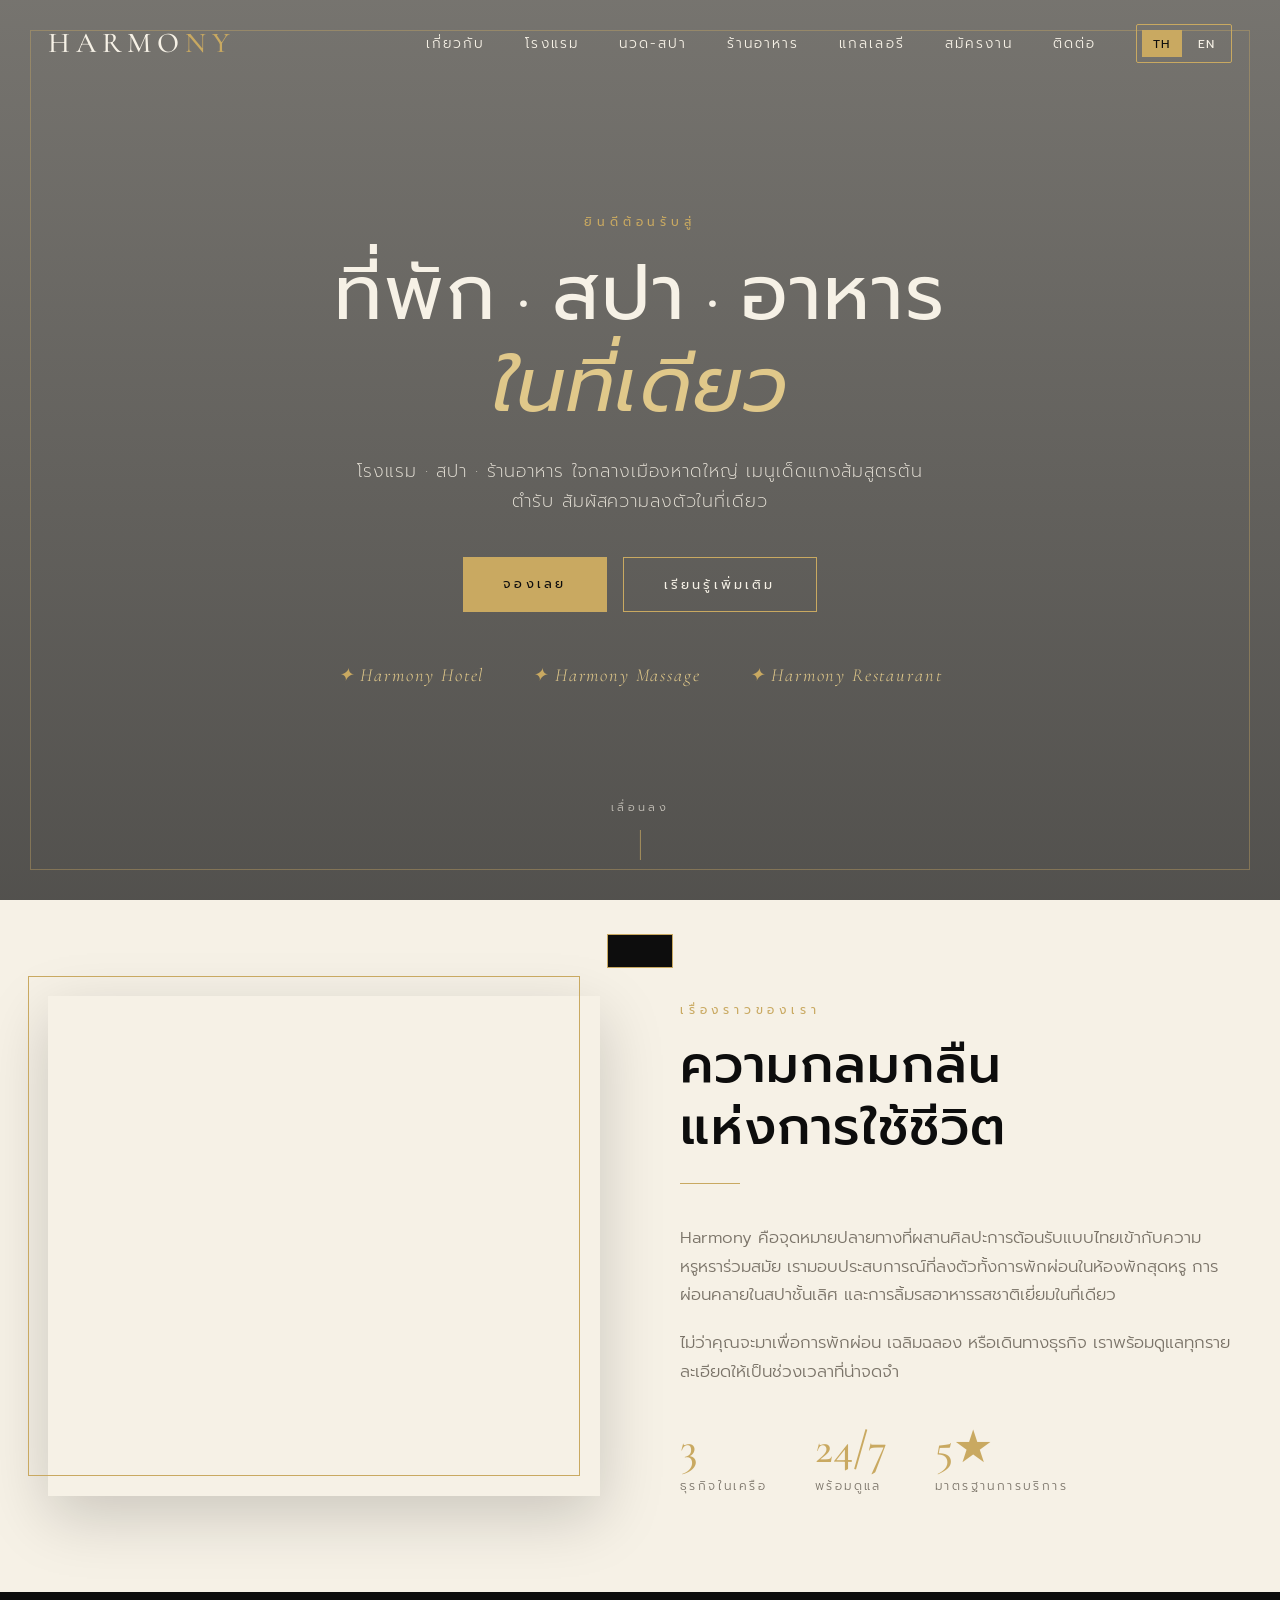
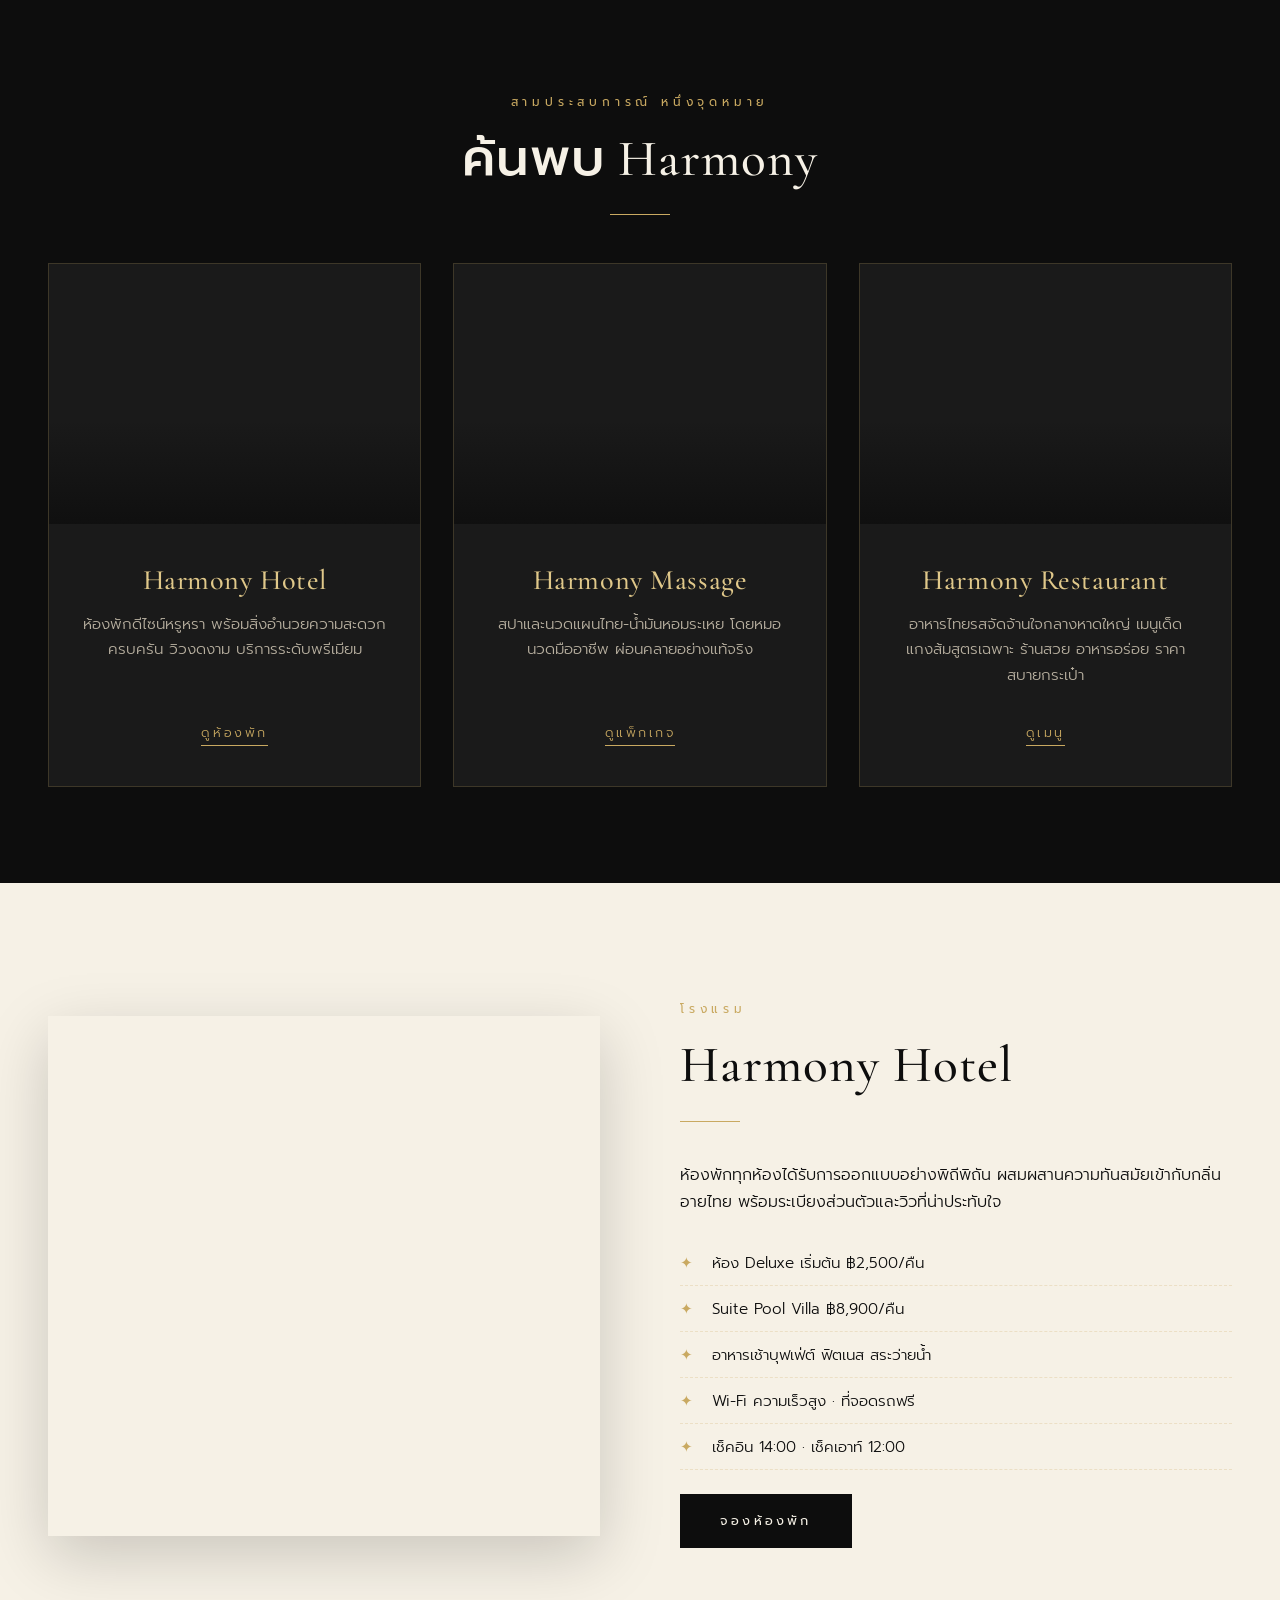
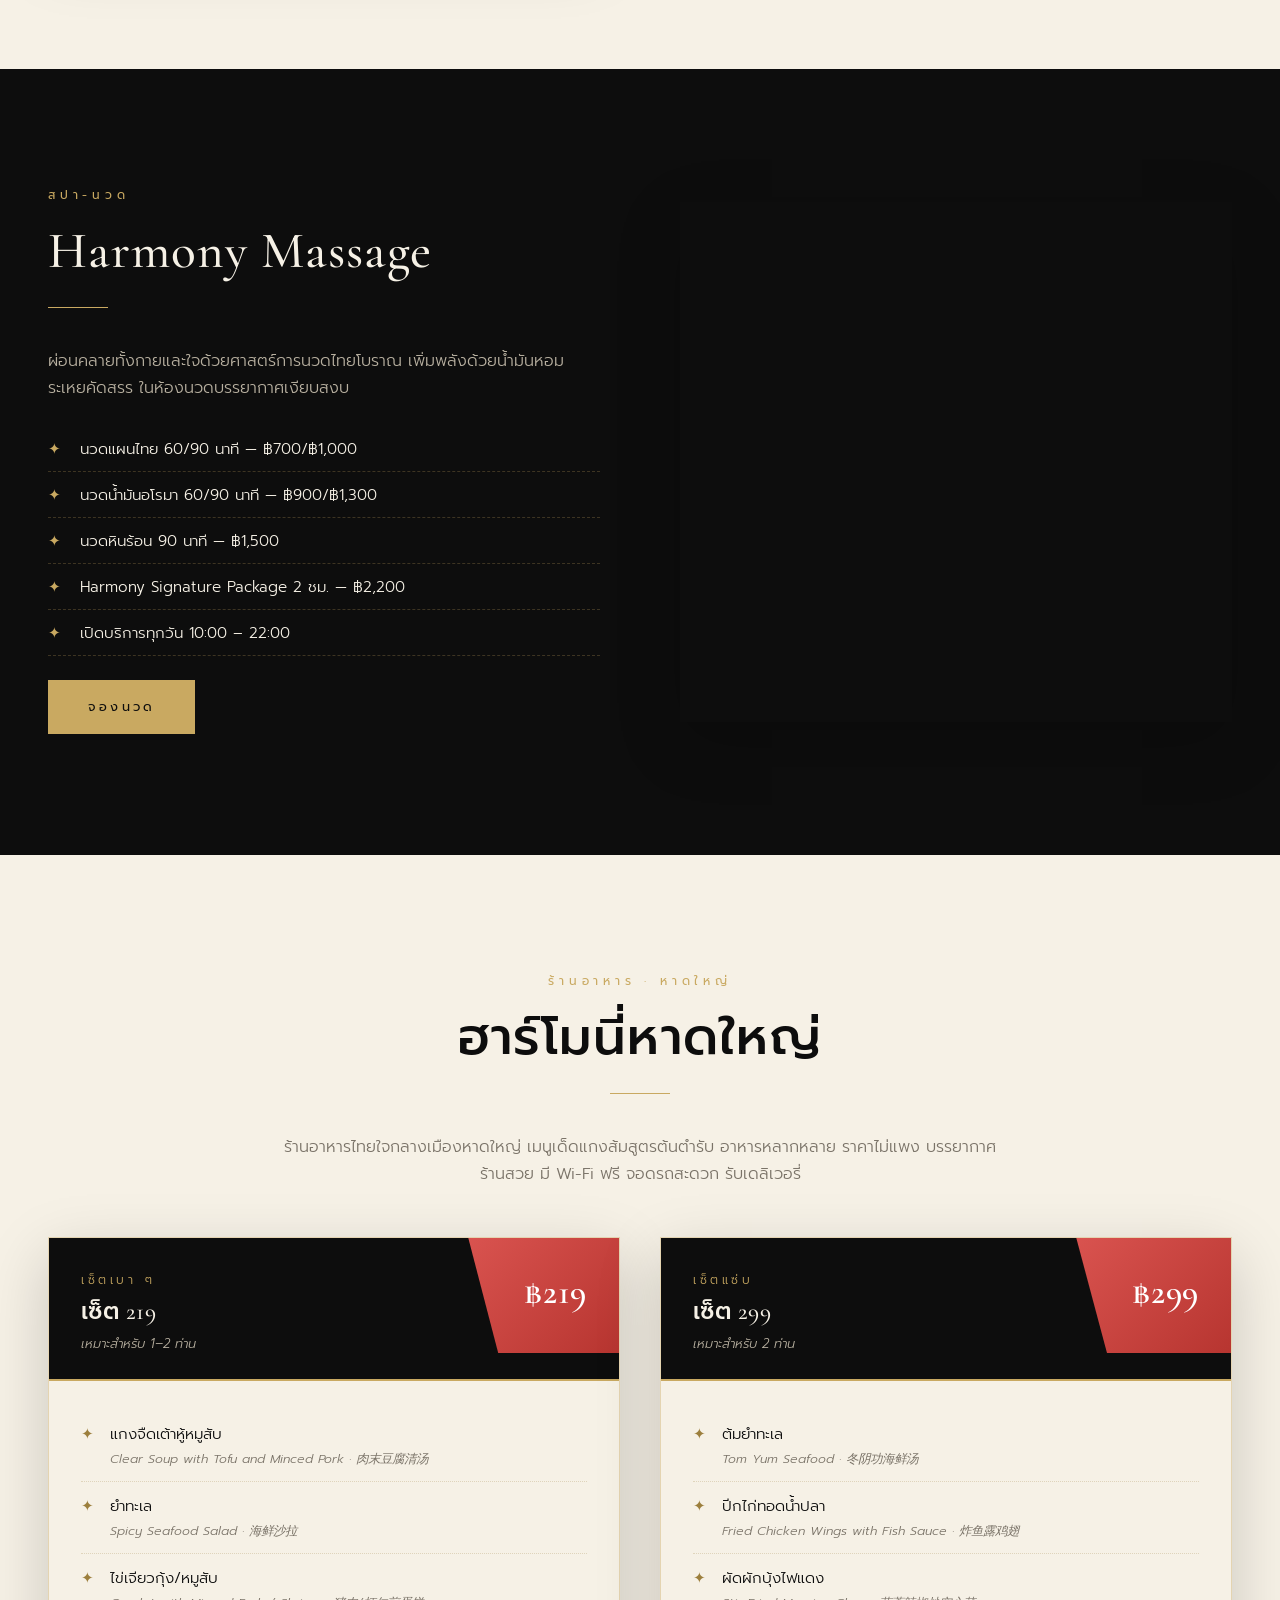
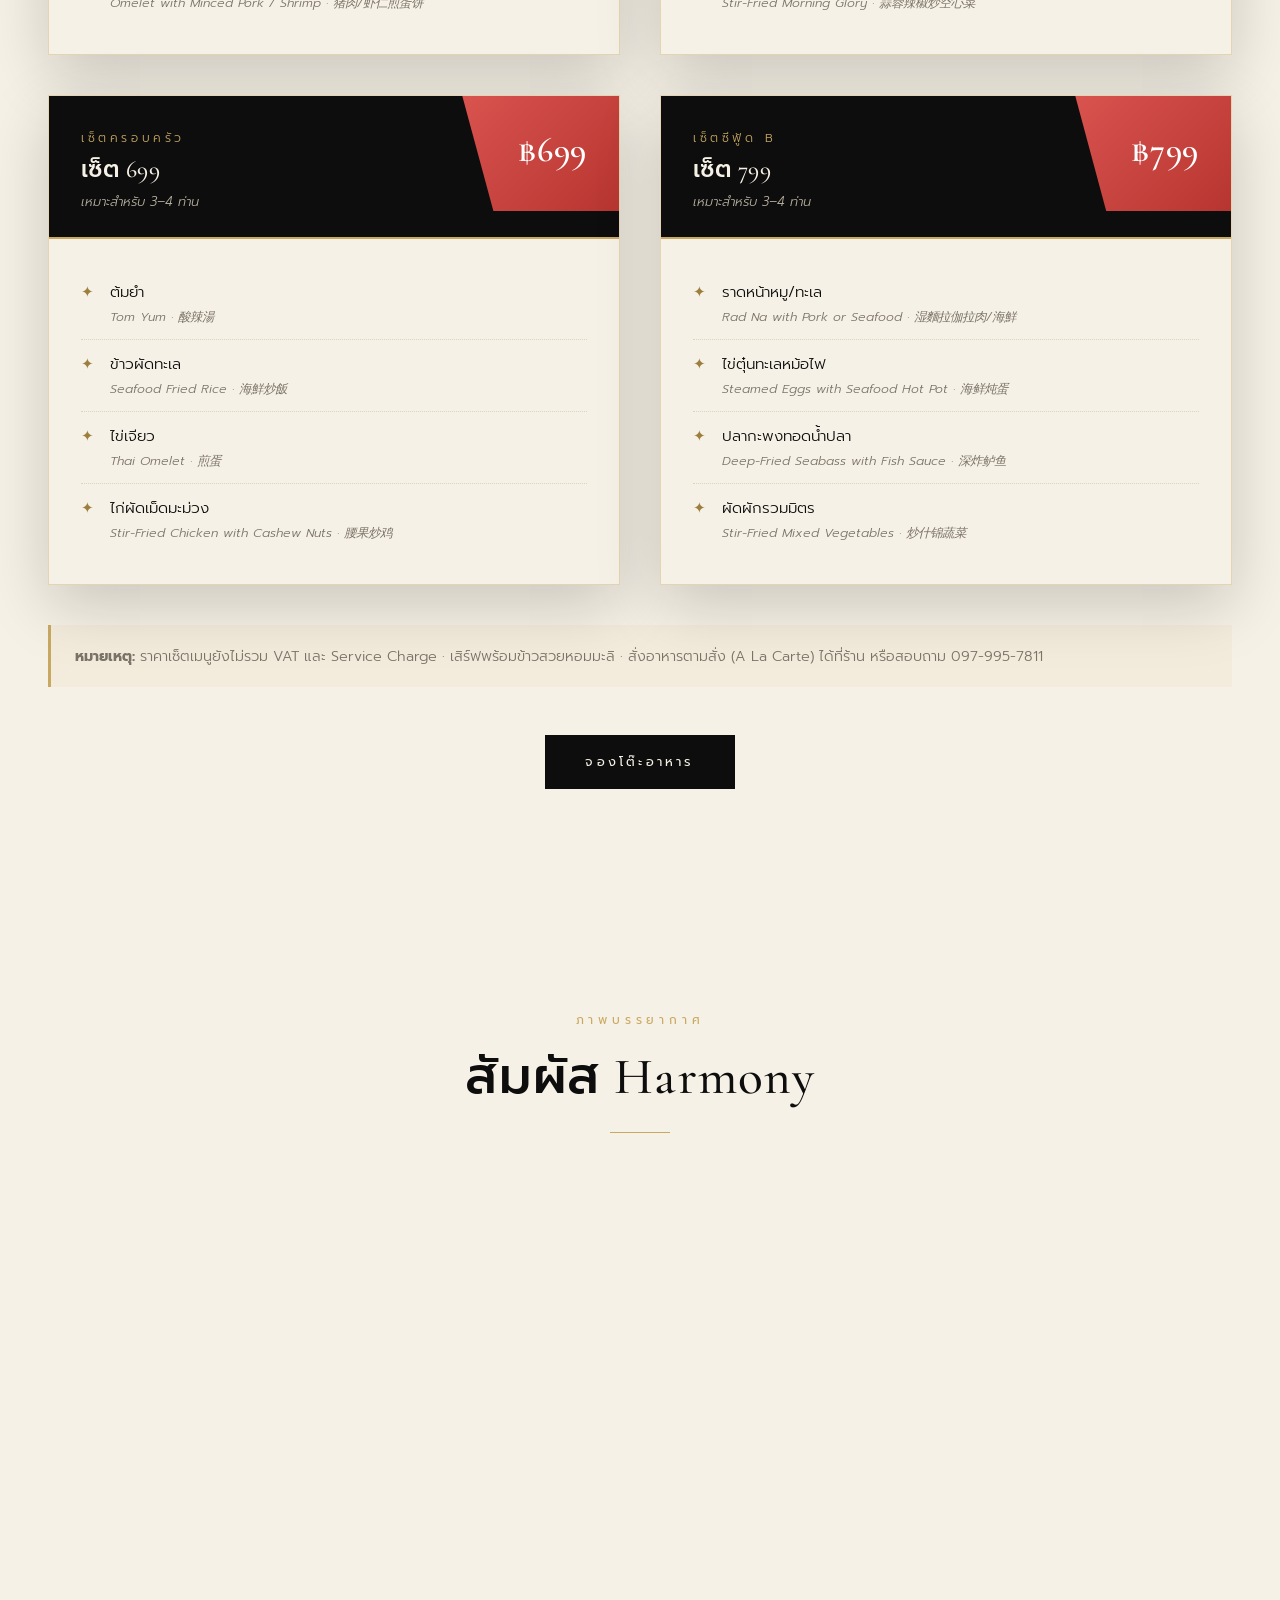
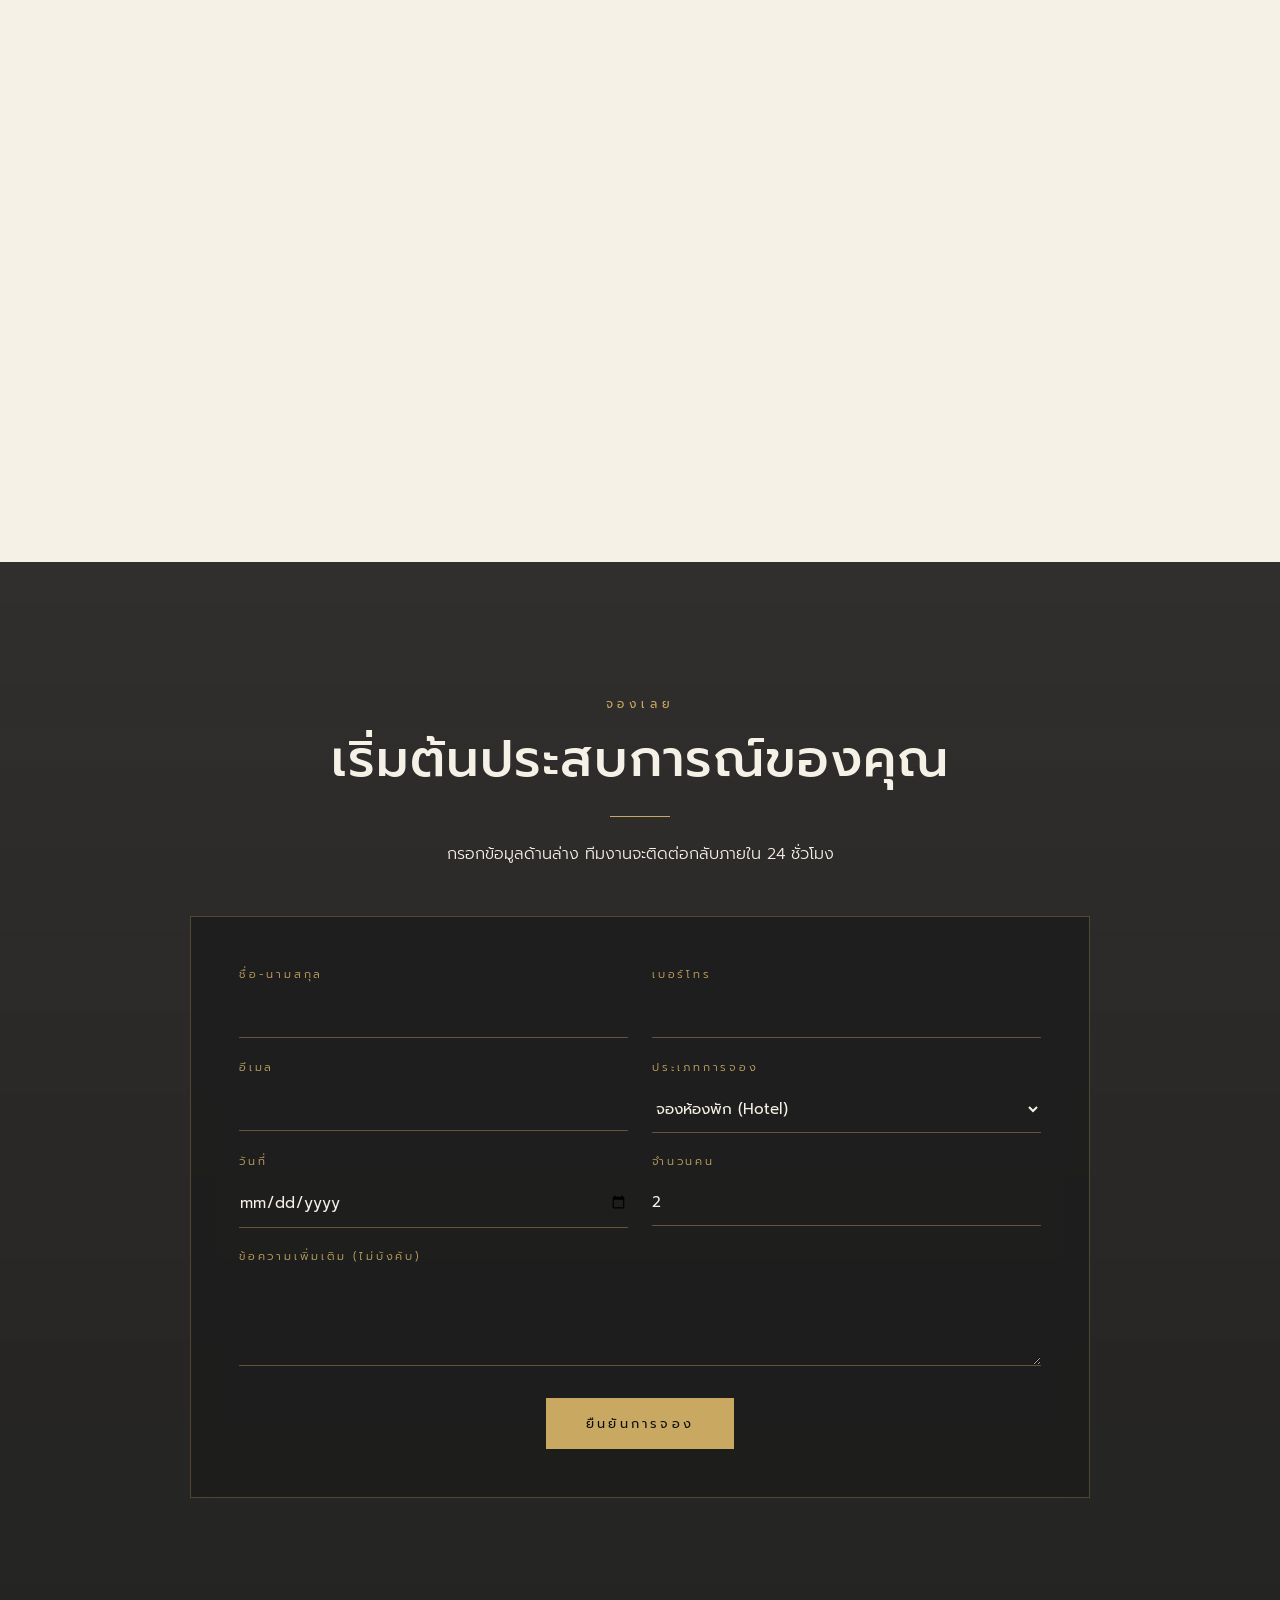
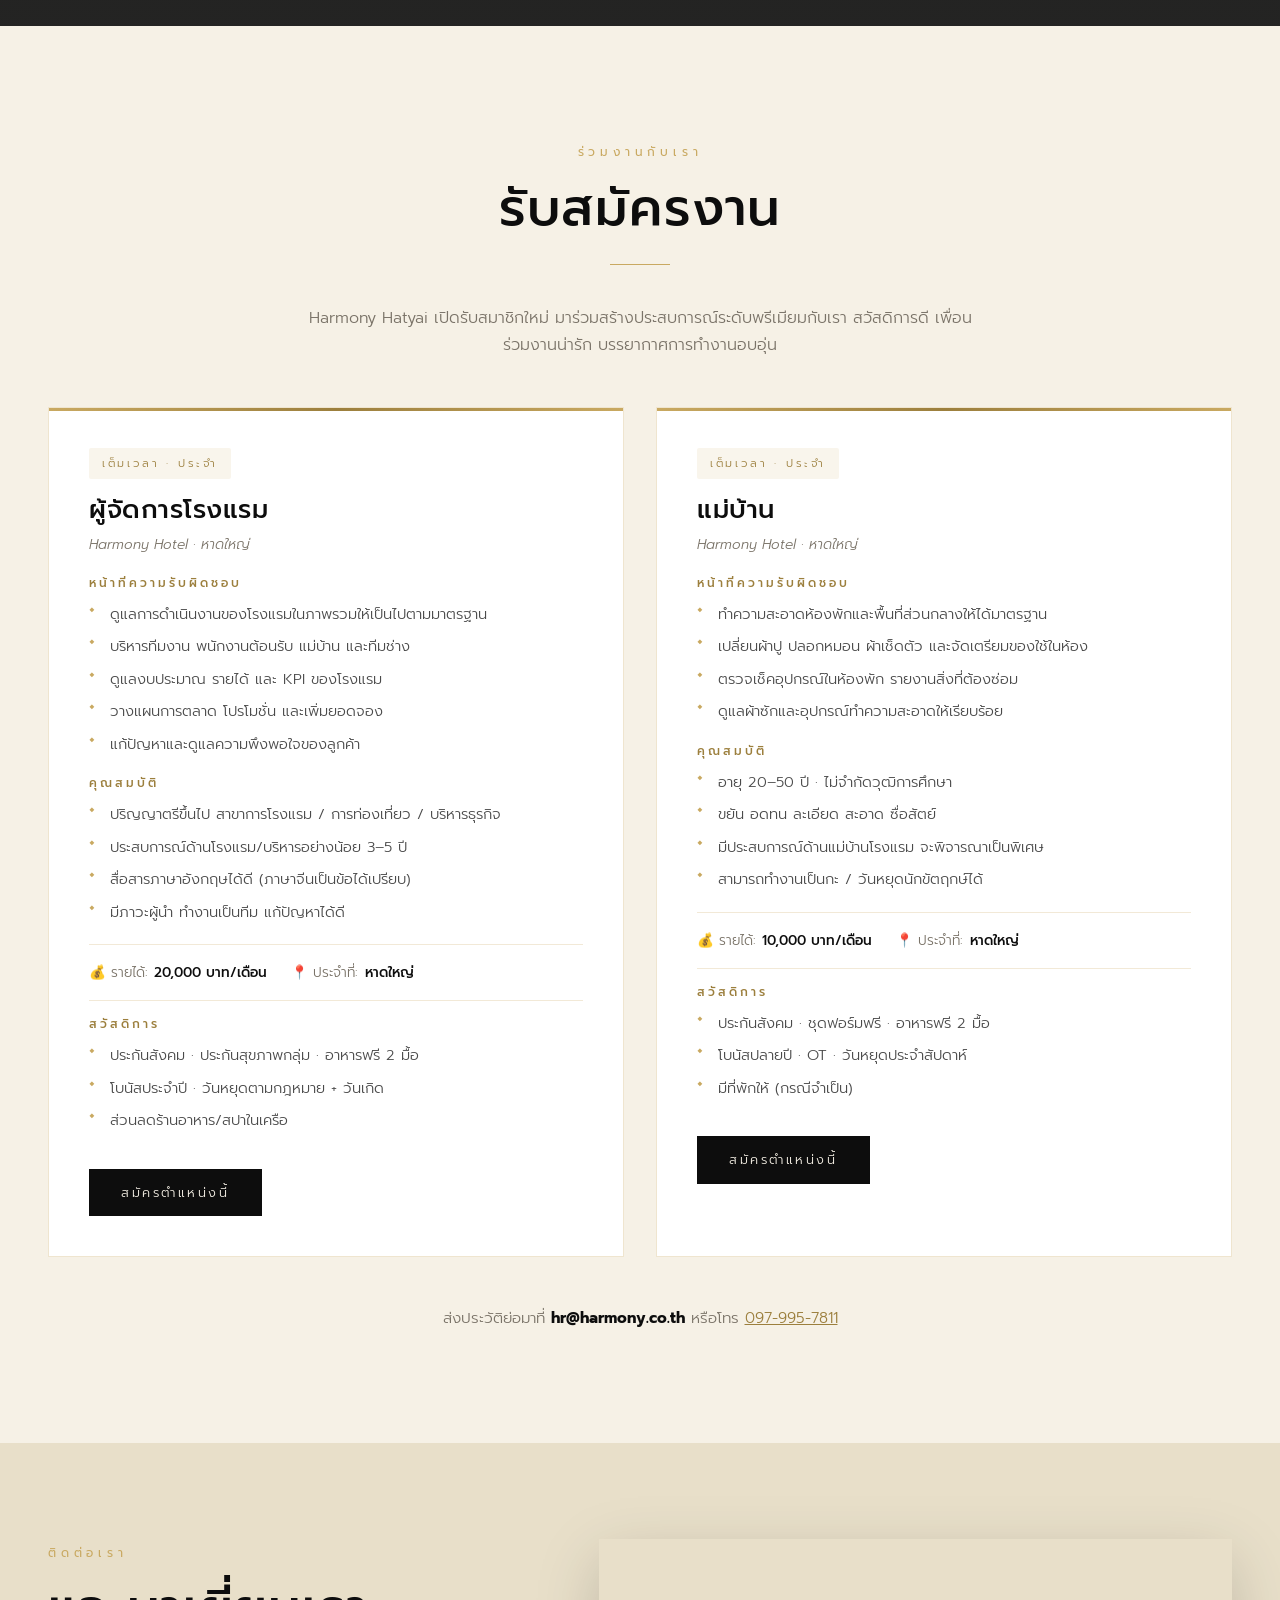
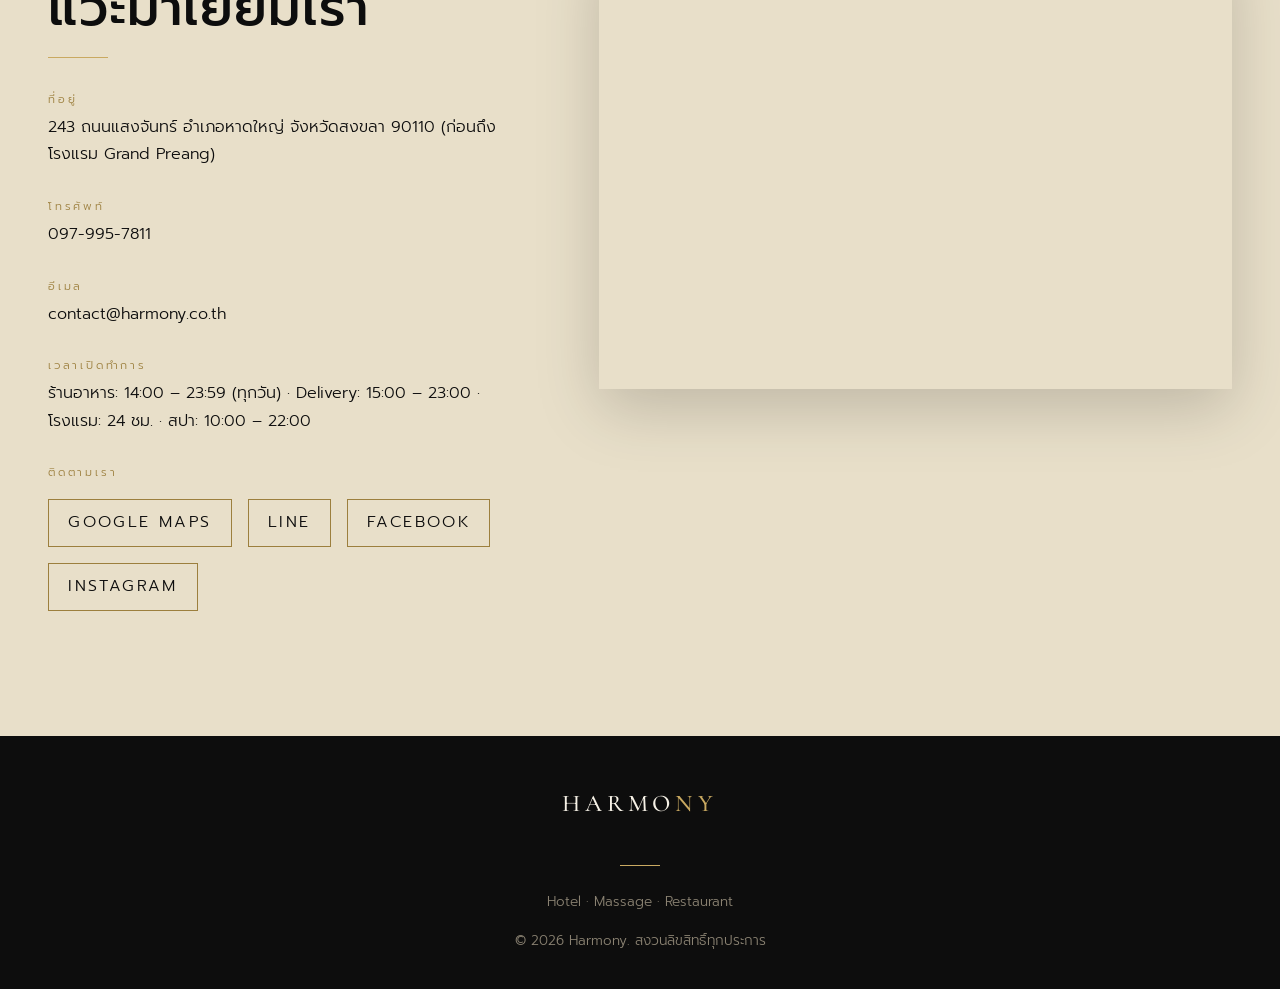
==== index.html @ 57c35dbd "initial" ====
<!DOCTYPE html>
<html lang="th">
<head>
<meta charset="UTF-8" />
<meta name="viewport" content="width=device-width, initial-scale=1.0" />
<title>Harmony Hatyai — Hotel · Massage · Restaurant | หาดใหญ่</title>
<meta name="description" content="ฮาร์โมนี่หาดใหญ่ — โรงแรม สปา ร้านอาหารไทย เมนูเด็ดแกงส้มสูตรต้นตำรับ ใจกลางเมืองหาดใหญ่ จ.สงขลา" />

<link rel="preconnect" href="https://fonts.googleapis.com">
<link rel="preconnect" href="https://fonts.gstatic.com" crossorigin>
<link href="https://fonts.googleapis.com/css2?family=Cormorant+Garamond:wght@300;400;500;600;700&family=Prompt:wght@200;300;400;500;600&display=swap" rel="stylesheet">

<style>
  :root{
    --gold:#c9a961;
    --gold-light:#e0c88a;
    --gold-dark:#9c7f3d;
    --ink:#0d0d0d;
    --ink-soft:#1a1a1a;
    --cream:#f6f1e6;
    --cream-dark:#e8dfc9;
    --muted:#7a7368;
    --white:#ffffff;
    --serif:'Cormorant Garamond', 'Prompt', serif;
    --sans:'Prompt', 'Inter', system-ui, sans-serif;
    --shadow: 0 20px 60px rgba(0,0,0,.18);
    --radius: 4px;
  }

  *{box-sizing:border-box;margin:0;padding:0}
  html{scroll-behavior:smooth}
  body{
    font-family:var(--sans);
    font-weight:300;
    color:var(--ink);
    background:var(--cream);
    line-height:1.7;
    overflow-x:hidden;
  }

  /* ==== Typography ==== */
  h1,h2,h3,h4{font-family:var(--serif);font-weight:500;letter-spacing:.02em;line-height:1.2}
  h1{font-size:clamp(2.5rem,6vw,5rem)}
  h2{font-size:clamp(2rem,4vw,3.5rem)}
  h3{font-size:clamp(1.4rem,2.2vw,1.9rem)}
  .eyebrow{
    font-family:var(--sans);
    font-size:.75rem;
    font-weight:400;
    letter-spacing:.4em;
    text-transform:uppercase;
    color:var(--gold);
    margin-bottom:1rem;
    display:inline-block;
  }
  .divider{
    width:60px;height:1px;background:var(--gold);margin:1.5rem auto;
  }
  section .divider{margin:1.5rem 0 2.5rem}
  .center .divider{margin:1.5rem auto 2.5rem}

  /* ==== Navigation ==== */
  .nav{
    position:fixed;top:0;left:0;right:0;z-index:100;
    padding:1.2rem 3rem;
    display:flex;align-items:center;justify-content:space-between;
    transition:all .4s ease;
    background:transparent;
  }
  .nav.scrolled{
    background:rgba(13,13,13,.95);
    backdrop-filter:blur(12px);
    padding:.8rem 3rem;
    box-shadow:0 2px 30px rgba(0,0,0,.3);
  }
  .logo{
    font-family:var(--serif);
    font-size:1.8rem;
    font-weight:500;
    color:var(--cream);
    letter-spacing:.2em;
    text-decoration:none;
  }
  .logo span{color:var(--gold)}
  .nav-menu{
    display:flex;gap:2.5rem;list-style:none;align-items:center;
  }
  .nav-menu a{
    color:var(--cream);
    text-decoration:none;
    font-size:.85rem;
    letter-spacing:.15em;
    text-transform:uppercase;
    font-weight:300;
    transition:color .3s;
    position:relative;
  }
  .nav-menu a::after{
    content:'';position:absolute;bottom:-6px;left:0;
    width:0;height:1px;background:var(--gold);transition:width .3s;
  }
  .nav-menu a:hover{color:var(--gold)}
  .nav-menu a:hover::after{width:100%}

  .lang-toggle{
    display:flex;gap:.3rem;align-items:center;
    border:1px solid var(--gold);
    padding:.3rem;border-radius:2px;
  }
  .lang-toggle button{
    background:none;border:none;color:var(--cream);
    padding:.3rem .7rem;font-size:.75rem;cursor:pointer;
    font-family:var(--sans);letter-spacing:.1em;
    transition:all .3s;
  }
  .lang-toggle button.active{background:var(--gold);color:var(--ink)}

  .hamburger{
    display:none;background:none;border:none;cursor:pointer;
    width:30px;height:22px;position:relative;
  }
  .hamburger span{
    display:block;position:absolute;left:0;width:100%;height:1px;
    background:var(--cream);transition:all .3s;
  }
  .hamburger span:nth-child(1){top:0}
  .hamburger span:nth-child(2){top:50%}
  .hamburger span:nth-child(3){bottom:0}

  /* ==== Hero ==== */
  .hero{
    position:relative;height:100vh;min-height:700px;
    background:
      linear-gradient(rgba(13,13,13,.55),rgba(13,13,13,.7)),
      url('https://lh3.googleusercontent.com/gps-cs-s/APNQkAEQGRH94NxPWc_laZaG1I14d8iNgCPodyDw8FM6N46tuAVWs47wWmsjtJL8EqA6DGshTO1jTv7ZsnOApcjj4r1quKlAI__S0gXKJxxJaLbGdbPu64daJFur34IcUpddH92s0CAPhg=w2000-h1200-k-no') center/cover;
    display:flex;align-items:center;justify-content:center;
    text-align:center;color:var(--cream);
    overflow:hidden;
  }
  .hero::before{
    content:'';position:absolute;inset:30px;
    border:1px solid rgba(201,169,97,.4);pointer-events:none;
  }
  .hero-content{max-width:900px;padding:0 2rem;z-index:2;animation:fadeUp 1.4s ease both}
  .hero h1{
    color:var(--cream);margin-bottom:1.5rem;
    font-weight:400;
  }
  .hero h1 em{font-style:italic;color:var(--gold-light)}
  .hero p{
    font-size:1.1rem;font-weight:200;
    letter-spacing:.05em;opacity:.9;max-width:600px;margin:0 auto 2.5rem;
  }
  .hero-badges{
    display:flex;gap:3rem;justify-content:center;flex-wrap:wrap;
    margin-top:3rem;
  }
  .hero-badge{
    font-family:var(--serif);font-style:italic;
    font-size:1.15rem;color:var(--gold-light);
    letter-spacing:.1em;
  }
  .hero-badge::before{content:'✦ ';color:var(--gold)}

  @keyframes fadeUp{
    from{opacity:0;transform:translateY(40px)}
    to{opacity:1;transform:translateY(0)}
  }

  .scroll-hint{
    position:absolute;bottom:2.5rem;left:50%;transform:translateX(-50%);
    color:var(--cream);font-size:.7rem;letter-spacing:.3em;text-transform:uppercase;
    opacity:.7;
  }
  .scroll-hint::after{
    content:'';display:block;width:1px;height:30px;background:var(--gold);
    margin:.8rem auto 0;animation:scrollPulse 2s infinite;
  }
  @keyframes scrollPulse{
    0%,100%{transform:scaleY(1);opacity:.7}
    50%{transform:scaleY(.5);opacity:1}
  }

  /* ==== Buttons ==== */
  .btn{
    display:inline-block;padding:1rem 2.5rem;
    font-family:var(--sans);font-size:.8rem;font-weight:400;
    letter-spacing:.25em;text-transform:uppercase;
    text-decoration:none;cursor:pointer;border:none;
    transition:all .4s;position:relative;overflow:hidden;
  }
  .btn-gold{background:var(--gold);color:var(--ink)}
  .btn-gold:hover{background:var(--gold-dark);color:var(--cream)}
  .btn-outline{
    background:transparent;color:var(--cream);
    border:1px solid var(--gold);
  }
  .btn-outline:hover{background:var(--gold);color:var(--ink)}
  .btn-dark{background:var(--ink);color:var(--cream)}
  .btn-dark:hover{background:var(--gold);color:var(--ink)}

  /* ==== Sections ==== */
  section{padding:6rem 3rem;position:relative}
  .container{max-width:1200px;margin:0 auto}
  .center{text-align:center}

  /* About */
  .about{background:var(--cream)}
  .about-grid{
    display:grid;grid-template-columns:1fr 1fr;gap:5rem;align-items:center;
  }
  .about-image{
    position:relative;height:500px;
    background:url('https://images.unsplash.com/photo-1540541338287-41700207dee6?auto=format&fit=crop&w=1000&q=80') center/cover;
    box-shadow:var(--shadow);
  }
  .about-image::before{
    content:'';position:absolute;top:-20px;left:-20px;right:20px;bottom:20px;
    border:1px solid var(--gold);z-index:-1;
  }
  .about-text h2{margin-bottom:1rem}
  .about-text p{color:var(--muted);margin-bottom:1.2rem;font-size:1.05rem}
  .about-stats{
    display:flex;gap:3rem;margin-top:2.5rem;
  }
  .stat-num{
    font-family:var(--serif);font-size:2.8rem;color:var(--gold);font-weight:500;
    line-height:1;
  }
  .stat-label{font-size:.75rem;letter-spacing:.2em;text-transform:uppercase;color:var(--muted);margin-top:.3rem}

  /* Services / 3 Businesses */
  .services{background:var(--ink);color:var(--cream)}
  .services h2{color:var(--cream)}
  .services-grid{
    display:grid;grid-template-columns:repeat(3,1fr);gap:2rem;margin-top:3rem;
  }
  .service-card{
    background:var(--ink-soft);
    border:1px solid rgba(201,169,97,.2);
    overflow:hidden;position:relative;
    transition:transform .5s, border-color .5s;
  }
  .service-card:hover{transform:translateY(-10px);border-color:var(--gold)}
  .service-img{
    height:260px;background-size:cover;background-position:center;
    position:relative;
  }
  .service-img::after{
    content:'';position:absolute;inset:0;
    background:linear-gradient(to bottom, transparent 60%, rgba(13,13,13,.8));
  }
  .service-body{padding:2.5rem 2rem}
  .service-body h3{color:var(--gold-light);margin-bottom:.8rem}
  .service-body p{color:#b8b0a0;font-size:.95rem;margin-bottom:1.5rem;min-height:84px}
  .service-link{
    color:var(--gold);text-decoration:none;font-size:.8rem;
    letter-spacing:.2em;text-transform:uppercase;
    border-bottom:1px solid var(--gold);padding-bottom:3px;
    transition:all .3s;
  }
  .service-link:hover{color:var(--gold-light);letter-spacing:.3em}

  /* Detail sections (Hotel, Massage, Restaurant) */
  .detail-section{padding:7rem 3rem}
  .detail-section.dark{background:var(--ink);color:var(--cream)}
  .detail-section.dark h2{color:var(--cream)}
  .detail-section.dark p{color:#b8b0a0}
  .detail-grid{
    display:grid;grid-template-columns:1fr 1fr;gap:5rem;align-items:center;
  }
  .detail-grid.reverse{direction:rtl}
  .detail-grid.reverse > *{direction:ltr}
  .detail-img{
    height:520px;background-size:cover;background-position:center;
    box-shadow:var(--shadow);position:relative;
  }
  .detail-text h2{margin-bottom:1rem}
  .features-list{list-style:none;margin:1.5rem 0}
  .features-list li{
    padding:.6rem 0;padding-left:2rem;position:relative;
    border-bottom:1px dashed rgba(201,169,97,.25);
    font-size:.95rem;
  }
  .features-list li::before{
    content:'✦';position:absolute;left:0;color:var(--gold);
  }

  /* Menu (Restaurant) */
  .menu-grid{
    display:grid;grid-template-columns:1fr 1fr;gap:3rem 4rem;margin-top:3rem;
  }
  .menu-category h3{
    color:var(--gold);margin-bottom:1.5rem;padding-bottom:.6rem;
    border-bottom:1px solid rgba(201,169,97,.3);font-style:italic;
  }
  .menu-item{
    display:flex;justify-content:space-between;gap:1rem;align-items:baseline;
    padding:.8rem 0;border-bottom:1px dotted rgba(201,169,97,.15);
  }
  .menu-item-name{font-weight:400;font-size:1rem}
  .menu-item-desc{font-size:.8rem;color:#9a9287;font-weight:300;margin-top:.2rem}
  .menu-item-price{
    color:var(--gold);font-family:var(--serif);font-size:1.2rem;
    font-weight:500;white-space:nowrap;
  }
  .menu-item-main{flex:1}

  /* Set Menu Cards */
  .sets-wrap{
    display:grid;grid-template-columns:1fr 1fr;gap:2.5rem;margin-top:3rem;
  }
  .set-card{
    background:var(--cream);
    border:1px solid rgba(201,169,97,.4);
    padding:0;overflow:hidden;
    display:flex;flex-direction:column;
    box-shadow:var(--shadow);
    position:relative;
    transition:transform .4s, box-shadow .4s;
  }
  .set-card:hover{transform:translateY(-6px);box-shadow:0 30px 80px rgba(0,0,0,.25)}
  .set-badge{
    position:absolute;top:0;right:0;
    background:linear-gradient(135deg,#d9534f,#b73530);color:#fff;
    padding:1.5rem 2rem 2rem;
    font-family:var(--serif);font-size:2.2rem;font-weight:600;
    clip-path:polygon(0 0, 100% 0, 100% 100%, 20% 100%);
    padding-left:3.5rem;letter-spacing:.02em;
  }
  .set-header{
    background:var(--ink);color:var(--cream);
    padding:2rem 2rem 1.5rem;
    border-bottom:2px solid var(--gold);
  }
  .set-header .set-label{
    font-size:.75rem;letter-spacing:.3em;text-transform:uppercase;
    color:var(--gold);margin-bottom:.5rem;display:block;
  }
  .set-header h3{color:var(--cream);font-style:normal;border:none;padding:0;margin:0;font-size:1.5rem}
  .set-header .set-serves{
    font-size:.8rem;color:#b8b0a0;margin-top:.4rem;font-style:italic;
  }
  .set-items{padding:1.8rem 2rem;flex:1}
  .set-items li{
    list-style:none;padding:.7rem 0;padding-left:1.8rem;position:relative;
    border-bottom:1px dotted rgba(156,127,61,.25);
    font-size:.95rem;color:var(--ink);
  }
  .set-items li:last-child{border-bottom:none}
  .set-items li::before{
    content:'✦';position:absolute;left:0;color:var(--gold-dark);
  }
  .set-items .item-en{
    display:block;font-size:.78rem;color:var(--muted);
    font-style:italic;margin-top:.1rem;
  }

  .menu-notes{
    margin-top:2.5rem;padding:1.2rem 1.5rem;
    background:rgba(201,169,97,.08);
    border-left:3px solid var(--gold);
    text-align:left;font-size:.9rem;color:var(--muted);
  }

  /* Careers / Jobs */
  .careers{background:var(--cream);padding:7rem 3rem}
  .careers-grid{
    display:grid;grid-template-columns:1fr 1fr;gap:2rem;margin-top:3rem;
  }
  .job-card{
    background:#fff;
    border:1px solid rgba(201,169,97,.3);
    padding:2.5rem;text-align:left;
    position:relative;overflow:hidden;
    transition:transform .4s, box-shadow .4s;
  }
  .job-card::before{
    content:'';position:absolute;top:0;left:0;right:0;height:3px;
    background:linear-gradient(90deg,var(--gold),var(--gold-dark),var(--gold));
  }
  .job-card:hover{
    transform:translateY(-8px);
    box-shadow:0 30px 70px rgba(0,0,0,.15);
  }
  .job-tag{
    display:inline-block;
    font-size:.7rem;letter-spacing:.25em;text-transform:uppercase;
    color:var(--gold-dark);background:rgba(201,169,97,.12);
    padding:.35rem .8rem;border-radius:2px;margin-bottom:1rem;
  }
  .job-card h3{color:var(--ink);margin-bottom:.5rem;font-size:1.6rem}
  .job-dept{
    font-size:.85rem;color:var(--muted);font-style:italic;margin-bottom:1.2rem;
  }
  .job-section{margin-bottom:1rem}
  .job-section h4{
    font-family:var(--sans);font-size:.75rem;letter-spacing:.25em;
    text-transform:uppercase;color:var(--gold-dark);
    font-weight:500;margin-bottom:.5rem;
  }
  .job-list{list-style:none;margin:0;padding:0}
  .job-list li{
    padding:.3rem 0;padding-left:1.3rem;position:relative;
    font-size:.92rem;color:#4a4a4a;line-height:1.55;
  }
  .job-list li::before{
    content:'◆';position:absolute;left:0;top:.3rem;font-size:.6rem;color:var(--gold);
  }
  .job-meta{
    display:flex;gap:1.5rem;padding:1rem 0;margin:1rem 0;
    border-top:1px solid rgba(201,169,97,.25);
    border-bottom:1px solid rgba(201,169,97,.25);
    font-size:.85rem;color:var(--muted);flex-wrap:wrap;
  }
  .job-meta span{display:inline-flex;align-items:center;gap:.4rem}
  .job-meta strong{color:var(--ink);font-weight:500}
  .job-apply{
    display:inline-block;margin-top:1rem;
    padding:.8rem 2rem;background:var(--ink);color:var(--cream);
    text-decoration:none;font-size:.8rem;letter-spacing:.2em;
    text-transform:uppercase;transition:all .3s;
  }
  .job-apply:hover{background:var(--gold);color:var(--ink)}

  /* Gallery */
  .gallery{background:var(--cream)}
  .gallery-grid{
    display:grid;grid-template-columns:repeat(4,1fr);gap:.8rem;margin-top:3rem;
  }
  .gallery-item{
    position:relative;overflow:hidden;aspect-ratio:1;cursor:pointer;
    background-size:cover;background-position:center;
    transition:all .5s;
  }
  .gallery-item:nth-child(1){grid-column:span 2;grid-row:span 2}
  .gallery-item::after{
    content:'';position:absolute;inset:0;
    background:linear-gradient(135deg,rgba(13,13,13,.3),rgba(201,169,97,.2));
    opacity:0;transition:opacity .4s;
  }
  .gallery-item:hover{transform:scale(1.02)}
  .gallery-item:hover::after{opacity:1}

  /* Lightbox */
  .lightbox{
    display:none;position:fixed;inset:0;z-index:200;
    background:rgba(13,13,13,.95);
    align-items:center;justify-content:center;padding:2rem;
    cursor:pointer;
  }
  .lightbox.active{display:flex}
  .lightbox img{max-width:90%;max-height:90vh;box-shadow:var(--shadow)}
  .lightbox-close{
    position:absolute;top:2rem;right:2rem;color:var(--gold);
    font-size:2rem;background:none;border:none;cursor:pointer;
    font-family:var(--serif);
  }

  /* Booking Form */
  .booking{
    background:
      linear-gradient(rgba(13,13,13,.85),rgba(13,13,13,.9)),
      url('https://images.unsplash.com/photo-1519741497674-611481863552?auto=format&fit=crop&w=2000&q=80') center/cover fixed;
    color:var(--cream);padding:8rem 3rem;
  }
  .booking h2{color:var(--cream)}
  .booking-wrap{max-width:900px;margin:0 auto}
  .booking-form{
    background:rgba(26,26,26,.7);
    border:1px solid rgba(201,169,97,.3);
    padding:3rem;margin-top:3rem;
    backdrop-filter:blur(10px);
  }
  .form-row{
    display:grid;grid-template-columns:1fr 1fr;gap:1.5rem;margin-bottom:1.2rem;
  }
  .form-field{display:flex;flex-direction:column}
  .form-field label{
    font-size:.7rem;letter-spacing:.25em;text-transform:uppercase;
    color:var(--gold);margin-bottom:.5rem;
  }
  .form-field input,
  .form-field select,
  .form-field textarea{
    background:transparent;border:none;border-bottom:1px solid rgba(201,169,97,.4);
    color:var(--cream);padding:.7rem 0;font-family:var(--sans);font-size:.95rem;
    transition:border-color .3s;
  }
  .form-field input:focus,
  .form-field select:focus,
  .form-field textarea:focus{outline:none;border-bottom-color:var(--gold)}
  .form-field select{cursor:pointer}
  .form-field select option{background:var(--ink);color:var(--cream)}
  .form-field.full{grid-column:1/-1}
  .form-submit{text-align:center;margin-top:2rem}

  /* Contact */
  .contact{background:var(--cream-dark);padding:6rem 3rem}
  .contact-grid{
    display:grid;grid-template-columns:1fr 1.3fr;gap:4rem;
  }
  .contact-info h3{margin-bottom:.5rem;color:var(--ink)}
  .contact-item{margin-bottom:1.8rem}
  .contact-item-label{
    font-size:.7rem;letter-spacing:.25em;text-transform:uppercase;
    color:var(--gold-dark);margin-bottom:.3rem;
  }
  .contact-item p,.contact-item a{color:var(--ink);text-decoration:none;font-size:1rem}
  .contact-item a:hover{color:var(--gold-dark)}
  .social-row{display:flex;gap:1rem;margin-top:1rem;flex-wrap:wrap}
  .social-btn{
    display:inline-flex;align-items:center;gap:.5rem;
    padding:.6rem 1.2rem;border:1px solid var(--gold-dark);
    color:var(--ink);text-decoration:none;font-size:.8rem;
    letter-spacing:.15em;text-transform:uppercase;
    transition:all .3s;
  }
  .social-btn:hover{background:var(--gold);border-color:var(--gold)}
  .map-frame{
    width:100%;height:450px;border:none;
    box-shadow:var(--shadow);filter:sepia(.15) contrast(1.05);
  }

  /* Footer */
  footer{
    background:var(--ink);color:#8a8272;text-align:center;
    padding:3rem 2rem 2rem;font-size:.85rem;
  }
  footer .logo{display:inline-block;margin-bottom:1rem;font-size:1.5rem}
  footer p{margin:.3rem 0}
  .footer-line{
    width:40px;height:1px;background:var(--gold);margin:1.5rem auto;
  }

  /* Toast */
  .toast{
    position:fixed;bottom:2rem;left:50%;transform:translateX(-50%) translateY(100px);
    background:var(--ink);color:var(--gold);padding:1rem 2rem;
    border:1px solid var(--gold);z-index:300;
    font-size:.85rem;letter-spacing:.15em;text-transform:uppercase;
    transition:transform .4s;
  }
  .toast.show{transform:translateX(-50%) translateY(0)}

  /* Reveal on scroll */
  .reveal{opacity:0;transform:translateY(30px);transition:all 1s ease}
  .reveal.visible{opacity:1;transform:translateY(0)}

  /* ==== Responsive ==== */
  @media (max-width: 900px){
    .nav{padding:1rem 1.5rem}
    .nav.scrolled{padding:.7rem 1.5rem}
    .nav-menu{
      position:fixed;top:0;right:-100%;width:70%;height:100vh;
      background:var(--ink);flex-direction:column;padding:5rem 2rem;
      transition:right .4s;gap:1.5rem;
    }
    .nav-menu.open{right:0}
    .hamburger{display:block;z-index:110}
    section{padding:4rem 1.5rem}
    .about-grid,.detail-grid,.contact-grid{grid-template-columns:1fr;gap:2.5rem}
    .about-image,.detail-img{height:380px}
    .detail-grid.reverse{direction:ltr}
    .services-grid{grid-template-columns:1fr}
    .menu-grid{grid-template-columns:1fr;gap:2rem}
    .sets-wrap{grid-template-columns:1fr;gap:1.5rem}
    .set-badge{font-size:1.6rem;padding:1rem 1.5rem 1.5rem 2.5rem}
    .careers{padding:4rem 1.5rem}
    .careers-grid{grid-template-columns:1fr;gap:1.5rem}
    .job-card{padding:1.8rem}
    .job-meta{gap:.8rem;flex-direction:column}
    .gallery-grid{grid-template-columns:repeat(2,1fr)}
    .gallery-item:nth-child(1){grid-column:span 2;grid-row:span 1}
    .form-row{grid-template-columns:1fr}
    .about-stats{gap:1.5rem;flex-wrap:wrap}
    .booking{padding:5rem 1.5rem}
    .booking-form{padding:2rem 1.5rem}
    .hero-badges{gap:1.5rem}
  }
</style>
</head>
<body>

<!-- ===== NAVIGATION ===== -->
<nav class="nav" id="nav">
  <a href="#" class="logo">HARMO<span>NY</span></a>
  <ul class="nav-menu" id="navMenu">
    <li><a href="#about" data-th="เกี่ยวกับ" data-en="About">เกี่ยวกับ</a></li>
    <li><a href="#hotel" data-th="โรงแรม" data-en="Hotel">โรงแรม</a></li>
    <li><a href="#massage" data-th="นวด-สปา" data-en="Spa">นวด-สปา</a></li>
    <li><a href="#restaurant" data-th="ร้านอาหาร" data-en="Dining">ร้านอาหาร</a></li>
    <li><a href="#gallery" data-th="แกลเลอรี" data-en="Gallery">แกลเลอรี</a></li>
    <li><a href="#careers" data-th="สมัครงาน" data-en="Careers">สมัครงาน</a></li>
    <li><a href="#contact" data-th="ติดต่อ" data-en="Contact">ติดต่อ</a></li>
    <li>
      <div class="lang-toggle">
        <button onclick="setLang('th')" id="btnTh" class="active">TH</button>
        <button onclick="setLang('en')" id="btnEn">EN</button>
      </div>
    </li>
  </ul>
  <button class="hamburger" id="hamburger" aria-label="Menu">
    <span></span><span></span><span></span>
  </button>
</nav>

<!-- ===== HERO ===== -->
<section class="hero" id="home">
  <div class="hero-content">
    <span class="eyebrow" data-th="ยินดีต้อนรับสู่" data-en="Welcome to">ยินดีต้อนรับสู่</span>
    <h1 data-th="ที่พัก · สปา · อาหาร<br><em>ในที่เดียว</em>"
        data-en="Stay · Spa · Savour<br><em>In One Place</em>">
      ที่พัก · สปา · อาหาร<br><em>ในที่เดียว</em>
    </h1>
    <p data-th="โรงแรม · สปา · ร้านอาหาร ใจกลางเมืองหาดใหญ่ เมนูเด็ดแกงส้มสูตรต้นตำรับ สัมผัสความลงตัวในที่เดียว"
       data-en="Hotel · Spa · Restaurant in the heart of Hat Yai. Famous for our signature Gaeng Som — experience harmony all in one place.">
      โรงแรม · สปา · ร้านอาหาร ใจกลางเมืองหาดใหญ่ เมนูเด็ดแกงส้มสูตรต้นตำรับ สัมผัสความลงตัวในที่เดียว
    </p>
    <div style="display:flex;gap:1rem;justify-content:center;flex-wrap:wrap">
      <a href="#booking" class="btn btn-gold" data-th="จองเลย" data-en="Reserve Now">จองเลย</a>
      <a href="#about" class="btn btn-outline" data-th="เรียนรู้เพิ่มเติม" data-en="Discover More">เรียนรู้เพิ่มเติม</a>
    </div>
    <div class="hero-badges">
      <div class="hero-badge" data-th="Harmony Hotel" data-en="Harmony Hotel">Harmony Hotel</div>
      <div class="hero-badge" data-th="Harmony Massage" data-en="Harmony Massage">Harmony Massage</div>
      <div class="hero-badge" data-th="Harmony Restaurant" data-en="Harmony Restaurant">Harmony Restaurant</div>
    </div>
  </div>
  <div class="scroll-hint" data-th="เลื่อนลง" data-en="Scroll">เลื่อนลง</div>
</section>

<!-- ===== ABOUT ===== -->
<section class="about" id="about">
  <div class="container">
    <div class="about-grid">
      <div class="about-image reveal"></div>
      <div class="about-text reveal">
        <span class="eyebrow" data-th="เรื่องราวของเรา" data-en="Our Story">เรื่องราวของเรา</span>
        <h2 data-th="ความกลมกลืน<br>แห่งการใช้ชีวิต"
            data-en="A Harmony<br>of Living">ความกลมกลืน<br>แห่งการใช้ชีวิต</h2>
        <div class="divider"></div>
        <p data-th="Harmony คือจุดหมายปลายทางที่ผสานศิลปะการต้อนรับแบบไทยเข้ากับความหรูหราร่วมสมัย เรามอบประสบการณ์ที่ลงตัวทั้งการพักผ่อนในห้องพักสุดหรู การผ่อนคลายในสปาชั้นเลิศ และการลิ้มรสอาหารรสชาติเยี่ยมในที่เดียว"
           data-en="Harmony is a destination where Thai hospitality meets contemporary luxury. We offer a seamless experience of refined stays, rejuvenating spa treatments, and exquisite dining — all under one roof.">
          Harmony คือจุดหมายปลายทางที่ผสานศิลปะการต้อนรับแบบไทยเข้ากับความหรูหราร่วมสมัย เรามอบประสบการณ์ที่ลงตัวทั้งการพักผ่อนในห้องพักสุดหรู การผ่อนคลายในสปาชั้นเลิศ และการลิ้มรสอาหารรสชาติเยี่ยมในที่เดียว
        </p>
        <p data-th="ไม่ว่าคุณจะมาเพื่อการพักผ่อน เฉลิมฉลอง หรือเดินทางธุรกิจ เราพร้อมดูแลทุกรายละเอียดให้เป็นช่วงเวลาที่น่าจดจำ"
           data-en="Whether you come to unwind, celebrate, or travel for business, every detail is crafted to make your time with us truly memorable.">
          ไม่ว่าคุณจะมาเพื่อการพักผ่อน เฉลิมฉลอง หรือเดินทางธุรกิจ เราพร้อมดูแลทุกรายละเอียดให้เป็นช่วงเวลาที่น่าจดจำ
        </p>
        <div class="about-stats">
          <div>
            <div class="stat-num">3</div>
            <div class="stat-label" data-th="ธุรกิจในเครือ" data-en="Experiences">ธุรกิจในเครือ</div>
          </div>
          <div>
            <div class="stat-num">24/7</div>
            <div class="stat-label" data-th="พร้อมดูแล" data-en="At Your Service">พร้อมดูแล</div>
          </div>
          <div>
            <div class="stat-num">5★</div>
            <div class="stat-label" data-th="มาตรฐานการบริการ" data-en="Service Standard">มาตรฐานการบริการ</div>
          </div>
        </div>
      </div>
    </div>
  </div>
</section>

<!-- ===== SERVICES / 3 BUSINESSES ===== -->
<section class="services center" id="services">
  <div class="container">
    <span class="eyebrow" data-th="สามประสบการณ์ หนึ่งจุดหมาย" data-en="Three Experiences, One Destination">สามประสบการณ์ หนึ่งจุดหมาย</span>
    <h2 data-th="ค้นพบ Harmony" data-en="Discover Harmony">ค้นพบ Harmony</h2>
    <div class="divider"></div>
    <div class="services-grid">
      <div class="service-card reveal">
        <div class="service-img" style="background-image:url('https://images.unsplash.com/photo-1611892440504-42a792e24d32?auto=format&fit=crop&w=900&q=80')"></div>
        <div class="service-body">
          <h3>Harmony Hotel</h3>
          <p data-th="ห้องพักดีไซน์หรูหรา พร้อมสิ่งอำนวยความสะดวกครบครัน วิวงดงาม บริการระดับพรีเมียม"
             data-en="Luxuriously designed rooms with premium amenities, breathtaking views, and world-class service.">
            ห้องพักดีไซน์หรูหรา พร้อมสิ่งอำนวยความสะดวกครบครัน วิวงดงาม บริการระดับพรีเมียม
          </p>
          <a href="#hotel" class="service-link" data-th="ดูห้องพัก" data-en="View Rooms">ดูห้องพัก</a>
        </div>
      </div>
      <div class="service-card reveal">
        <div class="service-img" style="background-image:url('https://images.unsplash.com/photo-1544161515-4ab6ce6db874?auto=format&fit=crop&w=900&q=80')"></div>
        <div class="service-body">
          <h3>Harmony Massage</h3>
          <p data-th="สปาและนวดแผนไทย-น้ำมันหอมระเหย โดยหมอนวดมืออาชีพ ผ่อนคลายอย่างแท้จริง"
             data-en="Authentic Thai and aromatherapy massage by certified therapists — true relaxation awaits.">
            สปาและนวดแผนไทย-น้ำมันหอมระเหย โดยหมอนวดมืออาชีพ ผ่อนคลายอย่างแท้จริง
          </p>
          <a href="#massage" class="service-link" data-th="ดูแพ็กเกจ" data-en="View Treatments">ดูแพ็กเกจ</a>
        </div>
      </div>
      <div class="service-card reveal">
        <div class="service-img" style="background-image:url('https://lh3.googleusercontent.com/gps-cs-s/APNQkAEQGRH94NxPWc_laZaG1I14d8iNgCPodyDw8FM6N46tuAVWs47wWmsjtJL8EqA6DGshTO1jTv7ZsnOApcjj4r1quKlAI__S0gXKJxxJaLbGdbPu64daJFur34IcUpddH92s0CAPhg=w900-h600-k-no')"></div>
        <div class="service-body">
          <h3>Harmony Restaurant</h3>
          <p data-th="อาหารไทยรสจัดจ้านใจกลางหาดใหญ่ เมนูเด็ดแกงส้มสูตรเฉพาะ ร้านสวย อาหารอร่อย ราคาสบายกระเป๋า"
             data-en="Authentic Thai flavors in the heart of Hat Yai. Famous for our signature Gaeng Som — beautiful space, delicious food, friendly prices.">
            อาหารไทยรสจัดจ้านใจกลางหาดใหญ่ เมนูเด็ดแกงส้มสูตรเฉพาะ ร้านสวย อาหารอร่อย ราคาสบายกระเป๋า
          </p>
          <a href="#restaurant" class="service-link" data-th="ดูเมนู" data-en="View Menu">ดูเมนู</a>
        </div>
      </div>
    </div>
  </div>
</section>

<!-- ===== HOTEL ===== -->
<section class="detail-section" id="hotel">
  <div class="container">
    <div class="detail-grid">
      <div class="detail-img reveal" style="background-image:url('https://images.unsplash.com/photo-1590490360182-c33d57733427?auto=format&fit=crop&w=1200&q=80')"></div>
      <div class="detail-text reveal">
        <span class="eyebrow" data-th="โรงแรม" data-en="Hotel">โรงแรม</span>
        <h2 data-th="Harmony Hotel" data-en="Harmony Hotel">Harmony Hotel</h2>
        <div class="divider"></div>
        <p data-th="ห้องพักทุกห้องได้รับการออกแบบอย่างพิถีพิถัน ผสมผสานความทันสมัยเข้ากับกลิ่นอายไทย พร้อมระเบียงส่วนตัวและวิวที่น่าประทับใจ"
           data-en="Every room is meticulously designed, blending contemporary elegance with Thai warmth, featuring private balconies and captivating views.">
          ห้องพักทุกห้องได้รับการออกแบบอย่างพิถีพิถัน ผสมผสานความทันสมัยเข้ากับกลิ่นอายไทย พร้อมระเบียงส่วนตัวและวิวที่น่าประทับใจ
        </p>
        <ul class="features-list">
          <li data-th="ห้อง Deluxe เริ่มต้น ฿2,500/คืน" data-en="Deluxe Room from ฿2,500/night">ห้อง Deluxe เริ่มต้น ฿2,500/คืน</li>
          <li data-th="Suite Pool Villa ฿8,900/คืน" data-en="Suite Pool Villa ฿8,900/night">Suite Pool Villa ฿8,900/คืน</li>
          <li data-th="อาหารเช้าบุฟเฟ่ต์ ฟิตเนส สระว่ายน้ำ" data-en="Breakfast buffet · Fitness · Pool">อาหารเช้าบุฟเฟ่ต์ ฟิตเนส สระว่ายน้ำ</li>
          <li data-th="Wi-Fi ความเร็วสูง · ที่จอดรถฟรี" data-en="High-speed Wi-Fi · Free parking">Wi-Fi ความเร็วสูง · ที่จอดรถฟรี</li>
          <li data-th="เช็คอิน 14:00 · เช็คเอาท์ 12:00" data-en="Check-in 14:00 · Check-out 12:00">เช็คอิน 14:00 · เช็คเอาท์ 12:00</li>
        </ul>
        <a href="#booking" class="btn btn-dark" data-th="จองห้องพัก" data-en="Book a Room">จองห้องพัก</a>
      </div>
    </div>
  </div>
</section>

<!-- ===== MASSAGE ===== -->
<section class="detail-section dark" id="massage">
  <div class="container">
    <div class="detail-grid reverse">
      <div class="detail-img reveal" style="background-image:url('https://images.unsplash.com/photo-1540555700478-4be289fbecef?auto=format&fit=crop&w=1200&q=80')"></div>
      <div class="detail-text reveal">
        <span class="eyebrow" data-th="สปา-นวด" data-en="Spa & Massage">สปา-นวด</span>
        <h2 data-th="Harmony Massage" data-en="Harmony Massage">Harmony Massage</h2>
        <div class="divider"></div>
        <p data-th="ผ่อนคลายทั้งกายและใจด้วยศาสตร์การนวดไทยโบราณ เพิ่มพลังด้วยน้ำมันหอมระเหยคัดสรร ในห้องนวดบรรยากาศเงียบสงบ"
           data-en="Relax body and mind with ancient Thai healing traditions and curated aromatherapy, in tranquil private suites.">
          ผ่อนคลายทั้งกายและใจด้วยศาสตร์การนวดไทยโบราณ เพิ่มพลังด้วยน้ำมันหอมระเหยคัดสรร ในห้องนวดบรรยากาศเงียบสงบ
        </p>
        <ul class="features-list">
          <li data-th="นวดแผนไทย 60/90 นาที — ฿700/฿1,000" data-en="Traditional Thai Massage 60/90 min — ฿700/฿1,000">นวดแผนไทย 60/90 นาที — ฿700/฿1,000</li>
          <li data-th="นวดน้ำมันอโรมา 60/90 นาที — ฿900/฿1,300" data-en="Aromatherapy Oil 60/90 min — ฿900/฿1,300">นวดน้ำมันอโรมา 60/90 นาที — ฿900/฿1,300</li>
          <li data-th="นวดหินร้อน 90 นาที — ฿1,500" data-en="Hot Stone 90 min — ฿1,500">นวดหินร้อน 90 นาที — ฿1,500</li>
          <li data-th="Harmony Signature Package 2 ชม. — ฿2,200" data-en="Harmony Signature Package 2 hrs — ฿2,200">Harmony Signature Package 2 ชม. — ฿2,200</li>
          <li data-th="เปิดบริการทุกวัน 10:00 – 22:00" data-en="Open daily 10:00 – 22:00">เปิดบริการทุกวัน 10:00 – 22:00</li>
        </ul>
        <a href="#booking" class="btn btn-gold" data-th="จองนวด" data-en="Book Treatment">จองนวด</a>
      </div>
    </div>
  </div>
</section>

<!-- ===== RESTAURANT ===== -->
<section class="detail-section" id="restaurant">
  <div class="container center">
    <span class="eyebrow" data-th="ร้านอาหาร · หาดใหญ่" data-en="Restaurant · Hat Yai">ร้านอาหาร · หาดใหญ่</span>
    <h2 data-th="ฮาร์โมนี่หาดใหญ่" data-en="Harmony Hatyai">ฮาร์โมนี่หาดใหญ่</h2>
    <div class="divider"></div>
    <p style="max-width:720px;margin:0 auto;color:var(--muted)"
       data-th="ร้านอาหารไทยใจกลางเมืองหาดใหญ่ เมนูเด็ดแกงส้มสูตรต้นตำรับ อาหารหลากหลาย ราคาไม่แพง บรรยากาศร้านสวย มี Wi-Fi ฟรี จอดรถสะดวก รับเดลิเวอรี่"
       data-en="A Thai restaurant in the heart of Hat Yai. Signature Gaeng Som (Thai orange curry), an extensive menu at friendly prices, a beautiful space, free Wi-Fi, convenient parking, and delivery available.">
      ร้านอาหารไทยใจกลางเมืองหาดใหญ่ เมนูเด็ดแกงส้มสูตรต้นตำรับ อาหารหลากหลาย ราคาไม่แพง บรรยากาศร้านสวย มี Wi-Fi ฟรี จอดรถสะดวก รับเดลิเวอรี่
    </p>

    <!-- ===== SET MENUS ===== -->
    <div class="sets-wrap" style="text-align:left">

      <div class="set-card reveal">
        <div class="set-badge">฿219</div>
        <div class="set-header">
          <span class="set-label" data-th="เซ็ตเบา ๆ" data-en="Light Set">เซ็ตเบา ๆ</span>
          <h3 data-th="เซ็ต 219" data-en="Set 219">เซ็ต 219</h3>
          <div class="set-serves" data-th="เหมาะสำหรับ 1–2 ท่าน" data-en="Serves 1–2 persons">เหมาะสำหรับ 1–2 ท่าน</div>
        </div>
        <ul class="set-items">
          <li>
            <span data-th="แกงจืดเต้าหู้หมูสับ" data-en="Clear Soup with Tofu and Minced Pork">แกงจืดเต้าหู้หมูสับ</span>
            <span class="item-en" data-th="Clear Soup with Tofu and Minced Pork · 肉末豆腐清汤" data-en="Clear Soup with Tofu and Minced Pork · 肉末豆腐清汤">Clear Soup with Tofu and Minced Pork · 肉末豆腐清汤</span>
          </li>
          <li>
            <span data-th="ยำทะเล" data-en="Spicy Seafood Salad">ยำทะเล</span>
            <span class="item-en" data-th="Spicy Seafood Salad · 海鲜沙拉" data-en="Spicy Seafood Salad · 海鲜沙拉">Spicy Seafood Salad · 海鲜沙拉</span>
          </li>
          <li>
            <span data-th="ไข่เจียวกุ้ง/หมูสับ" data-en="Omelet with Minced Pork / Shrimp">ไข่เจียวกุ้ง/หมูสับ</span>
            <span class="item-en" data-th="Omelet with Minced Pork / Shrimp · 猪肉/虾仁煎蛋饼" data-en="Omelet with Minced Pork / Shrimp · 猪肉/虾仁煎蛋饼">Omelet with Minced Pork / Shrimp · 猪肉/虾仁煎蛋饼</span>
          </li>
        </ul>
      </div>

      <div class="set-card reveal">
        <div class="set-badge">฿299</div>
        <div class="set-header">
          <span class="set-label" data-th="เซ็ตแซ่บ" data-en="Spicy Set">เซ็ตแซ่บ</span>
          <h3 data-th="เซ็ต 299" data-en="Set 299">เซ็ต 299</h3>
          <div class="set-serves" data-th="เหมาะสำหรับ 2 ท่าน" data-en="Serves 2 persons">เหมาะสำหรับ 2 ท่าน</div>
        </div>
        <ul class="set-items">
          <li>
            <span data-th="ต้มยำทะเล" data-en="Spicy Seafood Soup (Tom Yum)">ต้มยำทะเล</span>
            <span class="item-en" data-th="Tom Yum Seafood · 冬阴功海鲜汤" data-en="Tom Yum Seafood · 冬阴功海鲜汤">Tom Yum Seafood · 冬阴功海鲜汤</span>
          </li>
          <li>
            <span data-th="ปีกไก่ทอดน้ำปลา" data-en="Fried Chicken Wings with Fish Sauce">ปีกไก่ทอดน้ำปลา</span>
            <span class="item-en" data-th="Fried Chicken Wings with Fish Sauce · 炸鱼露鸡翅" data-en="Fried Chicken Wings with Fish Sauce · 炸鱼露鸡翅">Fried Chicken Wings with Fish Sauce · 炸鱼露鸡翅</span>
          </li>
          <li>
            <span data-th="ผัดผักบุ้งไฟแดง" data-en="Stir-Fried Morning Glory with Garlic and Chili">ผัดผักบุ้งไฟแดง</span>
            <span class="item-en" data-th="Stir-Fried Morning Glory · 蒜蓉辣椒炒空心菜" data-en="Stir-Fried Morning Glory · 蒜蓉辣椒炒空心菜">Stir-Fried Morning Glory · 蒜蓉辣椒炒空心菜</span>
          </li>
        </ul>
      </div>

      <div class="set-card reveal">
        <div class="set-badge">฿699</div>
        <div class="set-header">
          <span class="set-label" data-th="เซ็ตครอบครัว" data-en="Family Set">เซ็ตครอบครัว</span>
          <h3 data-th="เซ็ต 699" data-en="Set 699">เซ็ต 699</h3>
          <div class="set-serves" data-th="เหมาะสำหรับ 3–4 ท่าน" data-en="Serves 3–4 persons">เหมาะสำหรับ 3–4 ท่าน</div>
        </div>
        <ul class="set-items">
          <li>
            <span data-th="ต้มยำ" data-en="Tom Yum">ต้มยำ</span>
            <span class="item-en" data-th="Tom Yum · 酸辣湯" data-en="Spicy Thai soup · 酸辣湯">Tom Yum · 酸辣湯</span>
          </li>
          <li>
            <span data-th="ข้าวผัดทะเล" data-en="Seafood Fried Rice">ข้าวผัดทะเล</span>
            <span class="item-en" data-th="Seafood Fried Rice · 海鮮炒飯" data-en="Seafood Fried Rice · 海鮮炒飯">Seafood Fried Rice · 海鮮炒飯</span>
          </li>
          <li>
            <span data-th="ไข่เจียว" data-en="Omelet">ไข่เจียว</span>
            <span class="item-en" data-th="Thai Omelet · 煎蛋" data-en="Thai Omelet · 煎蛋">Thai Omelet · 煎蛋</span>
          </li>
          <li>
            <span data-th="ไก่ผัดเม็ดมะม่วง" data-en="Stir-Fried Chicken with Cashew Nuts">ไก่ผัดเม็ดมะม่วง</span>
            <span class="item-en" data-th="Stir-Fried Chicken with Cashew Nuts · 腰果炒鸡" data-en="Stir-Fried Chicken with Cashew Nuts · 腰果炒鸡">Stir-Fried Chicken with Cashew Nuts · 腰果炒鸡</span>
          </li>
        </ul>
      </div>

      <div class="set-card reveal">
        <div class="set-badge">฿799</div>
        <div class="set-header">
          <span class="set-label" data-th="เซ็ตซีฟู้ด B" data-en="Seafood Set B">เซ็ตซีฟู้ด B</span>
          <h3 data-th="เซ็ต 799" data-en="Set 799">เซ็ต 799</h3>
          <div class="set-serves" data-th="เหมาะสำหรับ 3–4 ท่าน" data-en="Serves 3–4 persons">เหมาะสำหรับ 3–4 ท่าน</div>
        </div>
        <ul class="set-items">
          <li>
            <span data-th="ราดหน้าหมู/ทะเล" data-en="Rad Na with Pork/Seafood">ราดหน้าหมู/ทะเล</span>
            <span class="item-en" data-th="Rad Na with Pork or Seafood · 湿麵拉伽拉肉/海鮮" data-en="Rad Na with Pork or Seafood · 湿麵拉伽拉肉/海鮮">Rad Na with Pork or Seafood · 湿麵拉伽拉肉/海鮮</span>
          </li>
          <li>
            <span data-th="ไข่ตุ๋นทะเลหม้อไฟ" data-en="Steamed Eggs in Seafood Hot Pot">ไข่ตุ๋นทะเลหม้อไฟ</span>
            <span class="item-en" data-th="Steamed Eggs with Seafood Hot Pot · 海鲜炖蛋" data-en="Steamed Eggs with Seafood Hot Pot · 海鲜炖蛋">Steamed Eggs with Seafood Hot Pot · 海鲜炖蛋</span>
          </li>
          <li>
            <span data-th="ปลากะพงทอดน้ำปลา" data-en="Deep-Fried Seabass with Fish Sauce">ปลากะพงทอดน้ำปลา</span>
            <span class="item-en" data-th="Deep-Fried Seabass with Fish Sauce · 深炸鲈鱼" data-en="Deep-Fried Seabass with Fish Sauce · 深炸鲈鱼">Deep-Fried Seabass with Fish Sauce · 深炸鲈鱼</span>
          </li>
          <li>
            <span data-th="ผัดผักรวมมิตร" data-en="Stir-Fried Mixed Vegetables">ผัดผักรวมมิตร</span>
            <span class="item-en" data-th="Stir-Fried Mixed Vegetables · 炒什锦蔬菜" data-en="Stir-Fried Mixed Vegetables · 炒什锦蔬菜">Stir-Fried Mixed Vegetables · 炒什锦蔬菜</span>
          </li>
        </ul>
      </div>
    </div>

    <div class="menu-notes">
      <strong data-th="หมายเหตุ:" data-en="Note:">หมายเหตุ:</strong>
      <span data-th=" ราคาเซ็ตเมนูยังไม่รวม VAT และ Service Charge · เสิร์ฟพร้อมข้าวสวยหอมมะลิ · สั่งอาหารตามสั่ง (A La Carte) ได้ที่ร้าน หรือสอบถาม 097-995-7811"
            data-en=" Set prices exclude VAT and service charge · Served with jasmine rice · A la carte menu available in-store or call 097-995-7811">
         ราคาเซ็ตเมนูยังไม่รวม VAT และ Service Charge · เสิร์ฟพร้อมข้าวสวยหอมมะลิ · สั่งอาหารตามสั่ง (A La Carte) ได้ที่ร้าน หรือสอบถาม 097-995-7811
      </span>
    </div>

    <div style="margin-top:3rem">
      <a href="#booking" class="btn btn-dark" data-th="จองโต๊ะอาหาร" data-en="Reserve a Table">จองโต๊ะอาหาร</a>
    </div>
  </div>
</section>

<!-- ===== GALLERY ===== -->
<section class="gallery center" id="gallery">
  <div class="container">
    <span class="eyebrow" data-th="ภาพบรรยากาศ" data-en="Gallery">ภาพบรรยากาศ</span>
    <h2 data-th="สัมผัส Harmony" data-en="Experience Harmony">สัมผัส Harmony</h2>
    <div class="divider"></div>
    <div class="gallery-grid" id="galleryGrid">
      <div class="gallery-item" style="background-image:url('https://lh3.googleusercontent.com/gps-cs-s/APNQkAEQGRH94NxPWc_laZaG1I14d8iNgCPodyDw8FM6N46tuAVWs47wWmsjtJL8EqA6DGshTO1jTv7ZsnOApcjj4r1quKlAI__S0gXKJxxJaLbGdbPu64daJFur34IcUpddH92s0CAPhg=w1200-h1200-k-no')" data-full="https://lh3.googleusercontent.com/gps-cs-s/APNQkAEQGRH94NxPWc_laZaG1I14d8iNgCPodyDw8FM6N46tuAVWs47wWmsjtJL8EqA6DGshTO1jTv7ZsnOApcjj4r1quKlAI__S0gXKJxxJaLbGdbPu64daJFur34IcUpddH92s0CAPhg=w2000-h1600-k-no"></div>
      <div class="gallery-item" style="background-image:url('https://lh3.googleusercontent.com/gps-cs-s/APNQkAFFrnwGfnBBVRLD5H44FxwaIWbRkEr90J9VPYXmdiHx3k_hr8AI_w2lrxwKHeonwzCCOZ0vyQ26bVm9pE0EQLnChTqXehshaAN4psQzSwPwWygaM0CtMHfMpoOPO4pl4p5_9ong=w800-h600-k-no')" data-full="https://lh3.googleusercontent.com/gps-cs-s/APNQkAFFrnwGfnBBVRLD5H44FxwaIWbRkEr90J9VPYXmdiHx3k_hr8AI_w2lrxwKHeonwzCCOZ0vyQ26bVm9pE0EQLnChTqXehshaAN4psQzSwPwWygaM0CtMHfMpoOPO4pl4p5_9ong=w2000-h1400-k-no"></div>
      <div class="gallery-item" style="background-image:url('https://lh3.googleusercontent.com/gps-cs-s/APNQkAE0-dvvmZqpoaYjD52GuwgjAv3agvtD8has8HTIinCiGkGHV6JQLf0ccI70AqG_BqwSnTgETdSfMXuDNL91PdNV9Kjx1Iot-4O5GzI40catYhgqfgPBh_TTghtMDzqhmB5s9Tmm9Q=w800-h600-k-no')" data-full="https://lh3.googleusercontent.com/gps-cs-s/APNQkAE0-dvvmZqpoaYjD52GuwgjAv3agvtD8has8HTIinCiGkGHV6JQLf0ccI70AqG_BqwSnTgETdSfMXuDNL91PdNV9Kjx1Iot-4O5GzI40catYhgqfgPBh_TTghtMDzqhmB5s9Tmm9Q=w2400-h1600-k-no"></div>
      <div class="gallery-item" style="background-image:url('https://images.unsplash.com/photo-1540541338287-41700207dee6?auto=format&fit=crop&w=800&q=80')" data-full="https://images.unsplash.com/photo-1540541338287-41700207dee6?auto=format&fit=crop&w=1800&q=90"></div>
      <div class="gallery-item" style="background-image:url('https://images.unsplash.com/photo-1571896349842-33c89424de2d?auto=format&fit=crop&w=800&q=80')" data-full="https://images.unsplash.com/photo-1571896349842-33c89424de2d?auto=format&fit=crop&w=1800&q=90"></div>
      <div class="gallery-item" style="background-image:url('https://images.unsplash.com/photo-1559339352-11d035aa65de?auto=format&fit=crop&w=800&q=80')" data-full="https://images.unsplash.com/photo-1559339352-11d035aa65de?auto=format&fit=crop&w=1800&q=90"></div>
      <div class="gallery-item" style="background-image:url('https://images.unsplash.com/photo-1555396273-367ea4eb4db5?auto=format&fit=crop&w=800&q=80')" data-full="https://images.unsplash.com/photo-1555396273-367ea4eb4db5?auto=format&fit=crop&w=1800&q=90"></div>
    </div>
  </div>
</section>

<!-- ===== BOOKING ===== -->
<section class="booking center" id="booking">
  <div class="booking-wrap">
    <span class="eyebrow" data-th="จองเลย" data-en="Make a Reservation">จองเลย</span>
    <h2 data-th="เริ่มต้นประสบการณ์ของคุณ" data-en="Begin Your Experience">เริ่มต้นประสบการณ์ของคุณ</h2>
    <div class="divider" style="margin:1.5rem auto"></div>
    <p data-th="กรอกข้อมูลด้านล่าง ทีมงานจะติดต่อกลับภายใน 24 ชั่วโมง" data-en="Fill in the details below and our team will respond within 24 hours.">
      กรอกข้อมูลด้านล่าง ทีมงานจะติดต่อกลับภายใน 24 ชั่วโมง
    </p>
    <form class="booking-form" id="bookingForm" onsubmit="handleBooking(event)" style="text-align:left">
      <div class="form-row">
        <div class="form-field">
          <label data-th="ชื่อ-นามสกุล" data-en="Full Name">ชื่อ-นามสกุล</label>
          <input type="text" name="name" required />
        </div>
        <div class="form-field">
          <label data-th="เบอร์โทร" data-en="Phone">เบอร์โทร</label>
          <input type="tel" name="phone" required />
        </div>
      </div>
      <div class="form-row">
        <div class="form-field">
          <label data-th="อีเมล" data-en="Email">อีเมล</label>
          <input type="email" name="email" required />
        </div>
        <div class="form-field">
          <label data-th="ประเภทการจอง" data-en="Reservation Type">ประเภทการจอง</label>
          <select name="type" required>
            <option value="hotel" data-th="จองห้องพัก (Hotel)" data-en="Hotel Room">จองห้องพัก (Hotel)</option>
            <option value="massage" data-th="นัดนวด (Massage)" data-en="Massage Treatment">นัดนวด (Massage)</option>
            <option value="restaurant" data-th="จองโต๊ะอาหาร (Restaurant)" data-en="Restaurant Table">จองโต๊ะอาหาร (Restaurant)</option>
          </select>
        </div>
      </div>
      <div class="form-row">
        <div class="form-field">
          <label data-th="วันที่" data-en="Date">วันที่</label>
          <input type="date" name="date" required />
        </div>
        <div class="form-field">
          <label data-th="จำนวนคน" data-en="Guests">จำนวนคน</label>
          <input type="number" name="guests" min="1" value="2" required />
        </div>
      </div>
      <div class="form-row">
        <div class="form-field full">
          <label data-th="ข้อความเพิ่มเติม (ไม่บังคับ)" data-en="Additional Notes (optional)">ข้อความเพิ่มเติม (ไม่บังคับ)</label>
          <textarea name="notes" rows="3"></textarea>
        </div>
      </div>
      <div class="form-submit">
        <button type="submit" class="btn btn-gold" data-th="ยืนยันการจอง" data-en="Confirm Reservation">ยืนยันการจอง</button>
      </div>
    </form>
  </div>
</section>

<!-- ===== CAREERS ===== -->
<section class="careers center" id="careers">
  <div class="container">
    <span class="eyebrow" data-th="ร่วมงานกับเรา" data-en="Join Our Team">ร่วมงานกับเรา</span>
    <h2 data-th="รับสมัครงาน" data-en="We're Hiring">รับสมัครงาน</h2>
    <div class="divider"></div>
    <p style="max-width:680px;margin:0 auto;color:var(--muted)"
       data-th="Harmony Hatyai เปิดรับสมาชิกใหม่ มาร่วมสร้างประสบการณ์ระดับพรีเมียมกับเรา สวัสดิการดี เพื่อนร่วมงานน่ารัก บรรยากาศการทำงานอบอุ่น"
       data-en="Harmony Hatyai is hiring! Join us in creating premium hospitality experiences. Competitive benefits, friendly team, and a warm working atmosphere.">
      Harmony Hatyai เปิดรับสมาชิกใหม่ มาร่วมสร้างประสบการณ์ระดับพรีเมียมกับเรา สวัสดิการดี เพื่อนร่วมงานน่ารัก บรรยากาศการทำงานอบอุ่น
    </p>

    <div class="careers-grid">
      <!-- Job 1: Hotel Manager -->
      <div class="job-card reveal">
        <span class="job-tag" data-th="เต็มเวลา · ประจำ" data-en="Full-time · Permanent">เต็มเวลา · ประจำ</span>
        <h3 data-th="ผู้จัดการโรงแรม" data-en="Hotel Manager">ผู้จัดการโรงแรม</h3>
        <div class="job-dept" data-th="Harmony Hotel · หาดใหญ่" data-en="Harmony Hotel · Hat Yai">Harmony Hotel · หาดใหญ่</div>

        <div class="job-section">
          <h4 data-th="หน้าที่ความรับผิดชอบ" data-en="Responsibilities">หน้าที่ความรับผิดชอบ</h4>
          <ul class="job-list">
            <li data-th="ดูแลการดำเนินงานของโรงแรมในภาพรวมให้เป็นไปตามมาตรฐาน" data-en="Oversee overall hotel operations to meet service standards">ดูแลการดำเนินงานของโรงแรมในภาพรวมให้เป็นไปตามมาตรฐาน</li>
            <li data-th="บริหารทีมงาน พนักงานต้อนรับ แม่บ้าน และทีมช่าง" data-en="Manage front office, housekeeping, and maintenance teams">บริหารทีมงาน พนักงานต้อนรับ แม่บ้าน และทีมช่าง</li>
            <li data-th="ดูแลงบประมาณ รายได้ และ KPI ของโรงแรม" data-en="Manage budget, revenue, and hotel KPIs">ดูแลงบประมาณ รายได้ และ KPI ของโรงแรม</li>
            <li data-th="วางแผนการตลาด โปรโมชั่น และเพิ่มยอดจอง" data-en="Plan marketing, promotions, and drive bookings">วางแผนการตลาด โปรโมชั่น และเพิ่มยอดจอง</li>
            <li data-th="แก้ปัญหาและดูแลความพึงพอใจของลูกค้า" data-en="Resolve issues and ensure guest satisfaction">แก้ปัญหาและดูแลความพึงพอใจของลูกค้า</li>
          </ul>
        </div>

        <div class="job-section">
          <h4 data-th="คุณสมบัติ" data-en="Qualifications">คุณสมบัติ</h4>
          <ul class="job-list">
            <li data-th="ปริญญาตรีขึ้นไป สาขาการโรงแรม / การท่องเที่ยว / บริหารธุรกิจ" data-en="Bachelor's degree in Hospitality, Tourism, or Business">ปริญญาตรีขึ้นไป สาขาการโรงแรม / การท่องเที่ยว / บริหารธุรกิจ</li>
            <li data-th="ประสบการณ์ด้านโรงแรม/บริหารอย่างน้อย 3–5 ปี" data-en="3–5+ years of hotel or management experience">ประสบการณ์ด้านโรงแรม/บริหารอย่างน้อย 3–5 ปี</li>
            <li data-th="สื่อสารภาษาอังกฤษได้ดี (ภาษาจีนเป็นข้อได้เปรียบ)" data-en="Good English communication (Chinese is a plus)">สื่อสารภาษาอังกฤษได้ดี (ภาษาจีนเป็นข้อได้เปรียบ)</li>
            <li data-th="มีภาวะผู้นำ ทำงานเป็นทีม แก้ปัญหาได้ดี" data-en="Strong leadership, teamwork, and problem-solving skills">มีภาวะผู้นำ ทำงานเป็นทีม แก้ปัญหาได้ดี</li>
          </ul>
        </div>

        <div class="job-meta">
          <span data-th="💰 รายได้: <strong>20,000 บาท/เดือน</strong>" data-en="💰 Salary: <strong>฿20,000 / month</strong>">💰 รายได้: <strong>20,000 บาท/เดือน</strong></span>
          <span data-th="📍 ประจำที่: <strong>หาดใหญ่</strong>" data-en="📍 Location: <strong>Hat Yai</strong>">📍 ประจำที่: <strong>หาดใหญ่</strong></span>
        </div>

        <div class="job-section">
          <h4 data-th="สวัสดิการ" data-en="Benefits">สวัสดิการ</h4>
          <ul class="job-list">
            <li data-th="ประกันสังคม · ประกันสุขภาพกลุ่ม · อาหารฟรี 2 มื้อ" data-en="Social security · Group health insurance · 2 meals/day">ประกันสังคม · ประกันสุขภาพกลุ่ม · อาหารฟรี 2 มื้อ</li>
            <li data-th="โบนัสประจำปี · วันหยุดตามกฎหมาย + วันเกิด" data-en="Annual bonus · Public holidays + birthday leave">โบนัสประจำปี · วันหยุดตามกฎหมาย + วันเกิด</li>
            <li data-th="ส่วนลดร้านอาหาร/สปาในเครือ" data-en="Staff discount at group restaurants and spa">ส่วนลดร้านอาหาร/สปาในเครือ</li>
          </ul>
        </div>

        <a href="mailto:hr@harmony.co.th?subject=สมัครงาน%20-%20ผู้จัดการโรงแรม" class="job-apply" data-th="สมัครตำแหน่งนี้" data-en="Apply for this position">สมัครตำแหน่งนี้</a>
      </div>

      <!-- Job 2: Housekeeper -->
      <div class="job-card reveal">
        <span class="job-tag" data-th="เต็มเวลา · ประจำ" data-en="Full-time · Permanent">เต็มเวลา · ประจำ</span>
        <h3 data-th="แม่บ้าน" data-en="Housekeeper">แม่บ้าน</h3>
        <div class="job-dept" data-th="Harmony Hotel · หาดใหญ่" data-en="Harmony Hotel · Hat Yai">Harmony Hotel · หาดใหญ่</div>

        <div class="job-section">
          <h4 data-th="หน้าที่ความรับผิดชอบ" data-en="Responsibilities">หน้าที่ความรับผิดชอบ</h4>
          <ul class="job-list">
            <li data-th="ทำความสะอาดห้องพักและพื้นที่ส่วนกลางให้ได้มาตรฐาน" data-en="Clean guest rooms and common areas to standard">ทำความสะอาดห้องพักและพื้นที่ส่วนกลางให้ได้มาตรฐาน</li>
            <li data-th="เปลี่ยนผ้าปู ปลอกหมอน ผ้าเช็ดตัว และจัดเตรียมของใช้ในห้อง" data-en="Change linens, towels, and restock room amenities">เปลี่ยนผ้าปู ปลอกหมอน ผ้าเช็ดตัว และจัดเตรียมของใช้ในห้อง</li>
            <li data-th="ตรวจเช็คอุปกรณ์ในห้องพัก รายงานสิ่งที่ต้องซ่อม" data-en="Inspect room equipment and report maintenance needs">ตรวจเช็คอุปกรณ์ในห้องพัก รายงานสิ่งที่ต้องซ่อม</li>
            <li data-th="ดูแลผ้าซักและอุปกรณ์ทำความสะอาดให้เรียบร้อย" data-en="Manage laundry and cleaning supplies">ดูแลผ้าซักและอุปกรณ์ทำความสะอาดให้เรียบร้อย</li>
          </ul>
        </div>

        <div class="job-section">
          <h4 data-th="คุณสมบัติ" data-en="Qualifications">คุณสมบัติ</h4>
          <ul class="job-list">
            <li data-th="อายุ 20–50 ปี · ไม่จำกัดวุฒิการศึกษา" data-en="Age 20–50 · No education requirement">อายุ 20–50 ปี · ไม่จำกัดวุฒิการศึกษา</li>
            <li data-th="ขยัน อดทน ละเอียด สะอาด ซื่อสัตย์" data-en="Hardworking, careful, clean, honest">ขยัน อดทน ละเอียด สะอาด ซื่อสัตย์</li>
            <li data-th="มีประสบการณ์ด้านแม่บ้านโรงแรม จะพิจารณาเป็นพิเศษ" data-en="Hotel housekeeping experience is a plus">มีประสบการณ์ด้านแม่บ้านโรงแรม จะพิจารณาเป็นพิเศษ</li>
            <li data-th="สามารถทำงานเป็นกะ / วันหยุดนักขัตฤกษ์ได้" data-en="Able to work shifts and on public holidays">สามารถทำงานเป็นกะ / วันหยุดนักขัตฤกษ์ได้</li>
          </ul>
        </div>

        <div class="job-meta">
          <span data-th="💰 รายได้: <strong>10,000 บาท/เดือน</strong>" data-en="💰 Salary: <strong>฿10,000 / month</strong>">💰 รายได้: <strong>10,000 บาท/เดือน</strong></span>
          <span data-th="📍 ประจำที่: <strong>หาดใหญ่</strong>" data-en="📍 Location: <strong>Hat Yai</strong>">📍 ประจำที่: <strong>หาดใหญ่</strong></span>
        </div>

        <div class="job-section">
          <h4 data-th="สวัสดิการ" data-en="Benefits">สวัสดิการ</h4>
          <ul class="job-list">
            <li data-th="ประกันสังคม · ชุดฟอร์มฟรี · อาหารฟรี 2 มื้อ" data-en="Social security · Free uniform · 2 meals/day">ประกันสังคม · ชุดฟอร์มฟรี · อาหารฟรี 2 มื้อ</li>
            <li data-th="โบนัสปลายปี · OT · วันหยุดประจำสัปดาห์" data-en="Year-end bonus · Overtime · Weekly day-off">โบนัสปลายปี · OT · วันหยุดประจำสัปดาห์</li>
            <li data-th="มีที่พักให้ (กรณีจำเป็น)" data-en="Staff accommodation available (if needed)">มีที่พักให้ (กรณีจำเป็น)</li>
          </ul>
        </div>

        <a href="mailto:hr@harmony.co.th?subject=สมัครงาน%20-%20แม่บ้าน" class="job-apply" data-th="สมัครตำแหน่งนี้" data-en="Apply for this position">สมัครตำแหน่งนี้</a>
      </div>
    </div>

    <div style="margin-top:3rem;font-size:.95rem;color:var(--muted)">
      <p data-th="ส่งประวัติย่อมาที่ <strong style=&quot;color:var(--ink)&quot;>hr@harmony.co.th</strong> หรือโทร <a href=&quot;tel:+66979957811&quot; style=&quot;color:var(--gold-dark)&quot;>097-995-7811</a>"
         data-en="Send your CV to <strong style=&quot;color:var(--ink)&quot;>hr@harmony.co.th</strong> or call <a href=&quot;tel:+66979957811&quot; style=&quot;color:var(--gold-dark)&quot;>097-995-7811</a>">
        ส่งประวัติย่อมาที่ <strong style="color:var(--ink)">hr@harmony.co.th</strong> หรือโทร <a href="tel:+66979957811" style="color:var(--gold-dark)">097-995-7811</a>
      </p>
    </div>
  </div>
</section>

<!-- ===== CONTACT ===== -->
<section class="contact" id="contact">
  <div class="container">
    <div class="contact-grid">
      <div class="contact-info reveal">
        <span class="eyebrow" data-th="ติดต่อเรา" data-en="Contact">ติดต่อเรา</span>
        <h2 data-th="แวะมาเยี่ยมเรา" data-en="Come Visit">แวะมาเยี่ยมเรา</h2>
        <div class="divider" style="margin:1rem 0 2rem"></div>

        <div class="contact-item">
          <div class="contact-item-label" data-th="ที่อยู่" data-en="Address">ที่อยู่</div>
          <p data-th="243 ถนนแสงจันทร์ อำเภอหาดใหญ่ จังหวัดสงขลา 90110 (ก่อนถึงโรงแรม Grand Preang)"
             data-en="243 Sangchan Rd, Hat Yai, Songkhla 90110 (before Grand Preang Hotel)">
            243 ถนนแสงจันทร์ อำเภอหาดใหญ่ จังหวัดสงขลา 90110 (ก่อนถึงโรงแรม Grand Preang)
          </p>
        </div>

        <div class="contact-item">
          <div class="contact-item-label" data-th="โทรศัพท์" data-en="Phone">โทรศัพท์</div>
          <a href="tel:+66979957811">097-995-7811</a>
        </div>

        <div class="contact-item">
          <div class="contact-item-label" data-th="อีเมล" data-en="Email">อีเมล</div>
          <a href="mailto:contact@harmony.co.th">contact@harmony.co.th</a>
        </div>

        <div class="contact-item">
          <div class="contact-item-label" data-th="เวลาเปิดทำการ" data-en="Hours">เวลาเปิดทำการ</div>
          <p data-th="ร้านอาหาร: 14:00 – 23:59 (ทุกวัน) · Delivery: 15:00 – 23:00 · โรงแรม: 24 ชม. · สปา: 10:00 – 22:00"
             data-en="Restaurant: 14:00 – 23:59 (daily) · Delivery: 15:00 – 23:00 · Hotel: 24/7 · Spa: 10:00 – 22:00">
            ร้านอาหาร: 14:00 – 23:59 (ทุกวัน) · Delivery: 15:00 – 23:00 · โรงแรม: 24 ชม. · สปา: 10:00 – 22:00
          </p>
        </div>

        <div class="contact-item">
          <div class="contact-item-label" data-th="ติดตามเรา" data-en="Follow">ติดตามเรา</div>
          <div class="social-row">
            <a href="https://www.google.com/maps/place/Harmony+Hatyai/@7.0047024,100.4727404,17z" target="_blank" rel="noopener" class="social-btn">Google Maps</a>
            <a href="https://line.me" target="_blank" rel="noopener" class="social-btn">LINE</a>
            <a href="https://facebook.com" target="_blank" rel="noopener" class="social-btn">Facebook</a>
            <a href="https://instagram.com" target="_blank" rel="noopener" class="social-btn">Instagram</a>
          </div>
        </div>
      </div>

      <div class="reveal">
        <iframe class="map-frame"
          src="https://www.google.com/maps?q=Harmony+Hatyai&ll=7.0047024,100.4727404&z=17&output=embed"
          loading="lazy"
          referrerpolicy="no-referrer-when-downgrade"
          allowfullscreen></iframe>
      </div>
    </div>
  </div>
</section>

<!-- ===== FOOTER ===== -->
<footer>
  <a href="#" class="logo">HARMO<span style="color:var(--gold)">NY</span></a>
  <div class="footer-line"></div>
  <p data-th="Hotel · Massage · Restaurant" data-en="Hotel · Massage · Restaurant">Hotel · Massage · Restaurant</p>
  <p style="margin-top:1rem" data-th="© 2026 Harmony. สงวนลิขสิทธิ์ทุกประการ"
     data-en="© 2026 Harmony. All rights reserved.">
    © 2026 Harmony. สงวนลิขสิทธิ์ทุกประการ
  </p>
</footer>

<!-- Lightbox -->
<div class="lightbox" id="lightbox" onclick="closeLightbox()">
  <button class="lightbox-close" onclick="closeLightbox()">✕</button>
  <img id="lightboxImg" src="" alt="" />
</div>

<!-- Toast -->
<div class="toast" id="toast"></div>

<script>
  /* ===== Language Toggle ===== */
  function setLang(lang){
    document.documentElement.lang = lang;
    document.querySelectorAll('[data-th][data-en]').forEach(el=>{
      const text = el.getAttribute('data-'+lang);
      if(el.tagName === 'INPUT' && el.placeholder){
        el.placeholder = text;
      } else {
        el.innerHTML = text;
      }
    });
    document.getElementById('btnTh').classList.toggle('active', lang==='th');
    document.getElementById('btnEn').classList.toggle('active', lang==='en');
  }

  /* ===== Nav scroll effect ===== */
  const nav = document.getElementById('nav');
  window.addEventListener('scroll', ()=>{
    nav.classList.toggle('scrolled', window.scrollY > 60);
  });

  /* ===== Hamburger ===== */
  const hamburger = document.getElementById('hamburger');
  const navMenu = document.getElementById('navMenu');
  hamburger.addEventListener('click', ()=>{
    navMenu.classList.toggle('open');
  });
  navMenu.querySelectorAll('a').forEach(a=>{
    a.addEventListener('click', ()=>navMenu.classList.remove('open'));
  });

  /* ===== Gallery Lightbox ===== */
  document.querySelectorAll('.gallery-item').forEach(item=>{
    item.addEventListener('click', ()=>{
      const full = item.getAttribute('data-full');
      document.getElementById('lightboxImg').src = full;
      document.getElementById('lightbox').classList.add('active');
    });
  });
  function closeLightbox(){
    document.getElementById('lightbox').classList.remove('active');
  }

  /* ===== Booking form ===== */
  function handleBooking(e){
    e.preventDefault();
    const lang = document.documentElement.lang;
    const msg = lang === 'en'
      ? '✓ Reservation received! We will contact you within 24 hours.'
      : '✓ รับการจองแล้ว! ทีมงานจะติดต่อกลับภายใน 24 ชม.';
    showToast(msg);
    e.target.reset();
  }
  function showToast(text){
    const t = document.getElementById('toast');
    t.textContent = text;
    t.classList.add('show');
    setTimeout(()=>t.classList.remove('show'), 4000);
  }

  /* ===== Reveal on scroll ===== */
  const io = new IntersectionObserver((entries)=>{
    entries.forEach(e=>{
      if(e.isIntersecting){
        e.target.classList.add('visible');
        io.unobserve(e.target);
      }
    });
  }, {threshold: .15});
  document.querySelectorAll('.reveal').forEach(el=>io.observe(el));

  /* Set min date for booking to today */
  document.querySelector('input[name="date"]').min = new Date().toISOString().split('T')[0];
</script>

</body>
</html>
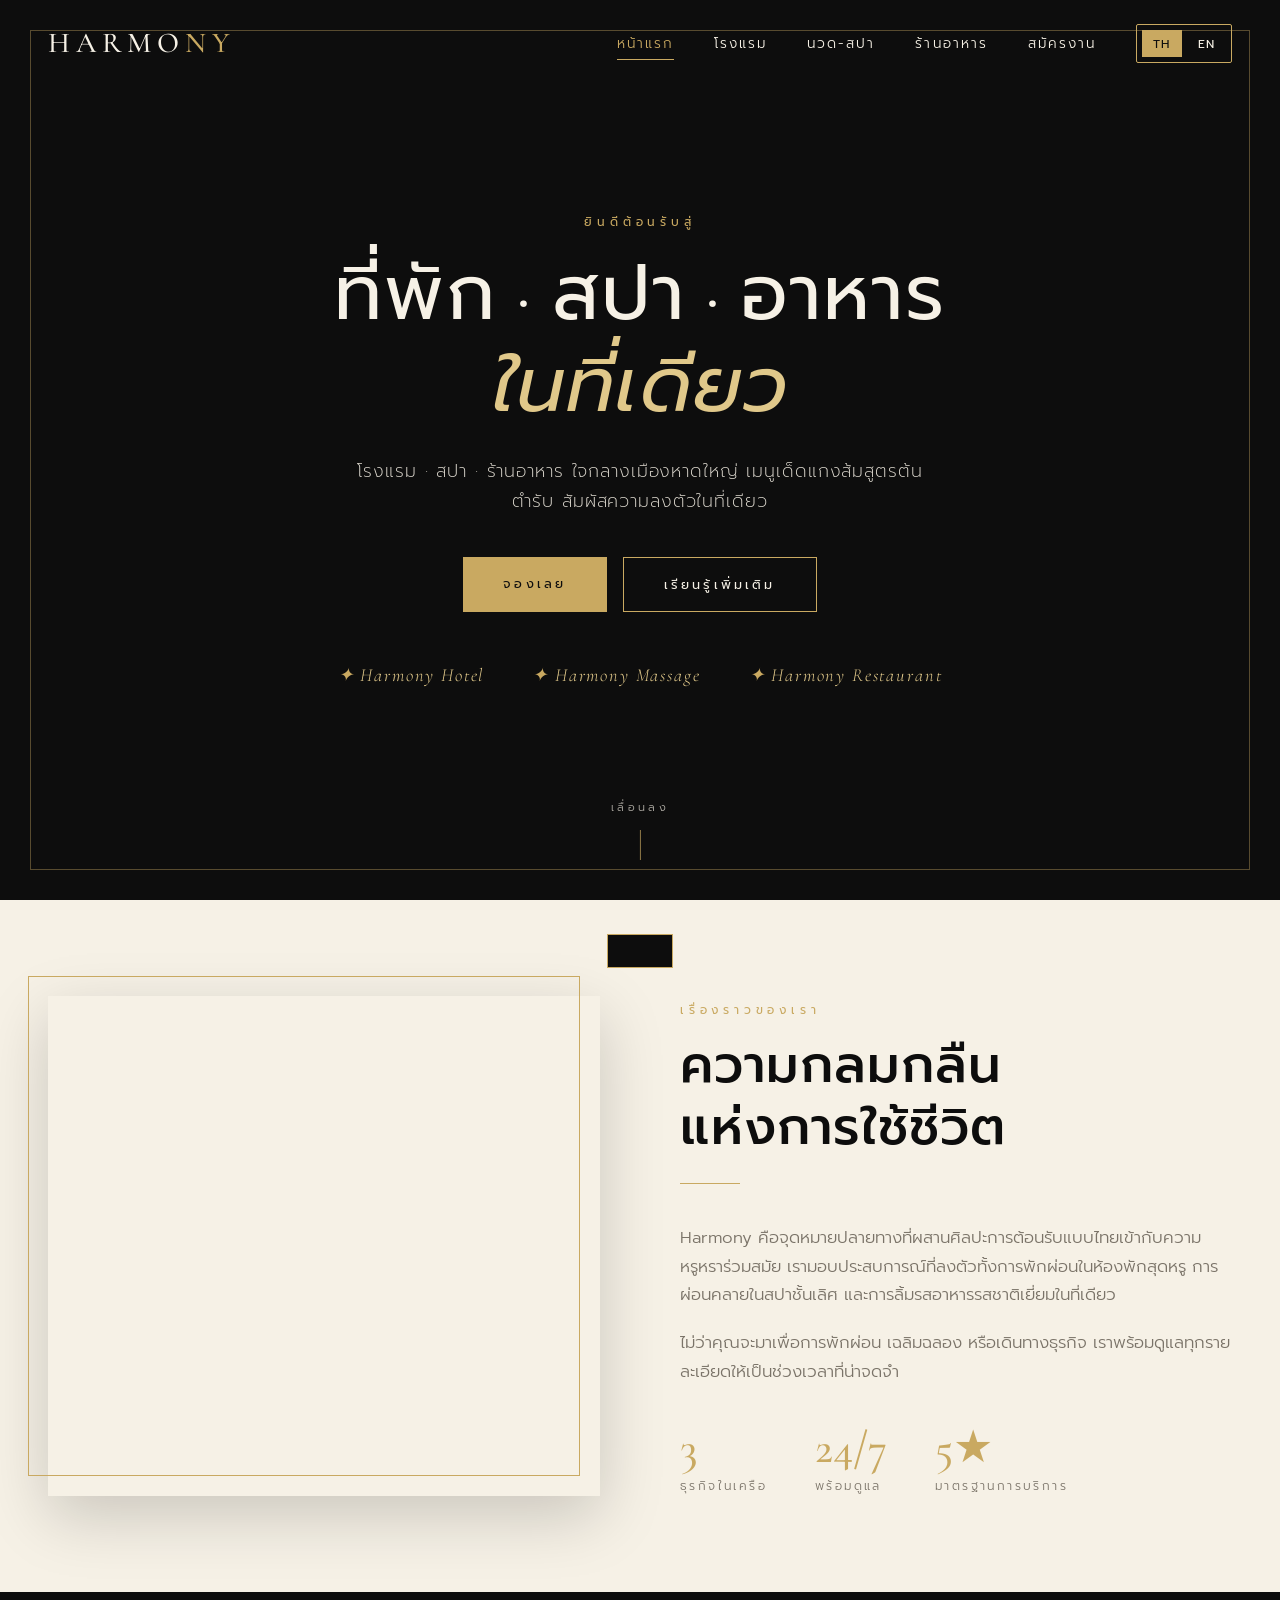
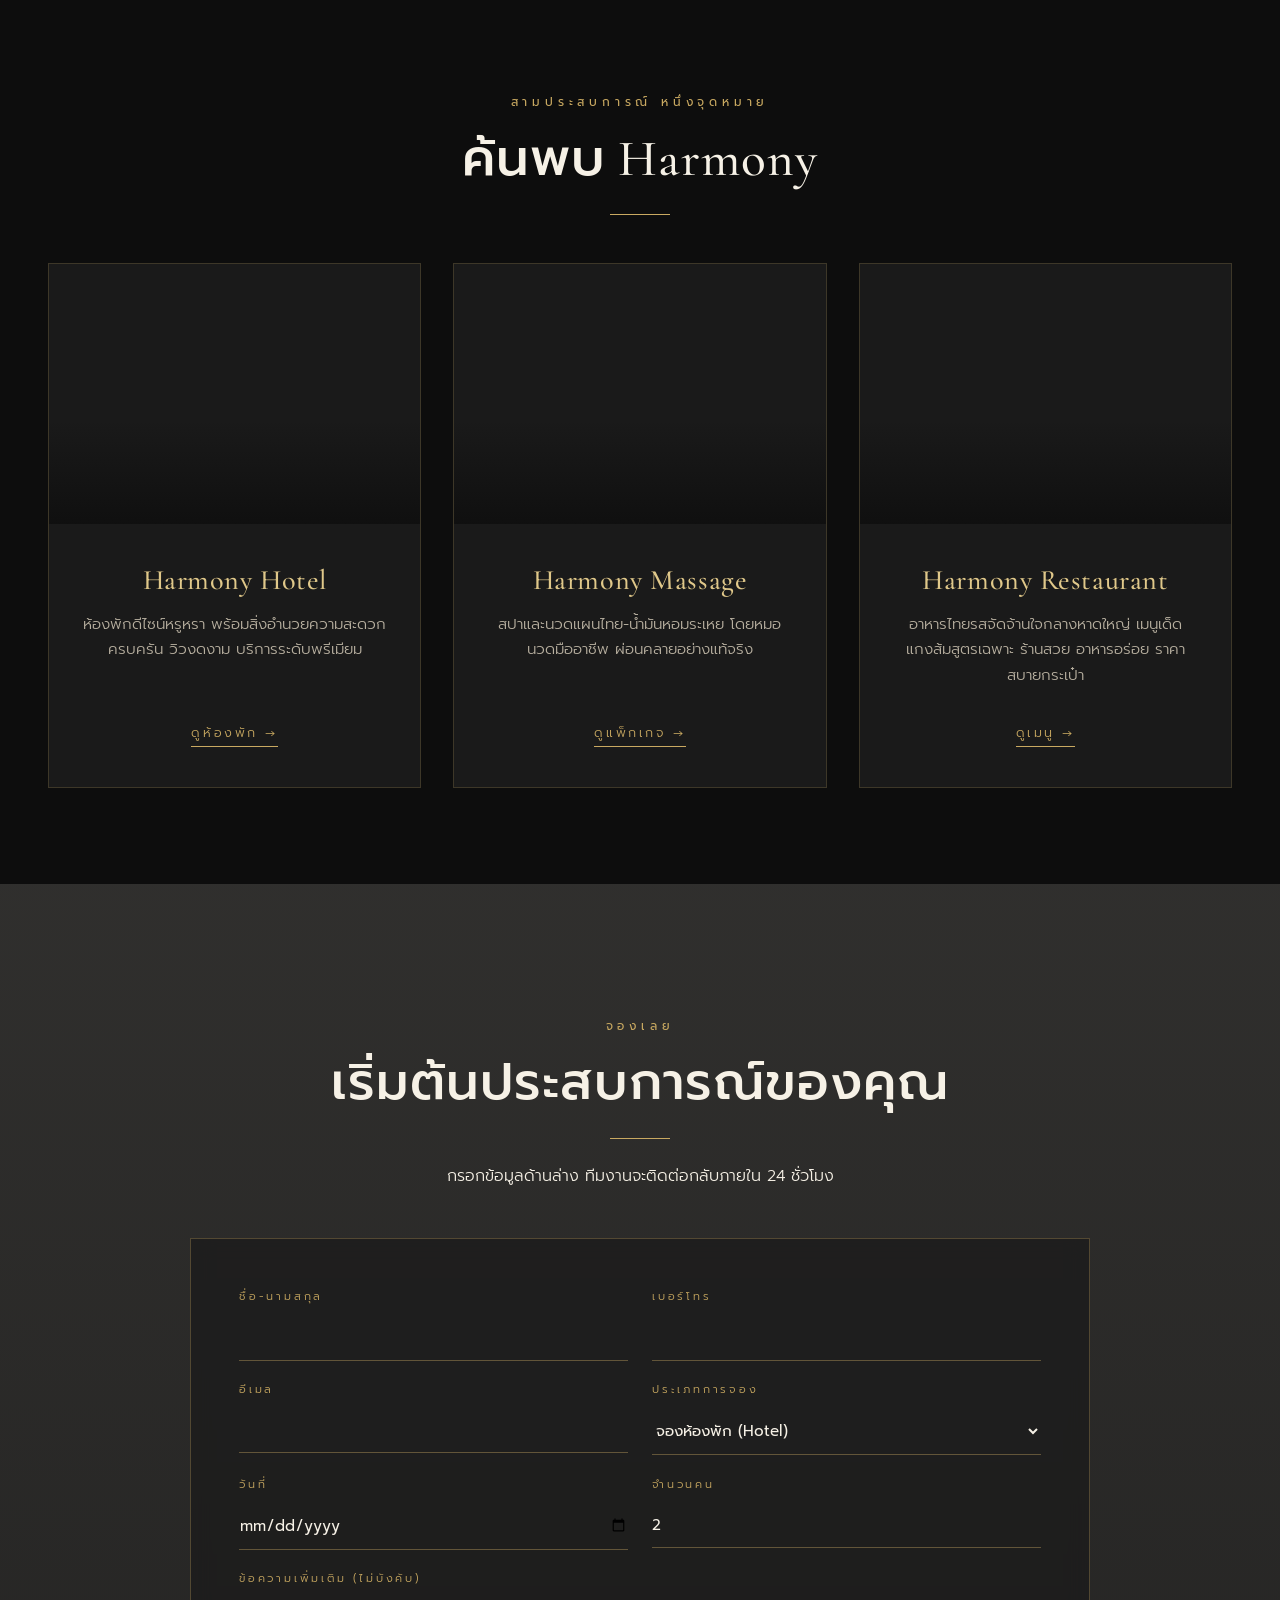
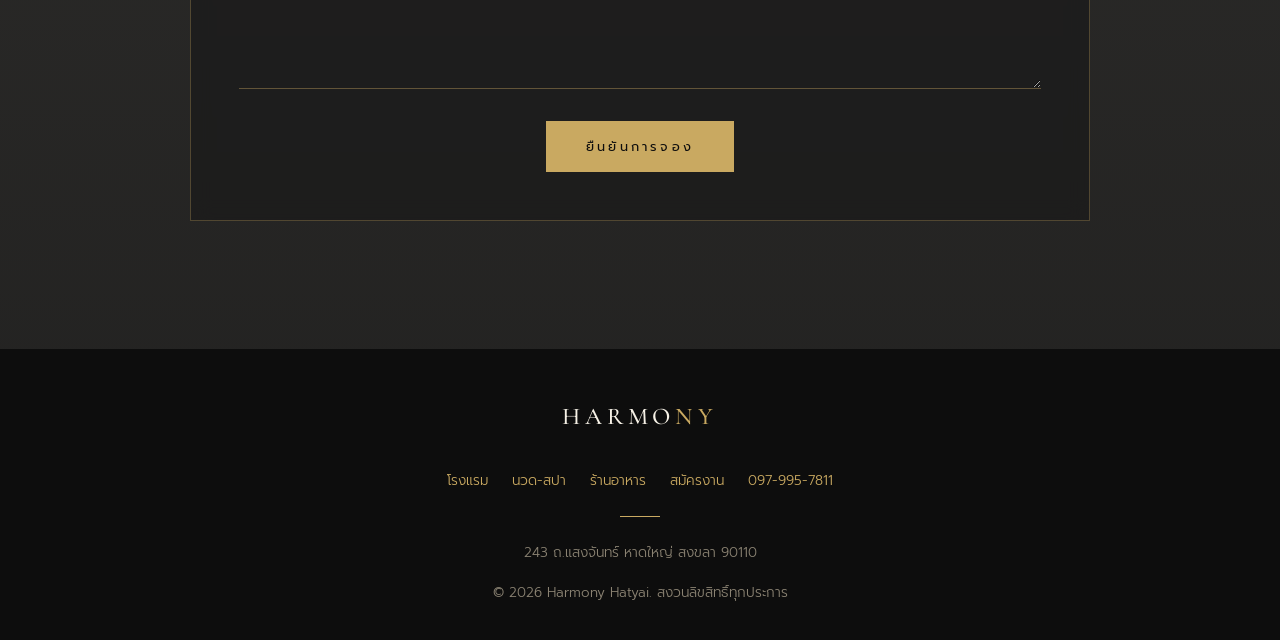
==== commit 9bf7e19d: "seperate page" ====
--- a/index.html
+++ b/index.html
@@ -9,590 +9,19 @@
 <link rel="preconnect" href="https://fonts.googleapis.com">
 <link rel="preconnect" href="https://fonts.gstatic.com" crossorigin>
 <link href="https://fonts.googleapis.com/css2?family=Cormorant+Garamond:wght@300;400;500;600;700&family=Prompt:wght@200;300;400;500;600&display=swap" rel="stylesheet">
-
-<style>
-  :root{
-    --gold:#c9a961;
-    --gold-light:#e0c88a;
-    --gold-dark:#9c7f3d;
-    --ink:#0d0d0d;
-    --ink-soft:#1a1a1a;
-    --cream:#f6f1e6;
-    --cream-dark:#e8dfc9;
-    --muted:#7a7368;
-    --white:#ffffff;
-    --serif:'Cormorant Garamond', 'Prompt', serif;
-    --sans:'Prompt', 'Inter', system-ui, sans-serif;
-    --shadow: 0 20px 60px rgba(0,0,0,.18);
-    --radius: 4px;
-  }
-
-  *{box-sizing:border-box;margin:0;padding:0}
-  html{scroll-behavior:smooth}
-  body{
-    font-family:var(--sans);
-    font-weight:300;
-    color:var(--ink);
-    background:var(--cream);
-    line-height:1.7;
-    overflow-x:hidden;
-  }
-
-  /* ==== Typography ==== */
-  h1,h2,h3,h4{font-family:var(--serif);font-weight:500;letter-spacing:.02em;line-height:1.2}
-  h1{font-size:clamp(2.5rem,6vw,5rem)}
-  h2{font-size:clamp(2rem,4vw,3.5rem)}
-  h3{font-size:clamp(1.4rem,2.2vw,1.9rem)}
-  .eyebrow{
-    font-family:var(--sans);
-    font-size:.75rem;
-    font-weight:400;
-    letter-spacing:.4em;
-    text-transform:uppercase;
-    color:var(--gold);
-    margin-bottom:1rem;
-    display:inline-block;
-  }
-  .divider{
-    width:60px;height:1px;background:var(--gold);margin:1.5rem auto;
-  }
-  section .divider{margin:1.5rem 0 2.5rem}
-  .center .divider{margin:1.5rem auto 2.5rem}
-
-  /* ==== Navigation ==== */
-  .nav{
-    position:fixed;top:0;left:0;right:0;z-index:100;
-    padding:1.2rem 3rem;
-    display:flex;align-items:center;justify-content:space-between;
-    transition:all .4s ease;
-    background:transparent;
-  }
-  .nav.scrolled{
-    background:rgba(13,13,13,.95);
-    backdrop-filter:blur(12px);
-    padding:.8rem 3rem;
-    box-shadow:0 2px 30px rgba(0,0,0,.3);
-  }
-  .logo{
-    font-family:var(--serif);
-    font-size:1.8rem;
-    font-weight:500;
-    color:var(--cream);
-    letter-spacing:.2em;
-    text-decoration:none;
-  }
-  .logo span{color:var(--gold)}
-  .nav-menu{
-    display:flex;gap:2.5rem;list-style:none;align-items:center;
-  }
-  .nav-menu a{
-    color:var(--cream);
-    text-decoration:none;
-    font-size:.85rem;
-    letter-spacing:.15em;
-    text-transform:uppercase;
-    font-weight:300;
-    transition:color .3s;
-    position:relative;
-  }
-  .nav-menu a::after{
-    content:'';position:absolute;bottom:-6px;left:0;
-    width:0;height:1px;background:var(--gold);transition:width .3s;
-  }
-  .nav-menu a:hover{color:var(--gold)}
-  .nav-menu a:hover::after{width:100%}
-
-  .lang-toggle{
-    display:flex;gap:.3rem;align-items:center;
-    border:1px solid var(--gold);
-    padding:.3rem;border-radius:2px;
-  }
-  .lang-toggle button{
-    background:none;border:none;color:var(--cream);
-    padding:.3rem .7rem;font-size:.75rem;cursor:pointer;
-    font-family:var(--sans);letter-spacing:.1em;
-    transition:all .3s;
-  }
-  .lang-toggle button.active{background:var(--gold);color:var(--ink)}
-
-  .hamburger{
-    display:none;background:none;border:none;cursor:pointer;
-    width:30px;height:22px;position:relative;
-  }
-  .hamburger span{
-    display:block;position:absolute;left:0;width:100%;height:1px;
-    background:var(--cream);transition:all .3s;
-  }
-  .hamburger span:nth-child(1){top:0}
-  .hamburger span:nth-child(2){top:50%}
-  .hamburger span:nth-child(3){bottom:0}
-
-  /* ==== Hero ==== */
-  .hero{
-    position:relative;height:100vh;min-height:700px;
-    background:
-      linear-gradient(rgba(13,13,13,.55),rgba(13,13,13,.7)),
-      url('https://lh3.googleusercontent.com/gps-cs-s/APNQkAEQGRH94NxPWc_laZaG1I14d8iNgCPodyDw8FM6N46tuAVWs47wWmsjtJL8EqA6DGshTO1jTv7ZsnOApcjj4r1quKlAI__S0gXKJxxJaLbGdbPu64daJFur34IcUpddH92s0CAPhg=w2000-h1200-k-no') center/cover;
-    display:flex;align-items:center;justify-content:center;
-    text-align:center;color:var(--cream);
-    overflow:hidden;
-  }
-  .hero::before{
-    content:'';position:absolute;inset:30px;
-    border:1px solid rgba(201,169,97,.4);pointer-events:none;
-  }
-  .hero-content{max-width:900px;padding:0 2rem;z-index:2;animation:fadeUp 1.4s ease both}
-  .hero h1{
-    color:var(--cream);margin-bottom:1.5rem;
-    font-weight:400;
-  }
-  .hero h1 em{font-style:italic;color:var(--gold-light)}
-  .hero p{
-    font-size:1.1rem;font-weight:200;
-    letter-spacing:.05em;opacity:.9;max-width:600px;margin:0 auto 2.5rem;
-  }
-  .hero-badges{
-    display:flex;gap:3rem;justify-content:center;flex-wrap:wrap;
-    margin-top:3rem;
-  }
-  .hero-badge{
-    font-family:var(--serif);font-style:italic;
-    font-size:1.15rem;color:var(--gold-light);
-    letter-spacing:.1em;
-  }
-  .hero-badge::before{content:'✦ ';color:var(--gold)}
-
-  @keyframes fadeUp{
-    from{opacity:0;transform:translateY(40px)}
-    to{opacity:1;transform:translateY(0)}
-  }
-
-  .scroll-hint{
-    position:absolute;bottom:2.5rem;left:50%;transform:translateX(-50%);
-    color:var(--cream);font-size:.7rem;letter-spacing:.3em;text-transform:uppercase;
-    opacity:.7;
-  }
-  .scroll-hint::after{
-    content:'';display:block;width:1px;height:30px;background:var(--gold);
-    margin:.8rem auto 0;animation:scrollPulse 2s infinite;
-  }
-  @keyframes scrollPulse{
-    0%,100%{transform:scaleY(1);opacity:.7}
-    50%{transform:scaleY(.5);opacity:1}
-  }
-
-  /* ==== Buttons ==== */
-  .btn{
-    display:inline-block;padding:1rem 2.5rem;
-    font-family:var(--sans);font-size:.8rem;font-weight:400;
-    letter-spacing:.25em;text-transform:uppercase;
-    text-decoration:none;cursor:pointer;border:none;
-    transition:all .4s;position:relative;overflow:hidden;
-  }
-  .btn-gold{background:var(--gold);color:var(--ink)}
-  .btn-gold:hover{background:var(--gold-dark);color:var(--cream)}
-  .btn-outline{
-    background:transparent;color:var(--cream);
-    border:1px solid var(--gold);
-  }
-  .btn-outline:hover{background:var(--gold);color:var(--ink)}
-  .btn-dark{background:var(--ink);color:var(--cream)}
-  .btn-dark:hover{background:var(--gold);color:var(--ink)}
-
-  /* ==== Sections ==== */
-  section{padding:6rem 3rem;position:relative}
-  .container{max-width:1200px;margin:0 auto}
-  .center{text-align:center}
-
-  /* About */
-  .about{background:var(--cream)}
-  .about-grid{
-    display:grid;grid-template-columns:1fr 1fr;gap:5rem;align-items:center;
-  }
-  .about-image{
-    position:relative;height:500px;
-    background:url('https://images.unsplash.com/photo-1540541338287-41700207dee6?auto=format&fit=crop&w=1000&q=80') center/cover;
-    box-shadow:var(--shadow);
-  }
-  .about-image::before{
-    content:'';position:absolute;top:-20px;left:-20px;right:20px;bottom:20px;
-    border:1px solid var(--gold);z-index:-1;
-  }
-  .about-text h2{margin-bottom:1rem}
-  .about-text p{color:var(--muted);margin-bottom:1.2rem;font-size:1.05rem}
-  .about-stats{
-    display:flex;gap:3rem;margin-top:2.5rem;
-  }
-  .stat-num{
-    font-family:var(--serif);font-size:2.8rem;color:var(--gold);font-weight:500;
-    line-height:1;
-  }
-  .stat-label{font-size:.75rem;letter-spacing:.2em;text-transform:uppercase;color:var(--muted);margin-top:.3rem}
-
-  /* Services / 3 Businesses */
-  .services{background:var(--ink);color:var(--cream)}
-  .services h2{color:var(--cream)}
-  .services-grid{
-    display:grid;grid-template-columns:repeat(3,1fr);gap:2rem;margin-top:3rem;
-  }
-  .service-card{
-    background:var(--ink-soft);
-    border:1px solid rgba(201,169,97,.2);
-    overflow:hidden;position:relative;
-    transition:transform .5s, border-color .5s;
-  }
-  .service-card:hover{transform:translateY(-10px);border-color:var(--gold)}
-  .service-img{
-    height:260px;background-size:cover;background-position:center;
-    position:relative;
-  }
-  .service-img::after{
-    content:'';position:absolute;inset:0;
-    background:linear-gradient(to bottom, transparent 60%, rgba(13,13,13,.8));
-  }
-  .service-body{padding:2.5rem 2rem}
-  .service-body h3{color:var(--gold-light);margin-bottom:.8rem}
-  .service-body p{color:#b8b0a0;font-size:.95rem;margin-bottom:1.5rem;min-height:84px}
-  .service-link{
-    color:var(--gold);text-decoration:none;font-size:.8rem;
-    letter-spacing:.2em;text-transform:uppercase;
-    border-bottom:1px solid var(--gold);padding-bottom:3px;
-    transition:all .3s;
-  }
-  .service-link:hover{color:var(--gold-light);letter-spacing:.3em}
-
-  /* Detail sections (Hotel, Massage, Restaurant) */
-  .detail-section{padding:7rem 3rem}
-  .detail-section.dark{background:var(--ink);color:var(--cream)}
-  .detail-section.dark h2{color:var(--cream)}
-  .detail-section.dark p{color:#b8b0a0}
-  .detail-grid{
-    display:grid;grid-template-columns:1fr 1fr;gap:5rem;align-items:center;
-  }
-  .detail-grid.reverse{direction:rtl}
-  .detail-grid.reverse > *{direction:ltr}
-  .detail-img{
-    height:520px;background-size:cover;background-position:center;
-    box-shadow:var(--shadow);position:relative;
-  }
-  .detail-text h2{margin-bottom:1rem}
-  .features-list{list-style:none;margin:1.5rem 0}
-  .features-list li{
-    padding:.6rem 0;padding-left:2rem;position:relative;
-    border-bottom:1px dashed rgba(201,169,97,.25);
-    font-size:.95rem;
-  }
-  .features-list li::before{
-    content:'✦';position:absolute;left:0;color:var(--gold);
-  }
-
-  /* Menu (Restaurant) */
-  .menu-grid{
-    display:grid;grid-template-columns:1fr 1fr;gap:3rem 4rem;margin-top:3rem;
-  }
-  .menu-category h3{
-    color:var(--gold);margin-bottom:1.5rem;padding-bottom:.6rem;
-    border-bottom:1px solid rgba(201,169,97,.3);font-style:italic;
-  }
-  .menu-item{
-    display:flex;justify-content:space-between;gap:1rem;align-items:baseline;
-    padding:.8rem 0;border-bottom:1px dotted rgba(201,169,97,.15);
-  }
-  .menu-item-name{font-weight:400;font-size:1rem}
-  .menu-item-desc{font-size:.8rem;color:#9a9287;font-weight:300;margin-top:.2rem}
-  .menu-item-price{
-    color:var(--gold);font-family:var(--serif);font-size:1.2rem;
-    font-weight:500;white-space:nowrap;
-  }
-  .menu-item-main{flex:1}
-
-  /* Set Menu Cards */
-  .sets-wrap{
-    display:grid;grid-template-columns:1fr 1fr;gap:2.5rem;margin-top:3rem;
-  }
-  .set-card{
-    background:var(--cream);
-    border:1px solid rgba(201,169,97,.4);
-    padding:0;overflow:hidden;
-    display:flex;flex-direction:column;
-    box-shadow:var(--shadow);
-    position:relative;
-    transition:transform .4s, box-shadow .4s;
-  }
-  .set-card:hover{transform:translateY(-6px);box-shadow:0 30px 80px rgba(0,0,0,.25)}
-  .set-badge{
-    position:absolute;top:0;right:0;
-    background:linear-gradient(135deg,#d9534f,#b73530);color:#fff;
-    padding:1.5rem 2rem 2rem;
-    font-family:var(--serif);font-size:2.2rem;font-weight:600;
-    clip-path:polygon(0 0, 100% 0, 100% 100%, 20% 100%);
-    padding-left:3.5rem;letter-spacing:.02em;
-  }
-  .set-header{
-    background:var(--ink);color:var(--cream);
-    padding:2rem 2rem 1.5rem;
-    border-bottom:2px solid var(--gold);
-  }
-  .set-header .set-label{
-    font-size:.75rem;letter-spacing:.3em;text-transform:uppercase;
-    color:var(--gold);margin-bottom:.5rem;display:block;
-  }
-  .set-header h3{color:var(--cream);font-style:normal;border:none;padding:0;margin:0;font-size:1.5rem}
-  .set-header .set-serves{
-    font-size:.8rem;color:#b8b0a0;margin-top:.4rem;font-style:italic;
-  }
-  .set-items{padding:1.8rem 2rem;flex:1}
-  .set-items li{
-    list-style:none;padding:.7rem 0;padding-left:1.8rem;position:relative;
-    border-bottom:1px dotted rgba(156,127,61,.25);
-    font-size:.95rem;color:var(--ink);
-  }
-  .set-items li:last-child{border-bottom:none}
-  .set-items li::before{
-    content:'✦';position:absolute;left:0;color:var(--gold-dark);
-  }
-  .set-items .item-en{
-    display:block;font-size:.78rem;color:var(--muted);
-    font-style:italic;margin-top:.1rem;
-  }
-
-  .menu-notes{
-    margin-top:2.5rem;padding:1.2rem 1.5rem;
-    background:rgba(201,169,97,.08);
-    border-left:3px solid var(--gold);
-    text-align:left;font-size:.9rem;color:var(--muted);
-  }
-
-  /* Careers / Jobs */
-  .careers{background:var(--cream);padding:7rem 3rem}
-  .careers-grid{
-    display:grid;grid-template-columns:1fr 1fr;gap:2rem;margin-top:3rem;
-  }
-  .job-card{
-    background:#fff;
-    border:1px solid rgba(201,169,97,.3);
-    padding:2.5rem;text-align:left;
-    position:relative;overflow:hidden;
-    transition:transform .4s, box-shadow .4s;
-  }
-  .job-card::before{
-    content:'';position:absolute;top:0;left:0;right:0;height:3px;
-    background:linear-gradient(90deg,var(--gold),var(--gold-dark),var(--gold));
-  }
-  .job-card:hover{
-    transform:translateY(-8px);
-    box-shadow:0 30px 70px rgba(0,0,0,.15);
-  }
-  .job-tag{
-    display:inline-block;
-    font-size:.7rem;letter-spacing:.25em;text-transform:uppercase;
-    color:var(--gold-dark);background:rgba(201,169,97,.12);
-    padding:.35rem .8rem;border-radius:2px;margin-bottom:1rem;
-  }
-  .job-card h3{color:var(--ink);margin-bottom:.5rem;font-size:1.6rem}
-  .job-dept{
-    font-size:.85rem;color:var(--muted);font-style:italic;margin-bottom:1.2rem;
-  }
-  .job-section{margin-bottom:1rem}
-  .job-section h4{
-    font-family:var(--sans);font-size:.75rem;letter-spacing:.25em;
-    text-transform:uppercase;color:var(--gold-dark);
-    font-weight:500;margin-bottom:.5rem;
-  }
-  .job-list{list-style:none;margin:0;padding:0}
-  .job-list li{
-    padding:.3rem 0;padding-left:1.3rem;position:relative;
-    font-size:.92rem;color:#4a4a4a;line-height:1.55;
-  }
-  .job-list li::before{
-    content:'◆';position:absolute;left:0;top:.3rem;font-size:.6rem;color:var(--gold);
-  }
-  .job-meta{
-    display:flex;gap:1.5rem;padding:1rem 0;margin:1rem 0;
-    border-top:1px solid rgba(201,169,97,.25);
-    border-bottom:1px solid rgba(201,169,97,.25);
-    font-size:.85rem;color:var(--muted);flex-wrap:wrap;
-  }
-  .job-meta span{display:inline-flex;align-items:center;gap:.4rem}
-  .job-meta strong{color:var(--ink);font-weight:500}
-  .job-apply{
-    display:inline-block;margin-top:1rem;
-    padding:.8rem 2rem;background:var(--ink);color:var(--cream);
-    text-decoration:none;font-size:.8rem;letter-spacing:.2em;
-    text-transform:uppercase;transition:all .3s;
-  }
-  .job-apply:hover{background:var(--gold);color:var(--ink)}
-
-  /* Gallery */
-  .gallery{background:var(--cream)}
-  .gallery-grid{
-    display:grid;grid-template-columns:repeat(4,1fr);gap:.8rem;margin-top:3rem;
-  }
-  .gallery-item{
-    position:relative;overflow:hidden;aspect-ratio:1;cursor:pointer;
-    background-size:cover;background-position:center;
-    transition:all .5s;
-  }
-  .gallery-item:nth-child(1){grid-column:span 2;grid-row:span 2}
-  .gallery-item::after{
-    content:'';position:absolute;inset:0;
-    background:linear-gradient(135deg,rgba(13,13,13,.3),rgba(201,169,97,.2));
-    opacity:0;transition:opacity .4s;
-  }
-  .gallery-item:hover{transform:scale(1.02)}
-  .gallery-item:hover::after{opacity:1}
-
-  /* Lightbox */
-  .lightbox{
-    display:none;position:fixed;inset:0;z-index:200;
-    background:rgba(13,13,13,.95);
-    align-items:center;justify-content:center;padding:2rem;
-    cursor:pointer;
-  }
-  .lightbox.active{display:flex}
-  .lightbox img{max-width:90%;max-height:90vh;box-shadow:var(--shadow)}
-  .lightbox-close{
-    position:absolute;top:2rem;right:2rem;color:var(--gold);
-    font-size:2rem;background:none;border:none;cursor:pointer;
-    font-family:var(--serif);
-  }
-
-  /* Booking Form */
-  .booking{
-    background:
-      linear-gradient(rgba(13,13,13,.85),rgba(13,13,13,.9)),
-      url('https://images.unsplash.com/photo-1519741497674-611481863552?auto=format&fit=crop&w=2000&q=80') center/cover fixed;
-    color:var(--cream);padding:8rem 3rem;
-  }
-  .booking h2{color:var(--cream)}
-  .booking-wrap{max-width:900px;margin:0 auto}
-  .booking-form{
-    background:rgba(26,26,26,.7);
-    border:1px solid rgba(201,169,97,.3);
-    padding:3rem;margin-top:3rem;
-    backdrop-filter:blur(10px);
-  }
-  .form-row{
-    display:grid;grid-template-columns:1fr 1fr;gap:1.5rem;margin-bottom:1.2rem;
-  }
-  .form-field{display:flex;flex-direction:column}
-  .form-field label{
-    font-size:.7rem;letter-spacing:.25em;text-transform:uppercase;
-    color:var(--gold);margin-bottom:.5rem;
-  }
-  .form-field input,
-  .form-field select,
-  .form-field textarea{
-    background:transparent;border:none;border-bottom:1px solid rgba(201,169,97,.4);
-    color:var(--cream);padding:.7rem 0;font-family:var(--sans);font-size:.95rem;
-    transition:border-color .3s;
-  }
-  .form-field input:focus,
-  .form-field select:focus,
-  .form-field textarea:focus{outline:none;border-bottom-color:var(--gold)}
-  .form-field select{cursor:pointer}
-  .form-field select option{background:var(--ink);color:var(--cream)}
-  .form-field.full{grid-column:1/-1}
-  .form-submit{text-align:center;margin-top:2rem}
-
-  /* Contact */
-  .contact{background:var(--cream-dark);padding:6rem 3rem}
-  .contact-grid{
-    display:grid;grid-template-columns:1fr 1.3fr;gap:4rem;
-  }
-  .contact-info h3{margin-bottom:.5rem;color:var(--ink)}
-  .contact-item{margin-bottom:1.8rem}
-  .contact-item-label{
-    font-size:.7rem;letter-spacing:.25em;text-transform:uppercase;
-    color:var(--gold-dark);margin-bottom:.3rem;
-  }
-  .contact-item p,.contact-item a{color:var(--ink);text-decoration:none;font-size:1rem}
-  .contact-item a:hover{color:var(--gold-dark)}
-  .social-row{display:flex;gap:1rem;margin-top:1rem;flex-wrap:wrap}
-  .social-btn{
-    display:inline-flex;align-items:center;gap:.5rem;
-    padding:.6rem 1.2rem;border:1px solid var(--gold-dark);
-    color:var(--ink);text-decoration:none;font-size:.8rem;
-    letter-spacing:.15em;text-transform:uppercase;
-    transition:all .3s;
-  }
-  .social-btn:hover{background:var(--gold);border-color:var(--gold)}
-  .map-frame{
-    width:100%;height:450px;border:none;
-    box-shadow:var(--shadow);filter:sepia(.15) contrast(1.05);
-  }
-
-  /* Footer */
-  footer{
-    background:var(--ink);color:#8a8272;text-align:center;
-    padding:3rem 2rem 2rem;font-size:.85rem;
-  }
-  footer .logo{display:inline-block;margin-bottom:1rem;font-size:1.5rem}
-  footer p{margin:.3rem 0}
-  .footer-line{
-    width:40px;height:1px;background:var(--gold);margin:1.5rem auto;
-  }
-
-  /* Toast */
-  .toast{
-    position:fixed;bottom:2rem;left:50%;transform:translateX(-50%) translateY(100px);
-    background:var(--ink);color:var(--gold);padding:1rem 2rem;
-    border:1px solid var(--gold);z-index:300;
-    font-size:.85rem;letter-spacing:.15em;text-transform:uppercase;
-    transition:transform .4s;
-  }
-  .toast.show{transform:translateX(-50%) translateY(0)}
-
-  /* Reveal on scroll */
-  .reveal{opacity:0;transform:translateY(30px);transition:all 1s ease}
-  .reveal.visible{opacity:1;transform:translateY(0)}
-
-  /* ==== Responsive ==== */
-  @media (max-width: 900px){
-    .nav{padding:1rem 1.5rem}
-    .nav.scrolled{padding:.7rem 1.5rem}
-    .nav-menu{
-      position:fixed;top:0;right:-100%;width:70%;height:100vh;
-      background:var(--ink);flex-direction:column;padding:5rem 2rem;
-      transition:right .4s;gap:1.5rem;
-    }
-    .nav-menu.open{right:0}
-    .hamburger{display:block;z-index:110}
-    section{padding:4rem 1.5rem}
-    .about-grid,.detail-grid,.contact-grid{grid-template-columns:1fr;gap:2.5rem}
-    .about-image,.detail-img{height:380px}
-    .detail-grid.reverse{direction:ltr}
-    .services-grid{grid-template-columns:1fr}
-    .menu-grid{grid-template-columns:1fr;gap:2rem}
-    .sets-wrap{grid-template-columns:1fr;gap:1.5rem}
-    .set-badge{font-size:1.6rem;padding:1rem 1.5rem 1.5rem 2.5rem}
-    .careers{padding:4rem 1.5rem}
-    .careers-grid{grid-template-columns:1fr;gap:1.5rem}
-    .job-card{padding:1.8rem}
-    .job-meta{gap:.8rem;flex-direction:column}
-    .gallery-grid{grid-template-columns:repeat(2,1fr)}
-    .gallery-item:nth-child(1){grid-column:span 2;grid-row:span 1}
-    .form-row{grid-template-columns:1fr}
-    .about-stats{gap:1.5rem;flex-wrap:wrap}
-    .booking{padding:5rem 1.5rem}
-    .booking-form{padding:2rem 1.5rem}
-    .hero-badges{gap:1.5rem}
-  }
-</style>
+<link rel="stylesheet" href="styles.css">
 </head>
-<body>
+<body class="home">
 
 <!-- ===== NAVIGATION ===== -->
 <nav class="nav" id="nav">
-  <a href="#" class="logo">HARMO<span>NY</span></a>
+  <a href="index.html" class="logo">HARMO<span>NY</span></a>
   <ul class="nav-menu" id="navMenu">
-    <li><a href="#about" data-th="เกี่ยวกับ" data-en="About">เกี่ยวกับ</a></li>
-    <li><a href="#hotel" data-th="โรงแรม" data-en="Hotel">โรงแรม</a></li>
-    <li><a href="#massage" data-th="นวด-สปา" data-en="Spa">นวด-สปา</a></li>
-    <li><a href="#restaurant" data-th="ร้านอาหาร" data-en="Dining">ร้านอาหาร</a></li>
-    <li><a href="#gallery" data-th="แกลเลอรี" data-en="Gallery">แกลเลอรี</a></li>
-    <li><a href="#careers" data-th="สมัครงาน" data-en="Careers">สมัครงาน</a></li>
-    <li><a href="#contact" data-th="ติดต่อ" data-en="Contact">ติดต่อ</a></li>
+    <li><a href="index.html" class="active" data-th="หน้าแรก" data-en="Home">หน้าแรก</a></li>
+    <li><a href="hotel.html" data-th="โรงแรม" data-en="Hotel">โรงแรม</a></li>
+    <li><a href="massage.html" data-th="นวด-สปา" data-en="Spa">นวด-สปา</a></li>
+    <li><a href="restaurant.html" data-th="ร้านอาหาร" data-en="Dining">ร้านอาหาร</a></li>
+    <li><a href="careers.html" data-th="สมัครงาน" data-en="Careers">สมัครงาน</a></li>
     <li>
       <div class="lang-toggle">
         <button onclick="setLang('th')" id="btnTh" class="active">TH</button>
@@ -606,7 +35,7 @@
 </nav>
 
 <!-- ===== HERO ===== -->
-<section class="hero" id="home">
+<section class="hero" id="home" style="background-image:url('https://lh3.googleusercontent.com/gps-cs-s/APNQkAEQGRH94NxPWc_laZaG1I14d8iNgCPodyDw8FM6N46tuAVWs47wWmsjtJL8EqA6DGshTO1jTv7ZsnOApcjj4r1quKlAI__S0gXKJxxJaLbGdbPu64daJFur34IcUpddH92s0CAPhg=w2000-h1200-k-no')">
   <div class="hero-content">
     <span class="eyebrow" data-th="ยินดีต้อนรับสู่" data-en="Welcome to">ยินดีต้อนรับสู่</span>
     <h1 data-th="ที่พัก · สปา · อาหาร<br><em>ในที่เดียว</em>"
@@ -622,9 +51,9 @@
       <a href="#about" class="btn btn-outline" data-th="เรียนรู้เพิ่มเติม" data-en="Discover More">เรียนรู้เพิ่มเติม</a>
     </div>
     <div class="hero-badges">
-      <div class="hero-badge" data-th="Harmony Hotel" data-en="Harmony Hotel">Harmony Hotel</div>
-      <div class="hero-badge" data-th="Harmony Massage" data-en="Harmony Massage">Harmony Massage</div>
-      <div class="hero-badge" data-th="Harmony Restaurant" data-en="Harmony Restaurant">Harmony Restaurant</div>
+      <div class="hero-badge">Harmony Hotel</div>
+      <div class="hero-badge">Harmony Massage</div>
+      <div class="hero-badge">Harmony Restaurant</div>
     </div>
   </div>
   <div class="scroll-hint" data-th="เลื่อนลง" data-en="Scroll">เลื่อนลง</div>
@@ -674,7 +103,7 @@
     <h2 data-th="ค้นพบ Harmony" data-en="Discover Harmony">ค้นพบ Harmony</h2>
     <div class="divider"></div>
     <div class="services-grid">
-      <div class="service-card reveal">
+      <a href="hotel.html" class="service-card reveal">
         <div class="service-img" style="background-image:url('https://images.unsplash.com/photo-1611892440504-42a792e24d32?auto=format&fit=crop&w=900&q=80')"></div>
         <div class="service-body">
           <h3>Harmony Hotel</h3>
@@ -682,10 +111,10 @@
              data-en="Luxuriously designed rooms with premium amenities, breathtaking views, and world-class service.">
             ห้องพักดีไซน์หรูหรา พร้อมสิ่งอำนวยความสะดวกครบครัน วิวงดงาม บริการระดับพรีเมียม
           </p>
-          <a href="#hotel" class="service-link" data-th="ดูห้องพัก" data-en="View Rooms">ดูห้องพัก</a>
-        </div>
-      </div>
-      <div class="service-card reveal">
+          <span class="service-link" data-th="ดูห้องพัก →" data-en="View Rooms →">ดูห้องพัก →</span>
+        </div>
+      </a>
+      <a href="massage.html" class="service-card reveal">
         <div class="service-img" style="background-image:url('https://images.unsplash.com/photo-1544161515-4ab6ce6db874?auto=format&fit=crop&w=900&q=80')"></div>
         <div class="service-body">
           <h3>Harmony Massage</h3>
@@ -693,10 +122,10 @@
              data-en="Authentic Thai and aromatherapy massage by certified therapists — true relaxation awaits.">
             สปาและนวดแผนไทย-น้ำมันหอมระเหย โดยหมอนวดมืออาชีพ ผ่อนคลายอย่างแท้จริง
           </p>
-          <a href="#massage" class="service-link" data-th="ดูแพ็กเกจ" data-en="View Treatments">ดูแพ็กเกจ</a>
-        </div>
-      </div>
-      <div class="service-card reveal">
+          <span class="service-link" data-th="ดูแพ็กเกจ →" data-en="View Treatments →">ดูแพ็กเกจ →</span>
+        </div>
+      </a>
+      <a href="restaurant.html" class="service-card reveal">
         <div class="service-img" style="background-image:url('https://lh3.googleusercontent.com/gps-cs-s/APNQkAEQGRH94NxPWc_laZaG1I14d8iNgCPodyDw8FM6N46tuAVWs47wWmsjtJL8EqA6DGshTO1jTv7ZsnOApcjj4r1quKlAI__S0gXKJxxJaLbGdbPu64daJFur34IcUpddH92s0CAPhg=w900-h600-k-no')"></div>
         <div class="service-body">
           <h3>Harmony Restaurant</h3>
@@ -704,209 +133,9 @@
              data-en="Authentic Thai flavors in the heart of Hat Yai. Famous for our signature Gaeng Som — beautiful space, delicious food, friendly prices.">
             อาหารไทยรสจัดจ้านใจกลางหาดใหญ่ เมนูเด็ดแกงส้มสูตรเฉพาะ ร้านสวย อาหารอร่อย ราคาสบายกระเป๋า
           </p>
-          <a href="#restaurant" class="service-link" data-th="ดูเมนู" data-en="View Menu">ดูเมนู</a>
-        </div>
-      </div>
-    </div>
-  </div>
-</section>
-
-<!-- ===== HOTEL ===== -->
-<section class="detail-section" id="hotel">
-  <div class="container">
-    <div class="detail-grid">
-      <div class="detail-img reveal" style="background-image:url('https://images.unsplash.com/photo-1590490360182-c33d57733427?auto=format&fit=crop&w=1200&q=80')"></div>
-      <div class="detail-text reveal">
-        <span class="eyebrow" data-th="โรงแรม" data-en="Hotel">โรงแรม</span>
-        <h2 data-th="Harmony Hotel" data-en="Harmony Hotel">Harmony Hotel</h2>
-        <div class="divider"></div>
-        <p data-th="ห้องพักทุกห้องได้รับการออกแบบอย่างพิถีพิถัน ผสมผสานความทันสมัยเข้ากับกลิ่นอายไทย พร้อมระเบียงส่วนตัวและวิวที่น่าประทับใจ"
-           data-en="Every room is meticulously designed, blending contemporary elegance with Thai warmth, featuring private balconies and captivating views.">
-          ห้องพักทุกห้องได้รับการออกแบบอย่างพิถีพิถัน ผสมผสานความทันสมัยเข้ากับกลิ่นอายไทย พร้อมระเบียงส่วนตัวและวิวที่น่าประทับใจ
-        </p>
-        <ul class="features-list">
-          <li data-th="ห้อง Deluxe เริ่มต้น ฿2,500/คืน" data-en="Deluxe Room from ฿2,500/night">ห้อง Deluxe เริ่มต้น ฿2,500/คืน</li>
-          <li data-th="Suite Pool Villa ฿8,900/คืน" data-en="Suite Pool Villa ฿8,900/night">Suite Pool Villa ฿8,900/คืน</li>
-          <li data-th="อาหารเช้าบุฟเฟ่ต์ ฟิตเนส สระว่ายน้ำ" data-en="Breakfast buffet · Fitness · Pool">อาหารเช้าบุฟเฟ่ต์ ฟิตเนส สระว่ายน้ำ</li>
-          <li data-th="Wi-Fi ความเร็วสูง · ที่จอดรถฟรี" data-en="High-speed Wi-Fi · Free parking">Wi-Fi ความเร็วสูง · ที่จอดรถฟรี</li>
-          <li data-th="เช็คอิน 14:00 · เช็คเอาท์ 12:00" data-en="Check-in 14:00 · Check-out 12:00">เช็คอิน 14:00 · เช็คเอาท์ 12:00</li>
-        </ul>
-        <a href="#booking" class="btn btn-dark" data-th="จองห้องพัก" data-en="Book a Room">จองห้องพัก</a>
-      </div>
-    </div>
-  </div>
-</section>
-
-<!-- ===== MASSAGE ===== -->
-<section class="detail-section dark" id="massage">
-  <div class="container">
-    <div class="detail-grid reverse">
-      <div class="detail-img reveal" style="background-image:url('https://images.unsplash.com/photo-1540555700478-4be289fbecef?auto=format&fit=crop&w=1200&q=80')"></div>
-      <div class="detail-text reveal">
-        <span class="eyebrow" data-th="สปา-นวด" data-en="Spa & Massage">สปา-นวด</span>
-        <h2 data-th="Harmony Massage" data-en="Harmony Massage">Harmony Massage</h2>
-        <div class="divider"></div>
-        <p data-th="ผ่อนคลายทั้งกายและใจด้วยศาสตร์การนวดไทยโบราณ เพิ่มพลังด้วยน้ำมันหอมระเหยคัดสรร ในห้องนวดบรรยากาศเงียบสงบ"
-           data-en="Relax body and mind with ancient Thai healing traditions and curated aromatherapy, in tranquil private suites.">
-          ผ่อนคลายทั้งกายและใจด้วยศาสตร์การนวดไทยโบราณ เพิ่มพลังด้วยน้ำมันหอมระเหยคัดสรร ในห้องนวดบรรยากาศเงียบสงบ
-        </p>
-        <ul class="features-list">
-          <li data-th="นวดแผนไทย 60/90 นาที — ฿700/฿1,000" data-en="Traditional Thai Massage 60/90 min — ฿700/฿1,000">นวดแผนไทย 60/90 นาที — ฿700/฿1,000</li>
-          <li data-th="นวดน้ำมันอโรมา 60/90 นาที — ฿900/฿1,300" data-en="Aromatherapy Oil 60/90 min — ฿900/฿1,300">นวดน้ำมันอโรมา 60/90 นาที — ฿900/฿1,300</li>
-          <li data-th="นวดหินร้อน 90 นาที — ฿1,500" data-en="Hot Stone 90 min — ฿1,500">นวดหินร้อน 90 นาที — ฿1,500</li>
-          <li data-th="Harmony Signature Package 2 ชม. — ฿2,200" data-en="Harmony Signature Package 2 hrs — ฿2,200">Harmony Signature Package 2 ชม. — ฿2,200</li>
-          <li data-th="เปิดบริการทุกวัน 10:00 – 22:00" data-en="Open daily 10:00 – 22:00">เปิดบริการทุกวัน 10:00 – 22:00</li>
-        </ul>
-        <a href="#booking" class="btn btn-gold" data-th="จองนวด" data-en="Book Treatment">จองนวด</a>
-      </div>
-    </div>
-  </div>
-</section>
-
-<!-- ===== RESTAURANT ===== -->
-<section class="detail-section" id="restaurant">
-  <div class="container center">
-    <span class="eyebrow" data-th="ร้านอาหาร · หาดใหญ่" data-en="Restaurant · Hat Yai">ร้านอาหาร · หาดใหญ่</span>
-    <h2 data-th="ฮาร์โมนี่หาดใหญ่" data-en="Harmony Hatyai">ฮาร์โมนี่หาดใหญ่</h2>
-    <div class="divider"></div>
-    <p style="max-width:720px;margin:0 auto;color:var(--muted)"
-       data-th="ร้านอาหารไทยใจกลางเมืองหาดใหญ่ เมนูเด็ดแกงส้มสูตรต้นตำรับ อาหารหลากหลาย ราคาไม่แพง บรรยากาศร้านสวย มี Wi-Fi ฟรี จอดรถสะดวก รับเดลิเวอรี่"
-       data-en="A Thai restaurant in the heart of Hat Yai. Signature Gaeng Som (Thai orange curry), an extensive menu at friendly prices, a beautiful space, free Wi-Fi, convenient parking, and delivery available.">
-      ร้านอาหารไทยใจกลางเมืองหาดใหญ่ เมนูเด็ดแกงส้มสูตรต้นตำรับ อาหารหลากหลาย ราคาไม่แพง บรรยากาศร้านสวย มี Wi-Fi ฟรี จอดรถสะดวก รับเดลิเวอรี่
-    </p>
-
-    <!-- ===== SET MENUS ===== -->
-    <div class="sets-wrap" style="text-align:left">
-
-      <div class="set-card reveal">
-        <div class="set-badge">฿219</div>
-        <div class="set-header">
-          <span class="set-label" data-th="เซ็ตเบา ๆ" data-en="Light Set">เซ็ตเบา ๆ</span>
-          <h3 data-th="เซ็ต 219" data-en="Set 219">เซ็ต 219</h3>
-          <div class="set-serves" data-th="เหมาะสำหรับ 1–2 ท่าน" data-en="Serves 1–2 persons">เหมาะสำหรับ 1–2 ท่าน</div>
-        </div>
-        <ul class="set-items">
-          <li>
-            <span data-th="แกงจืดเต้าหู้หมูสับ" data-en="Clear Soup with Tofu and Minced Pork">แกงจืดเต้าหู้หมูสับ</span>
-            <span class="item-en" data-th="Clear Soup with Tofu and Minced Pork · 肉末豆腐清汤" data-en="Clear Soup with Tofu and Minced Pork · 肉末豆腐清汤">Clear Soup with Tofu and Minced Pork · 肉末豆腐清汤</span>
-          </li>
-          <li>
-            <span data-th="ยำทะเล" data-en="Spicy Seafood Salad">ยำทะเล</span>
-            <span class="item-en" data-th="Spicy Seafood Salad · 海鲜沙拉" data-en="Spicy Seafood Salad · 海鲜沙拉">Spicy Seafood Salad · 海鲜沙拉</span>
-          </li>
-          <li>
-            <span data-th="ไข่เจียวกุ้ง/หมูสับ" data-en="Omelet with Minced Pork / Shrimp">ไข่เจียวกุ้ง/หมูสับ</span>
-            <span class="item-en" data-th="Omelet with Minced Pork / Shrimp · 猪肉/虾仁煎蛋饼" data-en="Omelet with Minced Pork / Shrimp · 猪肉/虾仁煎蛋饼">Omelet with Minced Pork / Shrimp · 猪肉/虾仁煎蛋饼</span>
-          </li>
-        </ul>
-      </div>
-
-      <div class="set-card reveal">
-        <div class="set-badge">฿299</div>
-        <div class="set-header">
-          <span class="set-label" data-th="เซ็ตแซ่บ" data-en="Spicy Set">เซ็ตแซ่บ</span>
-          <h3 data-th="เซ็ต 299" data-en="Set 299">เซ็ต 299</h3>
-          <div class="set-serves" data-th="เหมาะสำหรับ 2 ท่าน" data-en="Serves 2 persons">เหมาะสำหรับ 2 ท่าน</div>
-        </div>
-        <ul class="set-items">
-          <li>
-            <span data-th="ต้มยำทะเล" data-en="Spicy Seafood Soup (Tom Yum)">ต้มยำทะเล</span>
-            <span class="item-en" data-th="Tom Yum Seafood · 冬阴功海鲜汤" data-en="Tom Yum Seafood · 冬阴功海鲜汤">Tom Yum Seafood · 冬阴功海鲜汤</span>
-          </li>
-          <li>
-            <span data-th="ปีกไก่ทอดน้ำปลา" data-en="Fried Chicken Wings with Fish Sauce">ปีกไก่ทอดน้ำปลา</span>
-            <span class="item-en" data-th="Fried Chicken Wings with Fish Sauce · 炸鱼露鸡翅" data-en="Fried Chicken Wings with Fish Sauce · 炸鱼露鸡翅">Fried Chicken Wings with Fish Sauce · 炸鱼露鸡翅</span>
-          </li>
-          <li>
-            <span data-th="ผัดผักบุ้งไฟแดง" data-en="Stir-Fried Morning Glory with Garlic and Chili">ผัดผักบุ้งไฟแดง</span>
-            <span class="item-en" data-th="Stir-Fried Morning Glory · 蒜蓉辣椒炒空心菜" data-en="Stir-Fried Morning Glory · 蒜蓉辣椒炒空心菜">Stir-Fried Morning Glory · 蒜蓉辣椒炒空心菜</span>
-          </li>
-        </ul>
-      </div>
-
-      <div class="set-card reveal">
-        <div class="set-badge">฿699</div>
-        <div class="set-header">
-          <span class="set-label" data-th="เซ็ตครอบครัว" data-en="Family Set">เซ็ตครอบครัว</span>
-          <h3 data-th="เซ็ต 699" data-en="Set 699">เซ็ต 699</h3>
-          <div class="set-serves" data-th="เหมาะสำหรับ 3–4 ท่าน" data-en="Serves 3–4 persons">เหมาะสำหรับ 3–4 ท่าน</div>
-        </div>
-        <ul class="set-items">
-          <li>
-            <span data-th="ต้มยำ" data-en="Tom Yum">ต้มยำ</span>
-            <span class="item-en" data-th="Tom Yum · 酸辣湯" data-en="Spicy Thai soup · 酸辣湯">Tom Yum · 酸辣湯</span>
-          </li>
-          <li>
-            <span data-th="ข้าวผัดทะเล" data-en="Seafood Fried Rice">ข้าวผัดทะเล</span>
-            <span class="item-en" data-th="Seafood Fried Rice · 海鮮炒飯" data-en="Seafood Fried Rice · 海鮮炒飯">Seafood Fried Rice · 海鮮炒飯</span>
-          </li>
-          <li>
-            <span data-th="ไข่เจียว" data-en="Omelet">ไข่เจียว</span>
-            <span class="item-en" data-th="Thai Omelet · 煎蛋" data-en="Thai Omelet · 煎蛋">Thai Omelet · 煎蛋</span>
-          </li>
-          <li>
-            <span data-th="ไก่ผัดเม็ดมะม่วง" data-en="Stir-Fried Chicken with Cashew Nuts">ไก่ผัดเม็ดมะม่วง</span>
-            <span class="item-en" data-th="Stir-Fried Chicken with Cashew Nuts · 腰果炒鸡" data-en="Stir-Fried Chicken with Cashew Nuts · 腰果炒鸡">Stir-Fried Chicken with Cashew Nuts · 腰果炒鸡</span>
-          </li>
-        </ul>
-      </div>
-
-      <div class="set-card reveal">
-        <div class="set-badge">฿799</div>
-        <div class="set-header">
-          <span class="set-label" data-th="เซ็ตซีฟู้ด B" data-en="Seafood Set B">เซ็ตซีฟู้ด B</span>
-          <h3 data-th="เซ็ต 799" data-en="Set 799">เซ็ต 799</h3>
-          <div class="set-serves" data-th="เหมาะสำหรับ 3–4 ท่าน" data-en="Serves 3–4 persons">เหมาะสำหรับ 3–4 ท่าน</div>
-        </div>
-        <ul class="set-items">
-          <li>
-            <span data-th="ราดหน้าหมู/ทะเล" data-en="Rad Na with Pork/Seafood">ราดหน้าหมู/ทะเล</span>
-            <span class="item-en" data-th="Rad Na with Pork or Seafood · 湿麵拉伽拉肉/海鮮" data-en="Rad Na with Pork or Seafood · 湿麵拉伽拉肉/海鮮">Rad Na with Pork or Seafood · 湿麵拉伽拉肉/海鮮</span>
-          </li>
-          <li>
-            <span data-th="ไข่ตุ๋นทะเลหม้อไฟ" data-en="Steamed Eggs in Seafood Hot Pot">ไข่ตุ๋นทะเลหม้อไฟ</span>
-            <span class="item-en" data-th="Steamed Eggs with Seafood Hot Pot · 海鲜炖蛋" data-en="Steamed Eggs with Seafood Hot Pot · 海鲜炖蛋">Steamed Eggs with Seafood Hot Pot · 海鲜炖蛋</span>
-          </li>
-          <li>
-            <span data-th="ปลากะพงทอดน้ำปลา" data-en="Deep-Fried Seabass with Fish Sauce">ปลากะพงทอดน้ำปลา</span>
-            <span class="item-en" data-th="Deep-Fried Seabass with Fish Sauce · 深炸鲈鱼" data-en="Deep-Fried Seabass with Fish Sauce · 深炸鲈鱼">Deep-Fried Seabass with Fish Sauce · 深炸鲈鱼</span>
-          </li>
-          <li>
-            <span data-th="ผัดผักรวมมิตร" data-en="Stir-Fried Mixed Vegetables">ผัดผักรวมมิตร</span>
-            <span class="item-en" data-th="Stir-Fried Mixed Vegetables · 炒什锦蔬菜" data-en="Stir-Fried Mixed Vegetables · 炒什锦蔬菜">Stir-Fried Mixed Vegetables · 炒什锦蔬菜</span>
-          </li>
-        </ul>
-      </div>
-    </div>
-
-    <div class="menu-notes">
-      <strong data-th="หมายเหตุ:" data-en="Note:">หมายเหตุ:</strong>
-      <span data-th=" ราคาเซ็ตเมนูยังไม่รวม VAT และ Service Charge · เสิร์ฟพร้อมข้าวสวยหอมมะลิ · สั่งอาหารตามสั่ง (A La Carte) ได้ที่ร้าน หรือสอบถาม 097-995-7811"
-            data-en=" Set prices exclude VAT and service charge · Served with jasmine rice · A la carte menu available in-store or call 097-995-7811">
-         ราคาเซ็ตเมนูยังไม่รวม VAT และ Service Charge · เสิร์ฟพร้อมข้าวสวยหอมมะลิ · สั่งอาหารตามสั่ง (A La Carte) ได้ที่ร้าน หรือสอบถาม 097-995-7811
-      </span>
-    </div>
-
-    <div style="margin-top:3rem">
-      <a href="#booking" class="btn btn-dark" data-th="จองโต๊ะอาหาร" data-en="Reserve a Table">จองโต๊ะอาหาร</a>
-    </div>
-  </div>
-</section>
-
-<!-- ===== GALLERY ===== -->
-<section class="gallery center" id="gallery">
-  <div class="container">
-    <span class="eyebrow" data-th="ภาพบรรยากาศ" data-en="Gallery">ภาพบรรยากาศ</span>
-    <h2 data-th="สัมผัส Harmony" data-en="Experience Harmony">สัมผัส Harmony</h2>
-    <div class="divider"></div>
-    <div class="gallery-grid" id="galleryGrid">
-      <div class="gallery-item" style="background-image:url('https://lh3.googleusercontent.com/gps-cs-s/APNQkAEQGRH94NxPWc_laZaG1I14d8iNgCPodyDw8FM6N46tuAVWs47wWmsjtJL8EqA6DGshTO1jTv7ZsnOApcjj4r1quKlAI__S0gXKJxxJaLbGdbPu64daJFur34IcUpddH92s0CAPhg=w1200-h1200-k-no')" data-full="https://lh3.googleusercontent.com/gps-cs-s/APNQkAEQGRH94NxPWc_laZaG1I14d8iNgCPodyDw8FM6N46tuAVWs47wWmsjtJL8EqA6DGshTO1jTv7ZsnOApcjj4r1quKlAI__S0gXKJxxJaLbGdbPu64daJFur34IcUpddH92s0CAPhg=w2000-h1600-k-no"></div>
-      <div class="gallery-item" style="background-image:url('https://lh3.googleusercontent.com/gps-cs-s/APNQkAFFrnwGfnBBVRLD5H44FxwaIWbRkEr90J9VPYXmdiHx3k_hr8AI_w2lrxwKHeonwzCCOZ0vyQ26bVm9pE0EQLnChTqXehshaAN4psQzSwPwWygaM0CtMHfMpoOPO4pl4p5_9ong=w800-h600-k-no')" data-full="https://lh3.googleusercontent.com/gps-cs-s/APNQkAFFrnwGfnBBVRLD5H44FxwaIWbRkEr90J9VPYXmdiHx3k_hr8AI_w2lrxwKHeonwzCCOZ0vyQ26bVm9pE0EQLnChTqXehshaAN4psQzSwPwWygaM0CtMHfMpoOPO4pl4p5_9ong=w2000-h1400-k-no"></div>
-      <div class="gallery-item" style="background-image:url('https://lh3.googleusercontent.com/gps-cs-s/APNQkAE0-dvvmZqpoaYjD52GuwgjAv3agvtD8has8HTIinCiGkGHV6JQLf0ccI70AqG_BqwSnTgETdSfMXuDNL91PdNV9Kjx1Iot-4O5GzI40catYhgqfgPBh_TTghtMDzqhmB5s9Tmm9Q=w800-h600-k-no')" data-full="https://lh3.googleusercontent.com/gps-cs-s/APNQkAE0-dvvmZqpoaYjD52GuwgjAv3agvtD8has8HTIinCiGkGHV6JQLf0ccI70AqG_BqwSnTgETdSfMXuDNL91PdNV9Kjx1Iot-4O5GzI40catYhgqfgPBh_TTghtMDzqhmB5s9Tmm9Q=w2400-h1600-k-no"></div>
-      <div class="gallery-item" style="background-image:url('https://images.unsplash.com/photo-1540541338287-41700207dee6?auto=format&fit=crop&w=800&q=80')" data-full="https://images.unsplash.com/photo-1540541338287-41700207dee6?auto=format&fit=crop&w=1800&q=90"></div>
-      <div class="gallery-item" style="background-image:url('https://images.unsplash.com/photo-1571896349842-33c89424de2d?auto=format&fit=crop&w=800&q=80')" data-full="https://images.unsplash.com/photo-1571896349842-33c89424de2d?auto=format&fit=crop&w=1800&q=90"></div>
-      <div class="gallery-item" style="background-image:url('https://images.unsplash.com/photo-1559339352-11d035aa65de?auto=format&fit=crop&w=800&q=80')" data-full="https://images.unsplash.com/photo-1559339352-11d035aa65de?auto=format&fit=crop&w=1800&q=90"></div>
-      <div class="gallery-item" style="background-image:url('https://images.unsplash.com/photo-1555396273-367ea4eb4db5?auto=format&fit=crop&w=800&q=80')" data-full="https://images.unsplash.com/photo-1555396273-367ea4eb4db5?auto=format&fit=crop&w=1800&q=90"></div>
+          <span class="service-link" data-th="ดูเมนู →" data-en="View Menu →">ดูเมนู →</span>
+        </div>
+      </a>
     </div>
   </div>
 </section>
@@ -968,268 +197,30 @@
   </div>
 </section>
 
-<!-- ===== CAREERS ===== -->
-<section class="careers center" id="careers">
-  <div class="container">
-    <span class="eyebrow" data-th="ร่วมงานกับเรา" data-en="Join Our Team">ร่วมงานกับเรา</span>
-    <h2 data-th="รับสมัครงาน" data-en="We're Hiring">รับสมัครงาน</h2>
-    <div class="divider"></div>
-    <p style="max-width:680px;margin:0 auto;color:var(--muted)"
-       data-th="Harmony Hatyai เปิดรับสมาชิกใหม่ มาร่วมสร้างประสบการณ์ระดับพรีเมียมกับเรา สวัสดิการดี เพื่อนร่วมงานน่ารัก บรรยากาศการทำงานอบอุ่น"
-       data-en="Harmony Hatyai is hiring! Join us in creating premium hospitality experiences. Competitive benefits, friendly team, and a warm working atmosphere.">
-      Harmony Hatyai เปิดรับสมาชิกใหม่ มาร่วมสร้างประสบการณ์ระดับพรีเมียมกับเรา สวัสดิการดี เพื่อนร่วมงานน่ารัก บรรยากาศการทำงานอบอุ่น
-    </p>
-
-    <div class="careers-grid">
-      <!-- Job 1: Hotel Manager -->
-      <div class="job-card reveal">
-        <span class="job-tag" data-th="เต็มเวลา · ประจำ" data-en="Full-time · Permanent">เต็มเวลา · ประจำ</span>
-        <h3 data-th="ผู้จัดการโรงแรม" data-en="Hotel Manager">ผู้จัดการโรงแรม</h3>
-        <div class="job-dept" data-th="Harmony Hotel · หาดใหญ่" data-en="Harmony Hotel · Hat Yai">Harmony Hotel · หาดใหญ่</div>
-
-        <div class="job-section">
-          <h4 data-th="หน้าที่ความรับผิดชอบ" data-en="Responsibilities">หน้าที่ความรับผิดชอบ</h4>
-          <ul class="job-list">
-            <li data-th="ดูแลการดำเนินงานของโรงแรมในภาพรวมให้เป็นไปตามมาตรฐาน" data-en="Oversee overall hotel operations to meet service standards">ดูแลการดำเนินงานของโรงแรมในภาพรวมให้เป็นไปตามมาตรฐาน</li>
-            <li data-th="บริหารทีมงาน พนักงานต้อนรับ แม่บ้าน และทีมช่าง" data-en="Manage front office, housekeeping, and maintenance teams">บริหารทีมงาน พนักงานต้อนรับ แม่บ้าน และทีมช่าง</li>
-            <li data-th="ดูแลงบประมาณ รายได้ และ KPI ของโรงแรม" data-en="Manage budget, revenue, and hotel KPIs">ดูแลงบประมาณ รายได้ และ KPI ของโรงแรม</li>
-            <li data-th="วางแผนการตลาด โปรโมชั่น และเพิ่มยอดจอง" data-en="Plan marketing, promotions, and drive bookings">วางแผนการตลาด โปรโมชั่น และเพิ่มยอดจอง</li>
-            <li data-th="แก้ปัญหาและดูแลความพึงพอใจของลูกค้า" data-en="Resolve issues and ensure guest satisfaction">แก้ปัญหาและดูแลความพึงพอใจของลูกค้า</li>
-          </ul>
-        </div>
-
-        <div class="job-section">
-          <h4 data-th="คุณสมบัติ" data-en="Qualifications">คุณสมบัติ</h4>
-          <ul class="job-list">
-            <li data-th="ปริญญาตรีขึ้นไป สาขาการโรงแรม / การท่องเที่ยว / บริหารธุรกิจ" data-en="Bachelor's degree in Hospitality, Tourism, or Business">ปริญญาตรีขึ้นไป สาขาการโรงแรม / การท่องเที่ยว / บริหารธุรกิจ</li>
-            <li data-th="ประสบการณ์ด้านโรงแรม/บริหารอย่างน้อย 3–5 ปี" data-en="3–5+ years of hotel or management experience">ประสบการณ์ด้านโรงแรม/บริหารอย่างน้อย 3–5 ปี</li>
-            <li data-th="สื่อสารภาษาอังกฤษได้ดี (ภาษาจีนเป็นข้อได้เปรียบ)" data-en="Good English communication (Chinese is a plus)">สื่อสารภาษาอังกฤษได้ดี (ภาษาจีนเป็นข้อได้เปรียบ)</li>
-            <li data-th="มีภาวะผู้นำ ทำงานเป็นทีม แก้ปัญหาได้ดี" data-en="Strong leadership, teamwork, and problem-solving skills">มีภาวะผู้นำ ทำงานเป็นทีม แก้ปัญหาได้ดี</li>
-          </ul>
-        </div>
-
-        <div class="job-meta">
-          <span data-th="💰 รายได้: <strong>20,000 บาท/เดือน</strong>" data-en="💰 Salary: <strong>฿20,000 / month</strong>">💰 รายได้: <strong>20,000 บาท/เดือน</strong></span>
-          <span data-th="📍 ประจำที่: <strong>หาดใหญ่</strong>" data-en="📍 Location: <strong>Hat Yai</strong>">📍 ประจำที่: <strong>หาดใหญ่</strong></span>
-        </div>
-
-        <div class="job-section">
-          <h4 data-th="สวัสดิการ" data-en="Benefits">สวัสดิการ</h4>
-          <ul class="job-list">
-            <li data-th="ประกันสังคม · ประกันสุขภาพกลุ่ม · อาหารฟรี 2 มื้อ" data-en="Social security · Group health insurance · 2 meals/day">ประกันสังคม · ประกันสุขภาพกลุ่ม · อาหารฟรี 2 มื้อ</li>
-            <li data-th="โบนัสประจำปี · วันหยุดตามกฎหมาย + วันเกิด" data-en="Annual bonus · Public holidays + birthday leave">โบนัสประจำปี · วันหยุดตามกฎหมาย + วันเกิด</li>
-            <li data-th="ส่วนลดร้านอาหาร/สปาในเครือ" data-en="Staff discount at group restaurants and spa">ส่วนลดร้านอาหาร/สปาในเครือ</li>
-          </ul>
-        </div>
-
-        <a href="mailto:hr@harmony.co.th?subject=สมัครงาน%20-%20ผู้จัดการโรงแรม" class="job-apply" data-th="สมัครตำแหน่งนี้" data-en="Apply for this position">สมัครตำแหน่งนี้</a>
-      </div>
-
-      <!-- Job 2: Housekeeper -->
-      <div class="job-card reveal">
-        <span class="job-tag" data-th="เต็มเวลา · ประจำ" data-en="Full-time · Permanent">เต็มเวลา · ประจำ</span>
-        <h3 data-th="แม่บ้าน" data-en="Housekeeper">แม่บ้าน</h3>
-        <div class="job-dept" data-th="Harmony Hotel · หาดใหญ่" data-en="Harmony Hotel · Hat Yai">Harmony Hotel · หาดใหญ่</div>
-
-        <div class="job-section">
-          <h4 data-th="หน้าที่ความรับผิดชอบ" data-en="Responsibilities">หน้าที่ความรับผิดชอบ</h4>
-          <ul class="job-list">
-            <li data-th="ทำความสะอาดห้องพักและพื้นที่ส่วนกลางให้ได้มาตรฐาน" data-en="Clean guest rooms and common areas to standard">ทำความสะอาดห้องพักและพื้นที่ส่วนกลางให้ได้มาตรฐาน</li>
-            <li data-th="เปลี่ยนผ้าปู ปลอกหมอน ผ้าเช็ดตัว และจัดเตรียมของใช้ในห้อง" data-en="Change linens, towels, and restock room amenities">เปลี่ยนผ้าปู ปลอกหมอน ผ้าเช็ดตัว และจัดเตรียมของใช้ในห้อง</li>
-            <li data-th="ตรวจเช็คอุปกรณ์ในห้องพัก รายงานสิ่งที่ต้องซ่อม" data-en="Inspect room equipment and report maintenance needs">ตรวจเช็คอุปกรณ์ในห้องพัก รายงานสิ่งที่ต้องซ่อม</li>
-            <li data-th="ดูแลผ้าซักและอุปกรณ์ทำความสะอาดให้เรียบร้อย" data-en="Manage laundry and cleaning supplies">ดูแลผ้าซักและอุปกรณ์ทำความสะอาดให้เรียบร้อย</li>
-          </ul>
-        </div>
-
-        <div class="job-section">
-          <h4 data-th="คุณสมบัติ" data-en="Qualifications">คุณสมบัติ</h4>
-          <ul class="job-list">
-            <li data-th="อายุ 20–50 ปี · ไม่จำกัดวุฒิการศึกษา" data-en="Age 20–50 · No education requirement">อายุ 20–50 ปี · ไม่จำกัดวุฒิการศึกษา</li>
-            <li data-th="ขยัน อดทน ละเอียด สะอาด ซื่อสัตย์" data-en="Hardworking, careful, clean, honest">ขยัน อดทน ละเอียด สะอาด ซื่อสัตย์</li>
-            <li data-th="มีประสบการณ์ด้านแม่บ้านโรงแรม จะพิจารณาเป็นพิเศษ" data-en="Hotel housekeeping experience is a plus">มีประสบการณ์ด้านแม่บ้านโรงแรม จะพิจารณาเป็นพิเศษ</li>
-            <li data-th="สามารถทำงานเป็นกะ / วันหยุดนักขัตฤกษ์ได้" data-en="Able to work shifts and on public holidays">สามารถทำงานเป็นกะ / วันหยุดนักขัตฤกษ์ได้</li>
-          </ul>
-        </div>
-
-        <div class="job-meta">
-          <span data-th="💰 รายได้: <strong>10,000 บาท/เดือน</strong>" data-en="💰 Salary: <strong>฿10,000 / month</strong>">💰 รายได้: <strong>10,000 บาท/เดือน</strong></span>
-          <span data-th="📍 ประจำที่: <strong>หาดใหญ่</strong>" data-en="📍 Location: <strong>Hat Yai</strong>">📍 ประจำที่: <strong>หาดใหญ่</strong></span>
-        </div>
-
-        <div class="job-section">
-          <h4 data-th="สวัสดิการ" data-en="Benefits">สวัสดิการ</h4>
-          <ul class="job-list">
-            <li data-th="ประกันสังคม · ชุดฟอร์มฟรี · อาหารฟรี 2 มื้อ" data-en="Social security · Free uniform · 2 meals/day">ประกันสังคม · ชุดฟอร์มฟรี · อาหารฟรี 2 มื้อ</li>
-            <li data-th="โบนัสปลายปี · OT · วันหยุดประจำสัปดาห์" data-en="Year-end bonus · Overtime · Weekly day-off">โบนัสปลายปี · OT · วันหยุดประจำสัปดาห์</li>
-            <li data-th="มีที่พักให้ (กรณีจำเป็น)" data-en="Staff accommodation available (if needed)">มีที่พักให้ (กรณีจำเป็น)</li>
-          </ul>
-        </div>
-
-        <a href="mailto:hr@harmony.co.th?subject=สมัครงาน%20-%20แม่บ้าน" class="job-apply" data-th="สมัครตำแหน่งนี้" data-en="Apply for this position">สมัครตำแหน่งนี้</a>
-      </div>
-    </div>
-
-    <div style="margin-top:3rem;font-size:.95rem;color:var(--muted)">
-      <p data-th="ส่งประวัติย่อมาที่ <strong style=&quot;color:var(--ink)&quot;>hr@harmony.co.th</strong> หรือโทร <a href=&quot;tel:+66979957811&quot; style=&quot;color:var(--gold-dark)&quot;>097-995-7811</a>"
-         data-en="Send your CV to <strong style=&quot;color:var(--ink)&quot;>hr@harmony.co.th</strong> or call <a href=&quot;tel:+66979957811&quot; style=&quot;color:var(--gold-dark)&quot;>097-995-7811</a>">
-        ส่งประวัติย่อมาที่ <strong style="color:var(--ink)">hr@harmony.co.th</strong> หรือโทร <a href="tel:+66979957811" style="color:var(--gold-dark)">097-995-7811</a>
-      </p>
-    </div>
-  </div>
-</section>
-
-<!-- ===== CONTACT ===== -->
-<section class="contact" id="contact">
-  <div class="container">
-    <div class="contact-grid">
-      <div class="contact-info reveal">
-        <span class="eyebrow" data-th="ติดต่อเรา" data-en="Contact">ติดต่อเรา</span>
-        <h2 data-th="แวะมาเยี่ยมเรา" data-en="Come Visit">แวะมาเยี่ยมเรา</h2>
-        <div class="divider" style="margin:1rem 0 2rem"></div>
-
-        <div class="contact-item">
-          <div class="contact-item-label" data-th="ที่อยู่" data-en="Address">ที่อยู่</div>
-          <p data-th="243 ถนนแสงจันทร์ อำเภอหาดใหญ่ จังหวัดสงขลา 90110 (ก่อนถึงโรงแรม Grand Preang)"
-             data-en="243 Sangchan Rd, Hat Yai, Songkhla 90110 (before Grand Preang Hotel)">
-            243 ถนนแสงจันทร์ อำเภอหาดใหญ่ จังหวัดสงขลา 90110 (ก่อนถึงโรงแรม Grand Preang)
-          </p>
-        </div>
-
-        <div class="contact-item">
-          <div class="contact-item-label" data-th="โทรศัพท์" data-en="Phone">โทรศัพท์</div>
-          <a href="tel:+66979957811">097-995-7811</a>
-        </div>
-
-        <div class="contact-item">
-          <div class="contact-item-label" data-th="อีเมล" data-en="Email">อีเมล</div>
-          <a href="mailto:contact@harmony.co.th">contact@harmony.co.th</a>
-        </div>
-
-        <div class="contact-item">
-          <div class="contact-item-label" data-th="เวลาเปิดทำการ" data-en="Hours">เวลาเปิดทำการ</div>
-          <p data-th="ร้านอาหาร: 14:00 – 23:59 (ทุกวัน) · Delivery: 15:00 – 23:00 · โรงแรม: 24 ชม. · สปา: 10:00 – 22:00"
-             data-en="Restaurant: 14:00 – 23:59 (daily) · Delivery: 15:00 – 23:00 · Hotel: 24/7 · Spa: 10:00 – 22:00">
-            ร้านอาหาร: 14:00 – 23:59 (ทุกวัน) · Delivery: 15:00 – 23:00 · โรงแรม: 24 ชม. · สปา: 10:00 – 22:00
-          </p>
-        </div>
-
-        <div class="contact-item">
-          <div class="contact-item-label" data-th="ติดตามเรา" data-en="Follow">ติดตามเรา</div>
-          <div class="social-row">
-            <a href="https://www.google.com/maps/place/Harmony+Hatyai/@7.0047024,100.4727404,17z" target="_blank" rel="noopener" class="social-btn">Google Maps</a>
-            <a href="https://line.me" target="_blank" rel="noopener" class="social-btn">LINE</a>
-            <a href="https://facebook.com" target="_blank" rel="noopener" class="social-btn">Facebook</a>
-            <a href="https://instagram.com" target="_blank" rel="noopener" class="social-btn">Instagram</a>
-          </div>
-        </div>
-      </div>
-
-      <div class="reveal">
-        <iframe class="map-frame"
-          src="https://www.google.com/maps?q=Harmony+Hatyai&ll=7.0047024,100.4727404&z=17&output=embed"
-          loading="lazy"
-          referrerpolicy="no-referrer-when-downgrade"
-          allowfullscreen></iframe>
-      </div>
-    </div>
-  </div>
-</section>
-
 <!-- ===== FOOTER ===== -->
 <footer>
-  <a href="#" class="logo">HARMO<span style="color:var(--gold)">NY</span></a>
+  <a href="index.html" class="logo">HARMO<span style="color:var(--gold)">NY</span></a>
+  <div class="footer-quick">
+    <a href="hotel.html" data-th="โรงแรม" data-en="Hotel">โรงแรม</a>
+    <a href="massage.html" data-th="นวด-สปา" data-en="Spa">นวด-สปา</a>
+    <a href="restaurant.html" data-th="ร้านอาหาร" data-en="Dining">ร้านอาหาร</a>
+    <a href="careers.html" data-th="สมัครงาน" data-en="Careers">สมัครงาน</a>
+    <a href="tel:+66979957811">097-995-7811</a>
+  </div>
   <div class="footer-line"></div>
-  <p data-th="Hotel · Massage · Restaurant" data-en="Hotel · Massage · Restaurant">Hotel · Massage · Restaurant</p>
-  <p style="margin-top:1rem" data-th="© 2026 Harmony. สงวนลิขสิทธิ์ทุกประการ"
-     data-en="© 2026 Harmony. All rights reserved.">
-    © 2026 Harmony. สงวนลิขสิทธิ์ทุกประการ
+  <p data-th="243 ถ.แสงจันทร์ หาดใหญ่ สงขลา 90110"
+     data-en="243 Sangchan Rd, Hat Yai, Songkhla 90110">243 ถ.แสงจันทร์ หาดใหญ่ สงขลา 90110</p>
+  <p style="margin-top:1rem" data-th="© 2026 Harmony Hatyai. สงวนลิขสิทธิ์ทุกประการ"
+     data-en="© 2026 Harmony Hatyai. All rights reserved.">
+    © 2026 Harmony Hatyai. สงวนลิขสิทธิ์ทุกประการ
   </p>
 </footer>
 
-<!-- Lightbox -->
 <div class="lightbox" id="lightbox" onclick="closeLightbox()">
   <button class="lightbox-close" onclick="closeLightbox()">✕</button>
   <img id="lightboxImg" src="" alt="" />
 </div>
-
-<!-- Toast -->
 <div class="toast" id="toast"></div>
-
-<script>
-  /* ===== Language Toggle ===== */
-  function setLang(lang){
-    document.documentElement.lang = lang;
-    document.querySelectorAll('[data-th][data-en]').forEach(el=>{
-      const text = el.getAttribute('data-'+lang);
-      if(el.tagName === 'INPUT' && el.placeholder){
-        el.placeholder = text;
-      } else {
-        el.innerHTML = text;
-      }
-    });
-    document.getElementById('btnTh').classList.toggle('active', lang==='th');
-    document.getElementById('btnEn').classList.toggle('active', lang==='en');
-  }
-
-  /* ===== Nav scroll effect ===== */
-  const nav = document.getElementById('nav');
-  window.addEventListener('scroll', ()=>{
-    nav.classList.toggle('scrolled', window.scrollY > 60);
-  });
-
-  /* ===== Hamburger ===== */
-  const hamburger = document.getElementById('hamburger');
-  const navMenu = document.getElementById('navMenu');
-  hamburger.addEventListener('click', ()=>{
-    navMenu.classList.toggle('open');
-  });
-  navMenu.querySelectorAll('a').forEach(a=>{
-    a.addEventListener('click', ()=>navMenu.classList.remove('open'));
-  });
-
-  /* ===== Gallery Lightbox ===== */
-  document.querySelectorAll('.gallery-item').forEach(item=>{
-    item.addEventListener('click', ()=>{
-      const full = item.getAttribute('data-full');
-      document.getElementById('lightboxImg').src = full;
-      document.getElementById('lightbox').classList.add('active');
-    });
-  });
-  function closeLightbox(){
-    document.getElementById('lightbox').classList.remove('active');
-  }
-
-  /* ===== Booking form ===== */
-  function handleBooking(e){
-    e.preventDefault();
-    const lang = document.documentElement.lang;
-    const msg = lang === 'en'
-      ? '✓ Reservation received! We will contact you within 24 hours.'
-      : '✓ รับการจองแล้ว! ทีมงานจะติดต่อกลับภายใน 24 ชม.';
-    showToast(msg);
-    e.target.reset();
-  }
-  function showToast(text){
-    const t = document.getElementById('toast');
-    t.textContent = text;
-    t.classList.add('show');
-    setTimeout(()=>t.classList.remove('show'), 4000);
-  }
-
-  /* ===== Reveal on scroll ===== */
-  const io = new IntersectionObserver((entries)=>{
-    entries.forEach(e=>{
-      if(e.isIntersecting){
-        e.target.classList.add('visible');
-        io.unobserve(e.target);
-      }
-    });
-  }, {threshold: .15});
-  document.querySelectorAll('.reveal').forEach(el=>io.observe(el));
-
-  /* Set min date for booking to today */
-  document.querySelector('input[name="date"]').min = new Date().toISOString().split('T')[0];
-</script>
-
+<script src="script.js"></script>
 </body>
 </html>
--- a/styles.css
+++ b/styles.css
@@ -0,0 +1,565 @@
+:root{
+  --gold:#c9a961;
+  --gold-light:#e0c88a;
+  --gold-dark:#9c7f3d;
+  --ink:#0d0d0d;
+  --ink-soft:#1a1a1a;
+  --cream:#f6f1e6;
+  --cream-dark:#e8dfc9;
+  --muted:#7a7368;
+  --white:#ffffff;
+  --serif:'Cormorant Garamond', 'Prompt', serif;
+  --sans:'Prompt', 'Inter', system-ui, sans-serif;
+  --shadow: 0 20px 60px rgba(0,0,0,.18);
+  --radius: 4px;
+}
+
+*{box-sizing:border-box;margin:0;padding:0}
+html{scroll-behavior:smooth}
+body{
+  font-family:var(--sans);
+  font-weight:300;
+  color:var(--ink);
+  background:var(--cream);
+  line-height:1.7;
+  overflow-x:hidden;
+}
+
+/* ==== Typography ==== */
+h1,h2,h3,h4{font-family:var(--serif);font-weight:500;letter-spacing:.02em;line-height:1.2}
+h1{font-size:clamp(2.5rem,6vw,5rem)}
+h2{font-size:clamp(2rem,4vw,3.5rem)}
+h3{font-size:clamp(1.4rem,2.2vw,1.9rem)}
+.eyebrow{
+  font-family:var(--sans);
+  font-size:.75rem;
+  font-weight:400;
+  letter-spacing:.4em;
+  text-transform:uppercase;
+  color:var(--gold);
+  margin-bottom:1rem;
+  display:inline-block;
+}
+.divider{
+  width:60px;height:1px;background:var(--gold);margin:1.5rem auto;
+}
+section .divider{margin:1.5rem 0 2.5rem}
+.center .divider{margin:1.5rem auto 2.5rem}
+
+/* ==== Navigation ==== */
+.nav{
+  position:fixed;top:0;left:0;right:0;z-index:100;
+  padding:1.2rem 3rem;
+  display:flex;align-items:center;justify-content:space-between;
+  transition:all .4s ease;
+  background:rgba(13,13,13,.92);
+  backdrop-filter:blur(8px);
+}
+.nav.scrolled{
+  background:rgba(13,13,13,.98);
+  padding:.8rem 3rem;
+  box-shadow:0 2px 30px rgba(0,0,0,.3);
+}
+/* Transparent nav only on home hero */
+body.home .nav{background:transparent;backdrop-filter:none}
+body.home .nav.scrolled{
+  background:rgba(13,13,13,.95);
+  backdrop-filter:blur(12px);
+}
+.logo{
+  font-family:var(--serif);
+  font-size:1.8rem;
+  font-weight:500;
+  color:var(--cream);
+  letter-spacing:.2em;
+  text-decoration:none;
+}
+.logo span{color:var(--gold)}
+.nav-menu{
+  display:flex;gap:2.5rem;list-style:none;align-items:center;
+}
+.nav-menu a{
+  color:var(--cream);
+  text-decoration:none;
+  font-size:.85rem;
+  letter-spacing:.15em;
+  text-transform:uppercase;
+  font-weight:300;
+  transition:color .3s;
+  position:relative;
+}
+.nav-menu a::after{
+  content:'';position:absolute;bottom:-6px;left:0;
+  width:0;height:1px;background:var(--gold);transition:width .3s;
+}
+.nav-menu a:hover,
+.nav-menu a.active{color:var(--gold)}
+.nav-menu a:hover::after,
+.nav-menu a.active::after{width:100%}
+
+.lang-toggle{
+  display:flex;gap:.3rem;align-items:center;
+  border:1px solid var(--gold);
+  padding:.3rem;border-radius:2px;
+}
+.lang-toggle button{
+  background:none;border:none;color:var(--cream);
+  padding:.3rem .7rem;font-size:.75rem;cursor:pointer;
+  font-family:var(--sans);letter-spacing:.1em;
+  transition:all .3s;
+}
+.lang-toggle button.active{background:var(--gold);color:var(--ink)}
+
+.hamburger{
+  display:none;background:none;border:none;cursor:pointer;
+  width:30px;height:22px;position:relative;
+}
+.hamburger span{
+  display:block;position:absolute;left:0;width:100%;height:1px;
+  background:var(--cream);transition:all .3s;
+}
+.hamburger span:nth-child(1){top:0}
+.hamburger span:nth-child(2){top:50%}
+.hamburger span:nth-child(3){bottom:0}
+
+/* ==== Hero ==== */
+.hero{
+  position:relative;height:100vh;min-height:700px;
+  background-color:var(--ink);
+  background-size:cover;background-position:center;
+  display:flex;align-items:center;justify-content:center;
+  text-align:center;color:var(--cream);
+  overflow:hidden;
+}
+.hero::after{
+  content:'';position:absolute;inset:0;
+  background:linear-gradient(rgba(13,13,13,.55),rgba(13,13,13,.75));
+  z-index:1;
+}
+.hero::before{
+  content:'';position:absolute;inset:30px;
+  border:1px solid rgba(201,169,97,.4);pointer-events:none;
+  z-index:2;
+}
+.hero-content{max-width:900px;padding:0 2rem;z-index:3;position:relative;animation:fadeUp 1.4s ease both}
+.hero h1{
+  color:var(--cream);margin-bottom:1.5rem;
+  font-weight:400;
+}
+.hero h1 em{font-style:italic;color:var(--gold-light)}
+.hero p{
+  font-size:1.1rem;font-weight:200;
+  letter-spacing:.05em;opacity:.9;max-width:600px;margin:0 auto 2.5rem;
+}
+.hero-badges{
+  display:flex;gap:3rem;justify-content:center;flex-wrap:wrap;
+  margin-top:3rem;
+}
+.hero-badge{
+  font-family:var(--serif);font-style:italic;
+  font-size:1.15rem;color:var(--gold-light);
+  letter-spacing:.1em;
+}
+.hero-badge::before{content:'✦ ';color:var(--gold)}
+
+/* Page hero (smaller) */
+.page-hero{height:55vh;min-height:420px}
+.page-hero .hero-content{max-width:800px}
+
+@keyframes fadeUp{
+  from{opacity:0;transform:translateY(40px)}
+  to{opacity:1;transform:translateY(0)}
+}
+
+.scroll-hint{
+  position:absolute;bottom:2.5rem;left:50%;transform:translateX(-50%);
+  color:var(--cream);font-size:.7rem;letter-spacing:.3em;text-transform:uppercase;
+  opacity:.7;z-index:3;
+}
+.scroll-hint::after{
+  content:'';display:block;width:1px;height:30px;background:var(--gold);
+  margin:.8rem auto 0;animation:scrollPulse 2s infinite;
+}
+@keyframes scrollPulse{
+  0%,100%{transform:scaleY(1);opacity:.7}
+  50%{transform:scaleY(.5);opacity:1}
+}
+
+/* ==== Buttons ==== */
+.btn{
+  display:inline-block;padding:1rem 2.5rem;
+  font-family:var(--sans);font-size:.8rem;font-weight:400;
+  letter-spacing:.25em;text-transform:uppercase;
+  text-decoration:none;cursor:pointer;border:none;
+  transition:all .4s;position:relative;overflow:hidden;
+}
+.btn-gold{background:var(--gold);color:var(--ink)}
+.btn-gold:hover{background:var(--gold-dark);color:var(--cream)}
+.btn-outline{
+  background:transparent;color:var(--cream);
+  border:1px solid var(--gold);
+}
+.btn-outline:hover{background:var(--gold);color:var(--ink)}
+.btn-dark{background:var(--ink);color:var(--cream)}
+.btn-dark:hover{background:var(--gold);color:var(--ink)}
+
+/* ==== Sections ==== */
+section{padding:6rem 3rem;position:relative}
+.container{max-width:1200px;margin:0 auto}
+.center{text-align:center}
+
+/* About */
+.about{background:var(--cream)}
+.about-grid{
+  display:grid;grid-template-columns:1fr 1fr;gap:5rem;align-items:center;
+}
+.about-image{
+  position:relative;height:500px;
+  background:url('https://images.unsplash.com/photo-1540541338287-41700207dee6?auto=format&fit=crop&w=1000&q=80') center/cover;
+  box-shadow:var(--shadow);
+}
+.about-image::before{
+  content:'';position:absolute;top:-20px;left:-20px;right:20px;bottom:20px;
+  border:1px solid var(--gold);z-index:-1;
+}
+.about-text h2{margin-bottom:1rem}
+.about-text p{color:var(--muted);margin-bottom:1.2rem;font-size:1.05rem}
+.about-stats{
+  display:flex;gap:3rem;margin-top:2.5rem;
+}
+.stat-num{
+  font-family:var(--serif);font-size:2.8rem;color:var(--gold);font-weight:500;
+  line-height:1;
+}
+.stat-label{font-size:.75rem;letter-spacing:.2em;text-transform:uppercase;color:var(--muted);margin-top:.3rem}
+
+/* Services / 3 Businesses */
+.services{background:var(--ink);color:var(--cream)}
+.services h2{color:var(--cream)}
+.services-grid{
+  display:grid;grid-template-columns:repeat(3,1fr);gap:2rem;margin-top:3rem;
+}
+.service-card{
+  background:var(--ink-soft);
+  border:1px solid rgba(201,169,97,.2);
+  overflow:hidden;position:relative;
+  transition:transform .5s, border-color .5s;
+  text-decoration:none;color:inherit;display:block;
+}
+.service-card:hover{transform:translateY(-10px);border-color:var(--gold)}
+.service-img{
+  height:260px;background-size:cover;background-position:center;
+  position:relative;
+}
+.service-img::after{
+  content:'';position:absolute;inset:0;
+  background:linear-gradient(to bottom, transparent 60%, rgba(13,13,13,.8));
+}
+.service-body{padding:2.5rem 2rem}
+.service-body h3{color:var(--gold-light);margin-bottom:.8rem}
+.service-body p{color:#b8b0a0;font-size:.95rem;margin-bottom:1.5rem;min-height:84px}
+.service-link{
+  color:var(--gold);text-decoration:none;font-size:.8rem;
+  letter-spacing:.2em;text-transform:uppercase;
+  border-bottom:1px solid var(--gold);padding-bottom:3px;
+  transition:all .3s;
+  display:inline-block;
+}
+.service-card:hover .service-link{color:var(--gold-light);letter-spacing:.3em}
+
+/* Detail sections */
+.detail-section{padding:7rem 3rem}
+.detail-section.dark{background:var(--ink);color:var(--cream)}
+.detail-section.dark h2{color:var(--cream)}
+.detail-section.dark p{color:#b8b0a0}
+.detail-grid{
+  display:grid;grid-template-columns:1fr 1fr;gap:5rem;align-items:center;
+}
+.detail-grid.reverse{direction:rtl}
+.detail-grid.reverse > *{direction:ltr}
+.detail-img{
+  height:520px;background-size:cover;background-position:center;
+  box-shadow:var(--shadow);position:relative;
+}
+.detail-text h2{margin-bottom:1rem}
+.features-list{list-style:none;margin:1.5rem 0}
+.features-list li{
+  padding:.6rem 0;padding-left:2rem;position:relative;
+  border-bottom:1px dashed rgba(201,169,97,.25);
+  font-size:.95rem;
+}
+.features-list li::before{
+  content:'✦';position:absolute;left:0;color:var(--gold);
+}
+
+/* Menu (Restaurant) */
+.menu-grid{
+  display:grid;grid-template-columns:1fr 1fr;gap:3rem 4rem;margin-top:3rem;
+}
+.menu-category h3{
+  color:var(--gold);margin-bottom:1.5rem;padding-bottom:.6rem;
+  border-bottom:1px solid rgba(201,169,97,.3);font-style:italic;
+}
+.menu-item{
+  display:flex;justify-content:space-between;gap:1rem;align-items:baseline;
+  padding:.8rem 0;border-bottom:1px dotted rgba(201,169,97,.15);
+}
+.menu-item-name{font-weight:400;font-size:1rem}
+.menu-item-desc{font-size:.8rem;color:#9a9287;font-weight:300;margin-top:.2rem}
+.menu-item-price{
+  color:var(--gold);font-family:var(--serif);font-size:1.2rem;
+  font-weight:500;white-space:nowrap;
+}
+.menu-item-main{flex:1}
+
+/* Set Menu Cards */
+.sets-wrap{
+  display:grid;grid-template-columns:1fr 1fr;gap:2.5rem;margin-top:3rem;
+}
+.set-card{
+  background:var(--cream);
+  border:1px solid rgba(201,169,97,.4);
+  padding:0;overflow:hidden;
+  display:flex;flex-direction:column;
+  box-shadow:var(--shadow);
+  position:relative;
+  transition:transform .4s, box-shadow .4s;
+}
+.set-card:hover{transform:translateY(-6px);box-shadow:0 30px 80px rgba(0,0,0,.25)}
+.set-badge{
+  position:absolute;top:0;right:0;
+  background:linear-gradient(135deg,#d9534f,#b73530);color:#fff;
+  padding:1.5rem 2rem 2rem;
+  font-family:var(--serif);font-size:2.2rem;font-weight:600;
+  clip-path:polygon(0 0, 100% 0, 100% 100%, 20% 100%);
+  padding-left:3.5rem;letter-spacing:.02em;
+}
+.set-header{
+  background:var(--ink);color:var(--cream);
+  padding:2rem 2rem 1.5rem;
+  border-bottom:2px solid var(--gold);
+}
+.set-header .set-label{
+  font-size:.75rem;letter-spacing:.3em;text-transform:uppercase;
+  color:var(--gold);margin-bottom:.5rem;display:block;
+}
+.set-header h3{color:var(--cream);font-style:normal;border:none;padding:0;margin:0;font-size:1.5rem}
+.set-header .set-serves{
+  font-size:.8rem;color:#b8b0a0;margin-top:.4rem;font-style:italic;
+}
+.set-items{padding:1.8rem 2rem;flex:1}
+.set-items li{
+  list-style:none;padding:.7rem 0;padding-left:1.8rem;position:relative;
+  border-bottom:1px dotted rgba(156,127,61,.25);
+  font-size:.95rem;color:var(--ink);
+}
+.set-items li:last-child{border-bottom:none}
+.set-items li::before{
+  content:'✦';position:absolute;left:0;color:var(--gold-dark);
+}
+.set-items .item-en{
+  display:block;font-size:.78rem;color:var(--muted);
+  font-style:italic;margin-top:.1rem;
+}
+
+.menu-notes{
+  margin-top:2.5rem;padding:1.2rem 1.5rem;
+  background:rgba(201,169,97,.08);
+  border-left:3px solid var(--gold);
+  text-align:left;font-size:.9rem;color:var(--muted);
+}
+
+/* Careers / Jobs */
+.careers{background:var(--cream);padding:7rem 3rem}
+.careers-grid{
+  display:grid;grid-template-columns:1fr 1fr;gap:2rem;margin-top:3rem;
+}
+.job-card{
+  background:#fff;
+  border:1px solid rgba(201,169,97,.3);
+  padding:2.5rem;text-align:left;
+  position:relative;overflow:hidden;
+  transition:transform .4s, box-shadow .4s;
+}
+.job-card::before{
+  content:'';position:absolute;top:0;left:0;right:0;height:3px;
+  background:linear-gradient(90deg,var(--gold),var(--gold-dark),var(--gold));
+}
+.job-card:hover{
+  transform:translateY(-8px);
+  box-shadow:0 30px 70px rgba(0,0,0,.15);
+}
+.job-tag{
+  display:inline-block;
+  font-size:.7rem;letter-spacing:.25em;text-transform:uppercase;
+  color:var(--gold-dark);background:rgba(201,169,97,.12);
+  padding:.35rem .8rem;border-radius:2px;margin-bottom:1rem;
+}
+.job-card h3{color:var(--ink);margin-bottom:.5rem;font-size:1.6rem}
+.job-dept{
+  font-size:.85rem;color:var(--muted);font-style:italic;margin-bottom:1.2rem;
+}
+.job-section{margin-bottom:1rem}
+.job-section h4{
+  font-family:var(--sans);font-size:.75rem;letter-spacing:.25em;
+  text-transform:uppercase;color:var(--gold-dark);
+  font-weight:500;margin-bottom:.5rem;
+}
+.job-list{list-style:none;margin:0;padding:0}
+.job-list li{
+  padding:.3rem 0;padding-left:1.3rem;position:relative;
+  font-size:.92rem;color:#4a4a4a;line-height:1.55;
+}
+.job-list li::before{
+  content:'◆';position:absolute;left:0;top:.3rem;font-size:.6rem;color:var(--gold);
+}
+.job-meta{
+  display:flex;gap:1.5rem;padding:1rem 0;margin:1rem 0;
+  border-top:1px solid rgba(201,169,97,.25);
+  border-bottom:1px solid rgba(201,169,97,.25);
+  font-size:.85rem;color:var(--muted);flex-wrap:wrap;
+}
+.job-meta span{display:inline-flex;align-items:center;gap:.4rem}
+.job-meta strong{color:var(--ink);font-weight:500}
+.job-apply{
+  display:inline-block;margin-top:1rem;
+  padding:.8rem 2rem;background:var(--ink);color:var(--cream);
+  text-decoration:none;font-size:.8rem;letter-spacing:.2em;
+  text-transform:uppercase;transition:all .3s;
+}
+.job-apply:hover{background:var(--gold);color:var(--ink)}
+
+/* Gallery */
+.gallery{background:var(--cream)}
+.gallery-grid{
+  display:grid;grid-template-columns:repeat(4,1fr);gap:.8rem;margin-top:3rem;
+}
+.gallery-item{
+  position:relative;overflow:hidden;aspect-ratio:1;cursor:pointer;
+  background-size:cover;background-position:center;
+  transition:all .5s;
+}
+.gallery-item:nth-child(1){grid-column:span 2;grid-row:span 2}
+.gallery-item::after{
+  content:'';position:absolute;inset:0;
+  background:linear-gradient(135deg,rgba(13,13,13,.3),rgba(201,169,97,.2));
+  opacity:0;transition:opacity .4s;
+}
+.gallery-item:hover{transform:scale(1.02)}
+.gallery-item:hover::after{opacity:1}
+
+/* Lightbox */
+.lightbox{
+  display:none;position:fixed;inset:0;z-index:200;
+  background:rgba(13,13,13,.95);
+  align-items:center;justify-content:center;padding:2rem;
+  cursor:pointer;
+}
+.lightbox.active{display:flex}
+.lightbox img{max-width:90%;max-height:90vh;box-shadow:var(--shadow)}
+.lightbox-close{
+  position:absolute;top:2rem;right:2rem;color:var(--gold);
+  font-size:2rem;background:none;border:none;cursor:pointer;
+  font-family:var(--serif);
+}
+
+/* Booking Form */
+.booking{
+  background:
+    linear-gradient(rgba(13,13,13,.85),rgba(13,13,13,.9)),
+    url('https://images.unsplash.com/photo-1519741497674-611481863552?auto=format&fit=crop&w=2000&q=80') center/cover fixed;
+  color:var(--cream);padding:8rem 3rem;
+}
+.booking h2{color:var(--cream)}
+.booking-wrap{max-width:900px;margin:0 auto}
+.booking-form{
+  background:rgba(26,26,26,.7);
+  border:1px solid rgba(201,169,97,.3);
+  padding:3rem;margin-top:3rem;
+  backdrop-filter:blur(10px);
+}
+.form-row{
+  display:grid;grid-template-columns:1fr 1fr;gap:1.5rem;margin-bottom:1.2rem;
+}
+.form-field{display:flex;flex-direction:column}
+.form-field label{
+  font-size:.7rem;letter-spacing:.25em;text-transform:uppercase;
+  color:var(--gold);margin-bottom:.5rem;
+}
+.form-field input,
+.form-field select,
+.form-field textarea{
+  background:transparent;border:none;border-bottom:1px solid rgba(201,169,97,.4);
+  color:var(--cream);padding:.7rem 0;font-family:var(--sans);font-size:.95rem;
+  transition:border-color .3s;
+}
+.form-field input:focus,
+.form-field select:focus,
+.form-field textarea:focus{outline:none;border-bottom-color:var(--gold)}
+.form-field select{cursor:pointer}
+.form-field select option{background:var(--ink);color:var(--cream)}
+.form-field.full{grid-column:1/-1}
+.form-submit{text-align:center;margin-top:2rem}
+
+/* Footer */
+footer{
+  background:var(--ink);color:#8a8272;text-align:center;
+  padding:3rem 2rem 2rem;font-size:.85rem;
+}
+footer .logo{display:inline-block;margin-bottom:1rem;font-size:1.5rem}
+footer p{margin:.3rem 0}
+.footer-line{
+  width:40px;height:1px;background:var(--gold);margin:1.5rem auto;
+}
+.footer-quick{
+  display:flex;gap:1.5rem;justify-content:center;flex-wrap:wrap;
+  margin:1rem 0 .5rem;
+}
+.footer-quick a{color:var(--gold);text-decoration:none;font-size:.85rem}
+.footer-quick a:hover{color:var(--gold-light)}
+
+/* Toast */
+.toast{
+  position:fixed;bottom:2rem;left:50%;transform:translateX(-50%) translateY(100px);
+  background:var(--ink);color:var(--gold);padding:1rem 2rem;
+  border:1px solid var(--gold);z-index:300;
+  font-size:.85rem;letter-spacing:.15em;text-transform:uppercase;
+  transition:transform .4s;
+}
+.toast.show{transform:translateX(-50%) translateY(0)}
+
+/* Reveal on scroll */
+.reveal{opacity:0;transform:translateY(30px);transition:all 1s ease}
+.reveal.visible{opacity:1;transform:translateY(0)}
+
+/* ==== Responsive ==== */
+@media (max-width: 900px){
+  .nav{padding:1rem 1.5rem}
+  .nav.scrolled{padding:.7rem 1.5rem}
+  .nav-menu{
+    position:fixed;top:0;right:-100%;width:70%;height:100vh;
+    background:var(--ink);flex-direction:column;padding:5rem 2rem;
+    transition:right .4s;gap:1.5rem;
+  }
+  .nav-menu.open{right:0}
+  .hamburger{display:block;z-index:110}
+  section{padding:4rem 1.5rem}
+  .about-grid,.detail-grid{grid-template-columns:1fr;gap:2.5rem}
+  .about-image,.detail-img{height:380px}
+  .detail-grid.reverse{direction:ltr}
+  .services-grid{grid-template-columns:1fr}
+  .menu-grid{grid-template-columns:1fr;gap:2rem}
+  .sets-wrap{grid-template-columns:1fr;gap:1.5rem}
+  .set-badge{font-size:1.6rem;padding:1rem 1.5rem 1.5rem 2.5rem}
+  .careers{padding:4rem 1.5rem}
+  .careers-grid{grid-template-columns:1fr;gap:1.5rem}
+  .job-card{padding:1.8rem}
+  .job-meta{gap:.8rem;flex-direction:column}
+  .gallery-grid{grid-template-columns:repeat(2,1fr)}
+  .gallery-item:nth-child(1){grid-column:span 2;grid-row:span 1}
+  .form-row{grid-template-columns:1fr}
+  .about-stats{gap:1.5rem;flex-wrap:wrap}
+  .booking{padding:5rem 1.5rem}
+  .booking-form{padding:2rem 1.5rem}
+  .hero-badges{gap:1.5rem}
+}
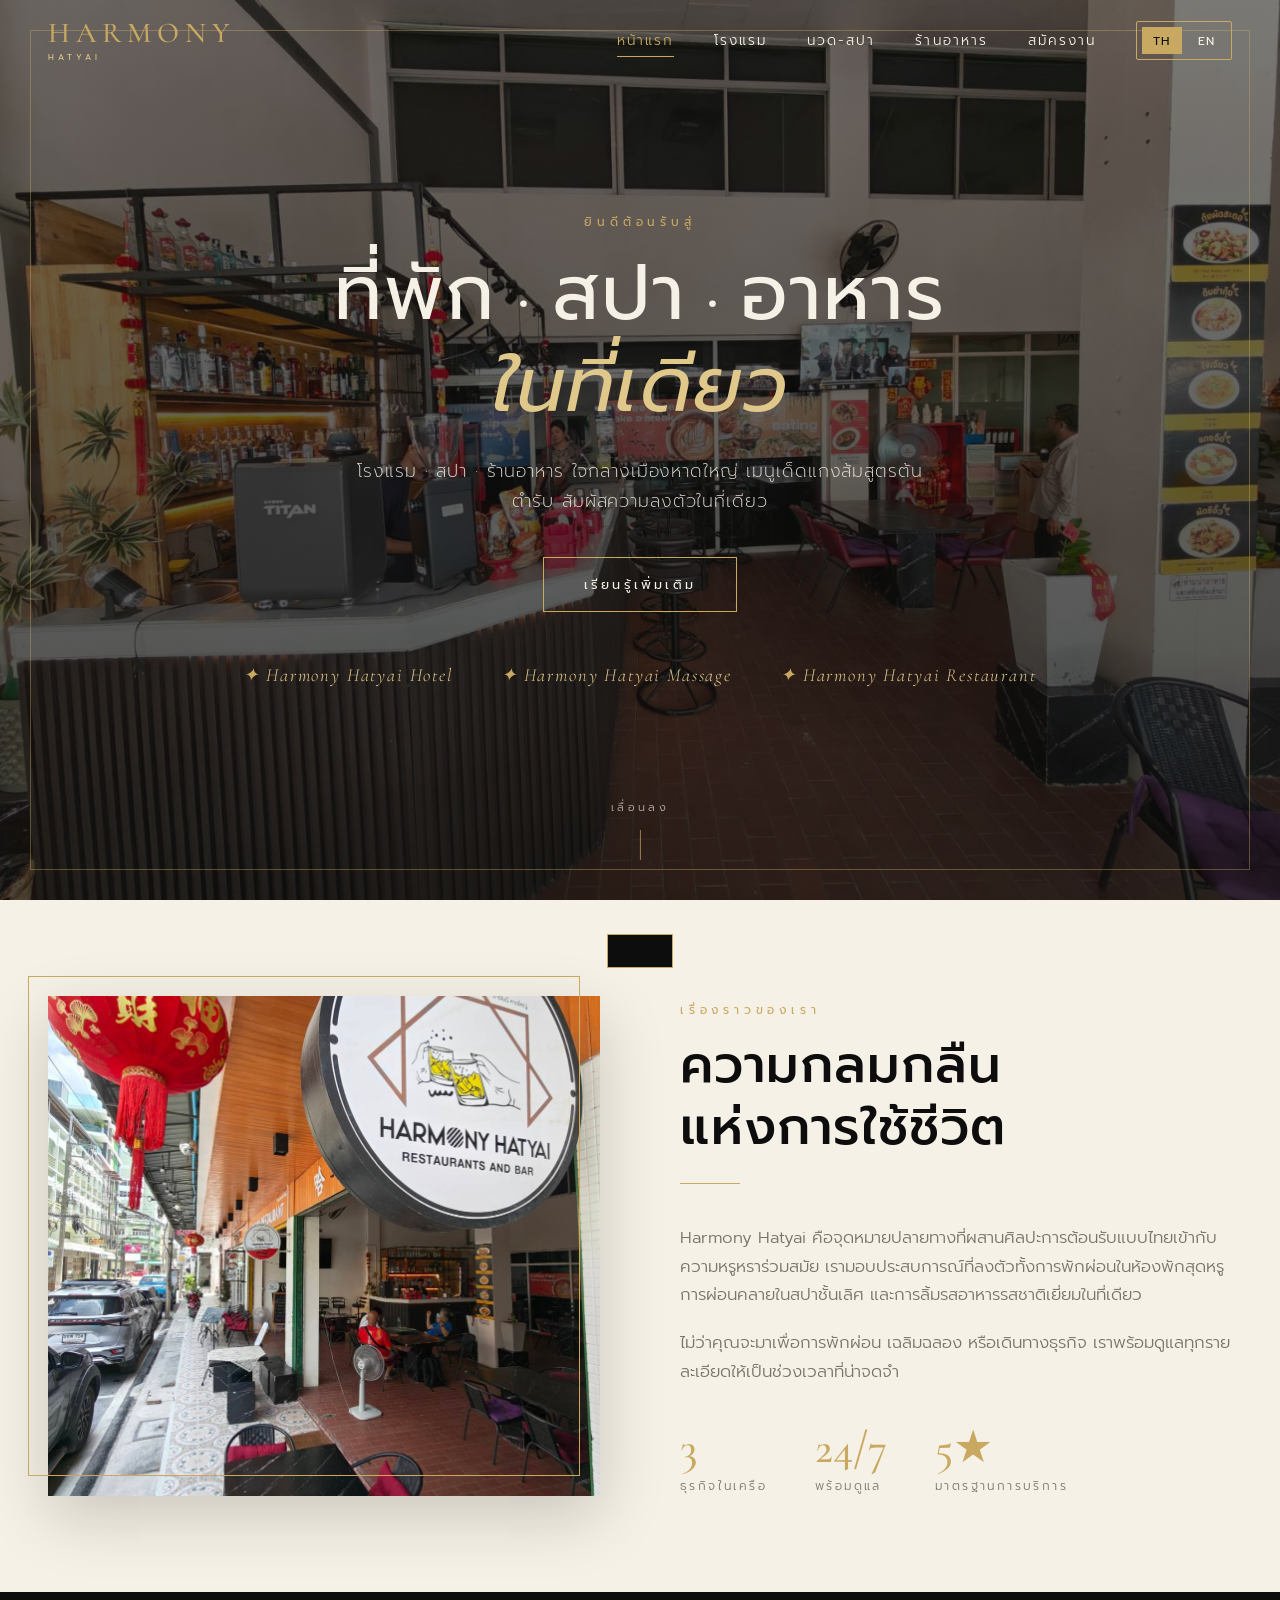
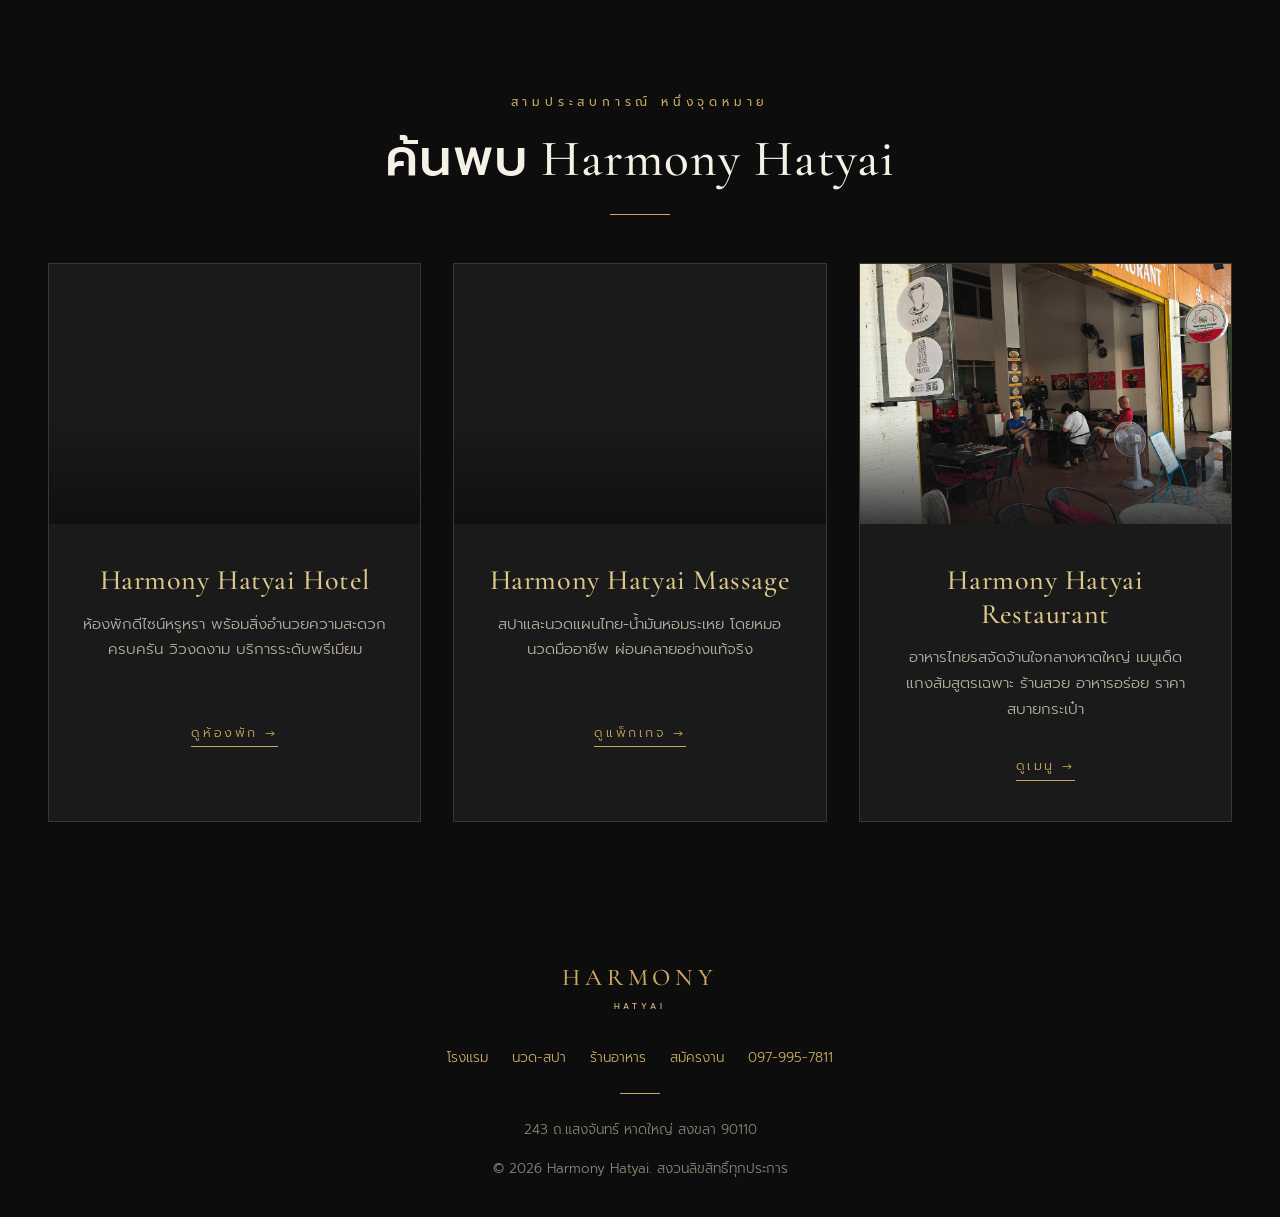
==== commit 2d497496: "Refresh Harmony Hatyai branding and restaurant content" ====
--- a/index.html
+++ b/index.html
@@ -15,7 +15,7 @@
 
 <!-- ===== NAVIGATION ===== -->
 <nav class="nav" id="nav">
-  <a href="index.html" class="logo">HARMO<span>NY</span></a>
+  <a href="index.html" class="logo"><span class="logo-word">HARMO<span>NY</span></span><small>HATYAI</small></a>
   <ul class="nav-menu" id="navMenu">
     <li><a href="index.html" class="active" data-th="หน้าแรก" data-en="Home">หน้าแรก</a></li>
     <li><a href="hotel.html" data-th="โรงแรม" data-en="Hotel">โรงแรม</a></li>
@@ -35,7 +35,7 @@
 </nav>
 
 <!-- ===== HERO ===== -->
-<section class="hero" id="home" style="background-image:url('https://lh3.googleusercontent.com/gps-cs-s/APNQkAEQGRH94NxPWc_laZaG1I14d8iNgCPodyDw8FM6N46tuAVWs47wWmsjtJL8EqA6DGshTO1jTv7ZsnOApcjj4r1quKlAI__S0gXKJxxJaLbGdbPu64daJFur34IcUpddH92s0CAPhg=w2000-h1200-k-no')">
+<section class="hero" id="home" style="background-image:url('photos/restaurant/photo/173055_0.jpg')">
   <div class="hero-content">
     <span class="eyebrow" data-th="ยินดีต้อนรับสู่" data-en="Welcome to">ยินดีต้อนรับสู่</span>
     <h1 data-th="ที่พัก · สปา · อาหาร<br><em>ในที่เดียว</em>"
@@ -47,13 +47,12 @@
       โรงแรม · สปา · ร้านอาหาร ใจกลางเมืองหาดใหญ่ เมนูเด็ดแกงส้มสูตรต้นตำรับ สัมผัสความลงตัวในที่เดียว
     </p>
     <div style="display:flex;gap:1rem;justify-content:center;flex-wrap:wrap">
-      <a href="#booking" class="btn btn-gold" data-th="จองเลย" data-en="Reserve Now">จองเลย</a>
       <a href="#about" class="btn btn-outline" data-th="เรียนรู้เพิ่มเติม" data-en="Discover More">เรียนรู้เพิ่มเติม</a>
     </div>
     <div class="hero-badges">
-      <div class="hero-badge">Harmony Hotel</div>
-      <div class="hero-badge">Harmony Massage</div>
-      <div class="hero-badge">Harmony Restaurant</div>
+      <div class="hero-badge">Harmony Hatyai Hotel</div>
+      <div class="hero-badge">Harmony Hatyai Massage</div>
+      <div class="hero-badge">Harmony Hatyai Restaurant</div>
     </div>
   </div>
   <div class="scroll-hint" data-th="เลื่อนลง" data-en="Scroll">เลื่อนลง</div>
@@ -69,9 +68,9 @@
         <h2 data-th="ความกลมกลืน<br>แห่งการใช้ชีวิต"
             data-en="A Harmony<br>of Living">ความกลมกลืน<br>แห่งการใช้ชีวิต</h2>
         <div class="divider"></div>
-        <p data-th="Harmony คือจุดหมายปลายทางที่ผสานศิลปะการต้อนรับแบบไทยเข้ากับความหรูหราร่วมสมัย เรามอบประสบการณ์ที่ลงตัวทั้งการพักผ่อนในห้องพักสุดหรู การผ่อนคลายในสปาชั้นเลิศ และการลิ้มรสอาหารรสชาติเยี่ยมในที่เดียว"
-           data-en="Harmony is a destination where Thai hospitality meets contemporary luxury. We offer a seamless experience of refined stays, rejuvenating spa treatments, and exquisite dining — all under one roof.">
-          Harmony คือจุดหมายปลายทางที่ผสานศิลปะการต้อนรับแบบไทยเข้ากับความหรูหราร่วมสมัย เรามอบประสบการณ์ที่ลงตัวทั้งการพักผ่อนในห้องพักสุดหรู การผ่อนคลายในสปาชั้นเลิศ และการลิ้มรสอาหารรสชาติเยี่ยมในที่เดียว
+        <p data-th="Harmony Hatyai คือจุดหมายปลายทางที่ผสานศิลปะการต้อนรับแบบไทยเข้ากับความหรูหราร่วมสมัย เรามอบประสบการณ์ที่ลงตัวทั้งการพักผ่อนในห้องพักสุดหรู การผ่อนคลายในสปาชั้นเลิศ และการลิ้มรสอาหารรสชาติเยี่ยมในที่เดียว"
+           data-en="Harmony Hatyai is a destination where Thai hospitality meets contemporary luxury. We offer a seamless experience of refined stays, rejuvenating spa treatments, and exquisite dining — all under one roof.">
+          Harmony Hatyai คือจุดหมายปลายทางที่ผสานศิลปะการต้อนรับแบบไทยเข้ากับความหรูหราร่วมสมัย เรามอบประสบการณ์ที่ลงตัวทั้งการพักผ่อนในห้องพักสุดหรู การผ่อนคลายในสปาชั้นเลิศ และการลิ้มรสอาหารรสชาติเยี่ยมในที่เดียว
         </p>
         <p data-th="ไม่ว่าคุณจะมาเพื่อการพักผ่อน เฉลิมฉลอง หรือเดินทางธุรกิจ เราพร้อมดูแลทุกรายละเอียดให้เป็นช่วงเวลาที่น่าจดจำ"
            data-en="Whether you come to unwind, celebrate, or travel for business, every detail is crafted to make your time with us truly memorable.">
@@ -100,13 +99,13 @@
 <section class="services center" id="services">
   <div class="container">
     <span class="eyebrow" data-th="สามประสบการณ์ หนึ่งจุดหมาย" data-en="Three Experiences, One Destination">สามประสบการณ์ หนึ่งจุดหมาย</span>
-    <h2 data-th="ค้นพบ Harmony" data-en="Discover Harmony">ค้นพบ Harmony</h2>
+    <h2 data-th="ค้นพบ Harmony Hatyai" data-en="Discover Harmony Hatyai">ค้นพบ Harmony Hatyai</h2>
     <div class="divider"></div>
     <div class="services-grid">
       <a href="hotel.html" class="service-card reveal">
         <div class="service-img" style="background-image:url('https://images.unsplash.com/photo-1611892440504-42a792e24d32?auto=format&fit=crop&w=900&q=80')"></div>
         <div class="service-body">
-          <h3>Harmony Hotel</h3>
+          <h3>Harmony Hatyai Hotel</h3>
           <p data-th="ห้องพักดีไซน์หรูหรา พร้อมสิ่งอำนวยความสะดวกครบครัน วิวงดงาม บริการระดับพรีเมียม"
              data-en="Luxuriously designed rooms with premium amenities, breathtaking views, and world-class service.">
             ห้องพักดีไซน์หรูหรา พร้อมสิ่งอำนวยความสะดวกครบครัน วิวงดงาม บริการระดับพรีเมียม
@@ -117,7 +116,7 @@
       <a href="massage.html" class="service-card reveal">
         <div class="service-img" style="background-image:url('https://images.unsplash.com/photo-1544161515-4ab6ce6db874?auto=format&fit=crop&w=900&q=80')"></div>
         <div class="service-body">
-          <h3>Harmony Massage</h3>
+          <h3>Harmony Hatyai Massage</h3>
           <p data-th="สปาและนวดแผนไทย-น้ำมันหอมระเหย โดยหมอนวดมืออาชีพ ผ่อนคลายอย่างแท้จริง"
              data-en="Authentic Thai and aromatherapy massage by certified therapists — true relaxation awaits.">
             สปาและนวดแผนไทย-น้ำมันหอมระเหย โดยหมอนวดมืออาชีพ ผ่อนคลายอย่างแท้จริง
@@ -126,9 +125,9 @@
         </div>
       </a>
       <a href="restaurant.html" class="service-card reveal">
-        <div class="service-img" style="background-image:url('https://lh3.googleusercontent.com/gps-cs-s/APNQkAEQGRH94NxPWc_laZaG1I14d8iNgCPodyDw8FM6N46tuAVWs47wWmsjtJL8EqA6DGshTO1jTv7ZsnOApcjj4r1quKlAI__S0gXKJxxJaLbGdbPu64daJFur34IcUpddH92s0CAPhg=w900-h600-k-no')"></div>
+        <div class="service-img" style="background-image:url('photos/restaurant/photo/173062_0.jpg')"></div>
         <div class="service-body">
-          <h3>Harmony Restaurant</h3>
+          <h3>Harmony Hatyai Restaurant</h3>
           <p data-th="อาหารไทยรสจัดจ้านใจกลางหาดใหญ่ เมนูเด็ดแกงส้มสูตรเฉพาะ ร้านสวย อาหารอร่อย ราคาสบายกระเป๋า"
              data-en="Authentic Thai flavors in the heart of Hat Yai. Famous for our signature Gaeng Som — beautiful space, delicious food, friendly prices.">
             อาหารไทยรสจัดจ้านใจกลางหาดใหญ่ เมนูเด็ดแกงส้มสูตรเฉพาะ ร้านสวย อาหารอร่อย ราคาสบายกระเป๋า
@@ -140,66 +139,9 @@
   </div>
 </section>
 
-<!-- ===== BOOKING ===== -->
-<section class="booking center" id="booking">
-  <div class="booking-wrap">
-    <span class="eyebrow" data-th="จองเลย" data-en="Make a Reservation">จองเลย</span>
-    <h2 data-th="เริ่มต้นประสบการณ์ของคุณ" data-en="Begin Your Experience">เริ่มต้นประสบการณ์ของคุณ</h2>
-    <div class="divider" style="margin:1.5rem auto"></div>
-    <p data-th="กรอกข้อมูลด้านล่าง ทีมงานจะติดต่อกลับภายใน 24 ชั่วโมง" data-en="Fill in the details below and our team will respond within 24 hours.">
-      กรอกข้อมูลด้านล่าง ทีมงานจะติดต่อกลับภายใน 24 ชั่วโมง
-    </p>
-    <form class="booking-form" id="bookingForm" onsubmit="handleBooking(event)" style="text-align:left">
-      <div class="form-row">
-        <div class="form-field">
-          <label data-th="ชื่อ-นามสกุล" data-en="Full Name">ชื่อ-นามสกุล</label>
-          <input type="text" name="name" required />
-        </div>
-        <div class="form-field">
-          <label data-th="เบอร์โทร" data-en="Phone">เบอร์โทร</label>
-          <input type="tel" name="phone" required />
-        </div>
-      </div>
-      <div class="form-row">
-        <div class="form-field">
-          <label data-th="อีเมล" data-en="Email">อีเมล</label>
-          <input type="email" name="email" required />
-        </div>
-        <div class="form-field">
-          <label data-th="ประเภทการจอง" data-en="Reservation Type">ประเภทการจอง</label>
-          <select name="type" required>
-            <option value="hotel" data-th="จองห้องพัก (Hotel)" data-en="Hotel Room">จองห้องพัก (Hotel)</option>
-            <option value="massage" data-th="นัดนวด (Massage)" data-en="Massage Treatment">นัดนวด (Massage)</option>
-            <option value="restaurant" data-th="จองโต๊ะอาหาร (Restaurant)" data-en="Restaurant Table">จองโต๊ะอาหาร (Restaurant)</option>
-          </select>
-        </div>
-      </div>
-      <div class="form-row">
-        <div class="form-field">
-          <label data-th="วันที่" data-en="Date">วันที่</label>
-          <input type="date" name="date" required />
-        </div>
-        <div class="form-field">
-          <label data-th="จำนวนคน" data-en="Guests">จำนวนคน</label>
-          <input type="number" name="guests" min="1" value="2" required />
-        </div>
-      </div>
-      <div class="form-row">
-        <div class="form-field full">
-          <label data-th="ข้อความเพิ่มเติม (ไม่บังคับ)" data-en="Additional Notes (optional)">ข้อความเพิ่มเติม (ไม่บังคับ)</label>
-          <textarea name="notes" rows="3"></textarea>
-        </div>
-      </div>
-      <div class="form-submit">
-        <button type="submit" class="btn btn-gold" data-th="ยืนยันการจอง" data-en="Confirm Reservation">ยืนยันการจอง</button>
-      </div>
-    </form>
-  </div>
-</section>
-
 <!-- ===== FOOTER ===== -->
 <footer>
-  <a href="index.html" class="logo">HARMO<span style="color:var(--gold)">NY</span></a>
+  <a href="index.html" class="logo"><span class="logo-word">HARMO<span style="color:var(--gold)">NY</span></span><small>HATYAI</small></a>
   <div class="footer-quick">
     <a href="hotel.html" data-th="โรงแรม" data-en="Hotel">โรงแรม</a>
     <a href="massage.html" data-th="นวด-สปา" data-en="Spa">นวด-สปา</a>
--- a/styles.css
+++ b/styles.css
@@ -71,10 +71,26 @@
   font-size:1.8rem;
   font-weight:500;
   color:var(--cream);
+  text-decoration:none;
+  display:inline-flex;
+  flex-direction:column;
+  align-items:flex-start;
+  line-height:1;
+  white-space:nowrap;
+}
+.logo-word{
   letter-spacing:.2em;
-  text-decoration:none;
+  display:block;
 }
 .logo span{color:var(--gold)}
+.logo small{
+  margin-top:.35rem;
+  font-family:var(--sans);
+  font-size:.52rem;
+  font-weight:400;
+  letter-spacing:.48em;
+  color:var(--gold-light);
+}
 .nav-menu{
   display:flex;gap:2.5rem;list-style:none;align-items:center;
 }
@@ -215,7 +231,7 @@
 }
 .about-image{
   position:relative;height:500px;
-  background:url('https://images.unsplash.com/photo-1540541338287-41700207dee6?auto=format&fit=crop&w=1000&q=80') center/cover;
+  background:url('photos/restaurant/photo/173058_0.jpg') center/cover;
   box-shadow:var(--shadow);
 }
 .about-image::before{
@@ -369,6 +385,54 @@
   text-align:left;font-size:.9rem;color:var(--muted);
 }
 
+.menu-preview{
+  margin-top:3.5rem;
+  padding:2.5rem;
+  background:linear-gradient(180deg, rgba(201,169,97,.08), rgba(255,255,255,.72));
+  border:1px solid rgba(201,169,97,.3);
+  box-shadow:var(--shadow);
+  text-align:left;
+}
+.menu-preview-heading{
+  max-width:760px;
+  margin-bottom:2rem;
+}
+.menu-preview-heading h3{
+  margin-bottom:.8rem;
+  color:var(--ink);
+}
+.menu-preview-heading p{
+  color:var(--muted);
+  line-height:1.8;
+}
+.menu-preview-grid{
+  display:grid;
+  grid-template-columns:repeat(3,1fr);
+  gap:1.5rem;
+}
+.menu-preview-card{
+  background:#fff;
+  border:1px solid rgba(13,13,13,.08);
+  overflow:hidden;
+}
+.menu-preview-image{
+  aspect-ratio:4/3;
+  background-size:cover;
+  background-position:center;
+}
+.menu-preview-body{
+  padding:1.25rem 1.25rem 1.4rem;
+}
+.menu-preview-body h4{
+  margin-bottom:.55rem;
+  color:var(--ink);
+}
+.menu-preview-body p{
+  color:var(--muted);
+  font-size:.92rem;
+  line-height:1.7;
+}
+
 /* Careers / Jobs */
 .careers{background:var(--cream);padding:7rem 3rem}
 .careers-grid{
@@ -429,6 +493,22 @@
 }
 .job-apply:hover{background:var(--gold);color:var(--ink)}
 
+/* Apply info block (careers page) */
+.apply-info{
+  max-width:760px;margin:4rem auto 0;text-align:center;
+  padding:3rem 2rem;background:#fff;
+  border:1px solid rgba(13,13,13,.08);
+}
+.apply-info h3{
+  font-family:'Cormorant Garamond',serif;font-weight:400;
+  font-size:1.8rem;color:var(--ink);margin-bottom:.5rem;
+}
+.apply-info .divider{margin-left:auto;margin-right:auto}
+.apply-info p{color:var(--muted);margin-bottom:1.5rem;line-height:1.8}
+.apply-contacts{
+  display:flex;gap:1rem;justify-content:center;flex-wrap:wrap;
+}
+
 /* Gallery */
 .gallery{background:var(--cream)}
 .gallery-grid{
@@ -462,44 +542,6 @@
   font-size:2rem;background:none;border:none;cursor:pointer;
   font-family:var(--serif);
 }
-
-/* Booking Form */
-.booking{
-  background:
-    linear-gradient(rgba(13,13,13,.85),rgba(13,13,13,.9)),
-    url('https://images.unsplash.com/photo-1519741497674-611481863552?auto=format&fit=crop&w=2000&q=80') center/cover fixed;
-  color:var(--cream);padding:8rem 3rem;
-}
-.booking h2{color:var(--cream)}
-.booking-wrap{max-width:900px;margin:0 auto}
-.booking-form{
-  background:rgba(26,26,26,.7);
-  border:1px solid rgba(201,169,97,.3);
-  padding:3rem;margin-top:3rem;
-  backdrop-filter:blur(10px);
-}
-.form-row{
-  display:grid;grid-template-columns:1fr 1fr;gap:1.5rem;margin-bottom:1.2rem;
-}
-.form-field{display:flex;flex-direction:column}
-.form-field label{
-  font-size:.7rem;letter-spacing:.25em;text-transform:uppercase;
-  color:var(--gold);margin-bottom:.5rem;
-}
-.form-field input,
-.form-field select,
-.form-field textarea{
-  background:transparent;border:none;border-bottom:1px solid rgba(201,169,97,.4);
-  color:var(--cream);padding:.7rem 0;font-family:var(--sans);font-size:.95rem;
-  transition:border-color .3s;
-}
-.form-field input:focus,
-.form-field select:focus,
-.form-field textarea:focus{outline:none;border-bottom-color:var(--gold)}
-.form-field select{cursor:pointer}
-.form-field select option{background:var(--ink);color:var(--cream)}
-.form-field.full{grid-column:1/-1}
-.form-submit{text-align:center;margin-top:2rem}
 
 /* Footer */
 footer{
@@ -550,6 +592,8 @@
   .services-grid{grid-template-columns:1fr}
   .menu-grid{grid-template-columns:1fr;gap:2rem}
   .sets-wrap{grid-template-columns:1fr;gap:1.5rem}
+  .menu-preview{padding:1.5rem}
+  .menu-preview-grid{grid-template-columns:1fr}
   .set-badge{font-size:1.6rem;padding:1rem 1.5rem 1.5rem 2.5rem}
   .careers{padding:4rem 1.5rem}
   .careers-grid{grid-template-columns:1fr;gap:1.5rem}
@@ -559,7 +603,5 @@
   .gallery-item:nth-child(1){grid-column:span 2;grid-row:span 1}
   .form-row{grid-template-columns:1fr}
   .about-stats{gap:1.5rem;flex-wrap:wrap}
-  .booking{padding:5rem 1.5rem}
-  .booking-form{padding:2rem 1.5rem}
   .hero-badges{gap:1.5rem}
 }
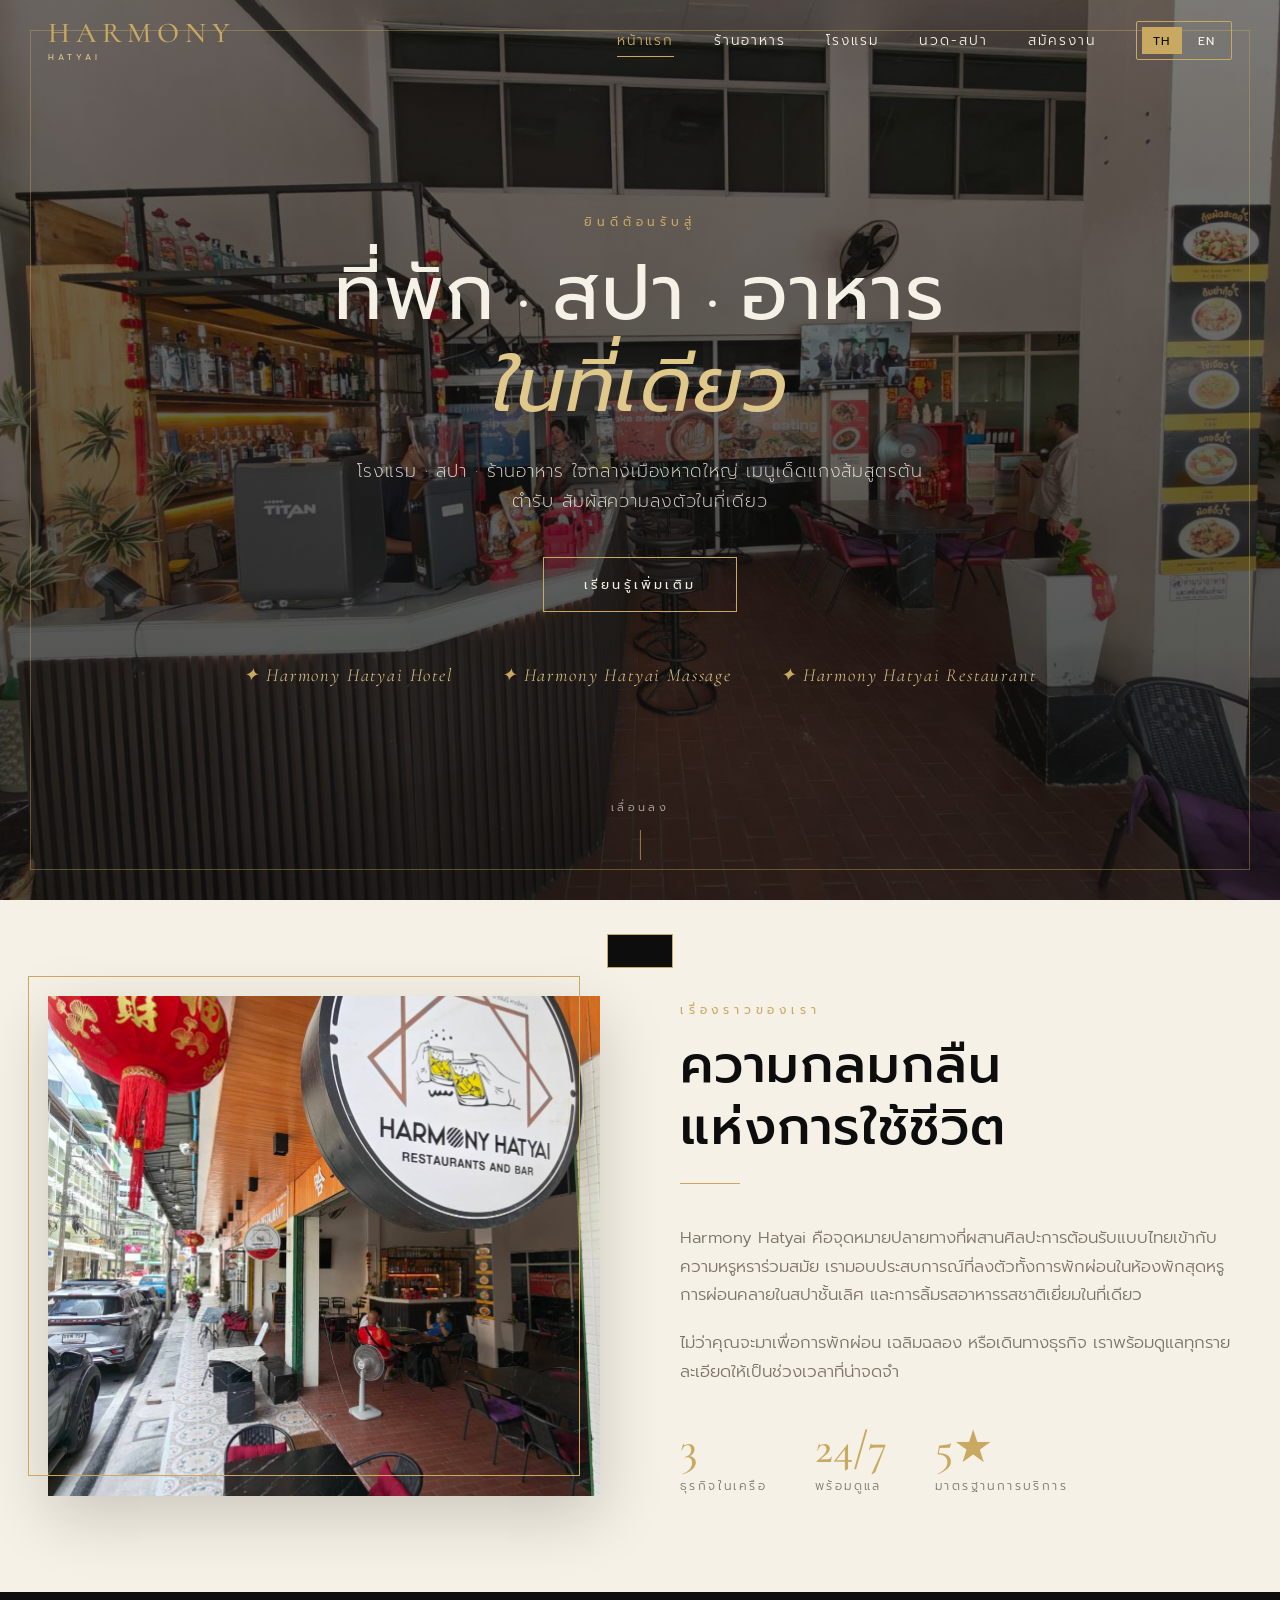
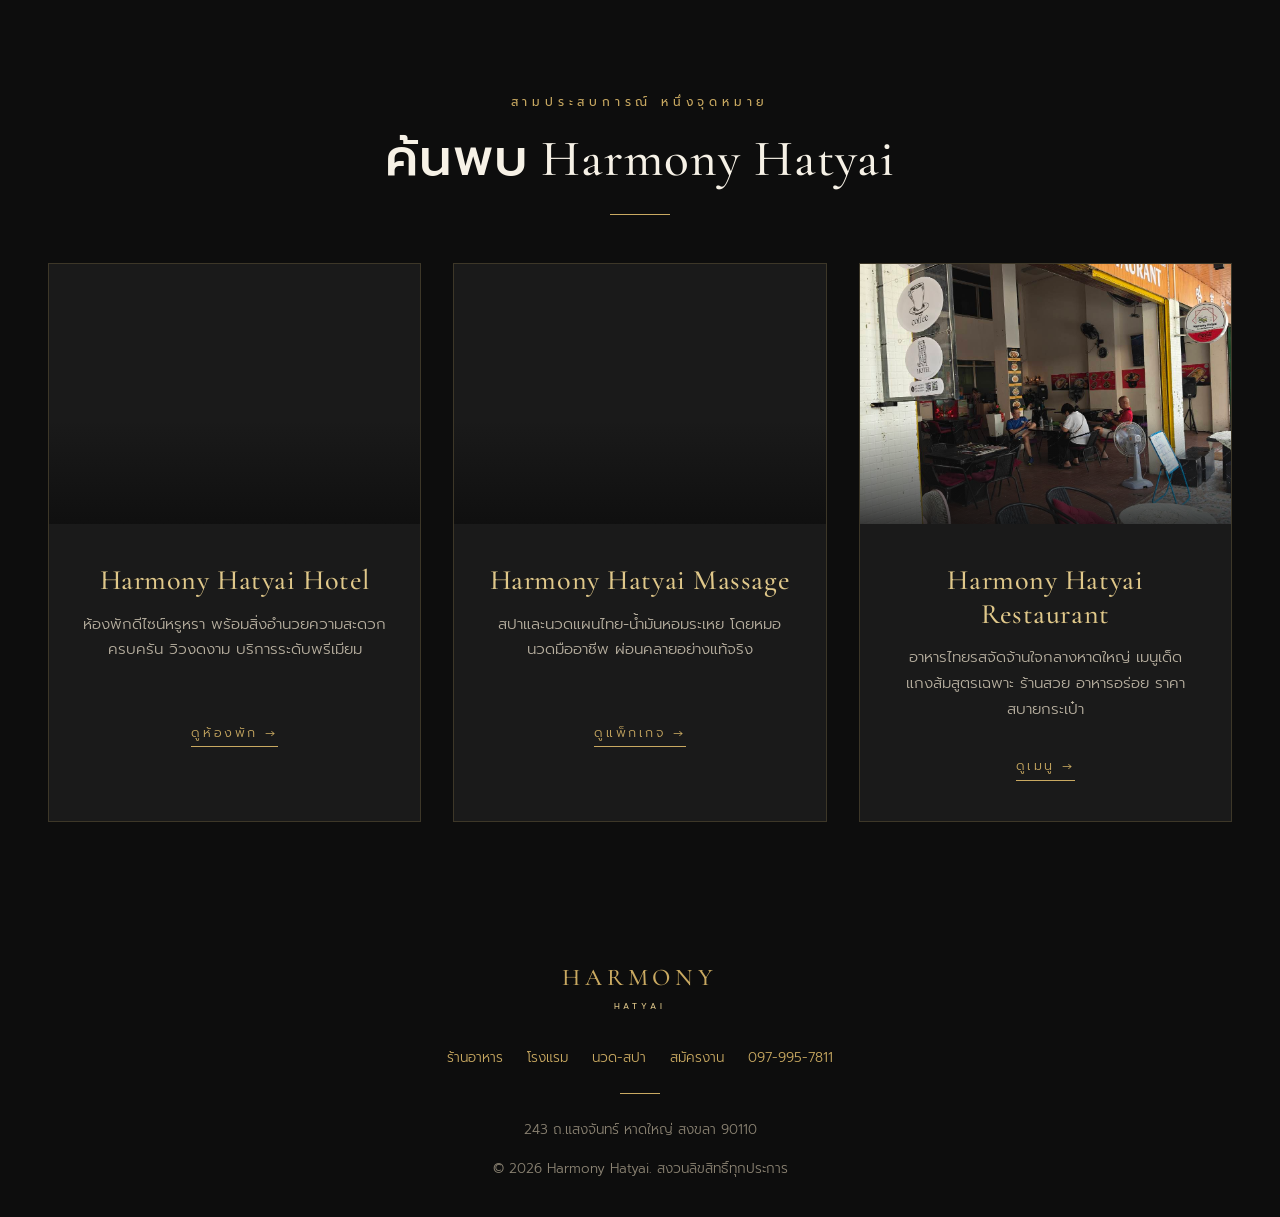
==== commit b0faf9ad: "Tighten careers spacing and reorder navigation" ====
--- a/index.html
+++ b/index.html
@@ -18,9 +18,9 @@
   <a href="index.html" class="logo"><span class="logo-word">HARMO<span>NY</span></span><small>HATYAI</small></a>
   <ul class="nav-menu" id="navMenu">
     <li><a href="index.html" class="active" data-th="หน้าแรก" data-en="Home">หน้าแรก</a></li>
+    <li><a href="restaurant.html" data-th="ร้านอาหาร" data-en="Dining">ร้านอาหาร</a></li>
     <li><a href="hotel.html" data-th="โรงแรม" data-en="Hotel">โรงแรม</a></li>
     <li><a href="massage.html" data-th="นวด-สปา" data-en="Spa">นวด-สปา</a></li>
-    <li><a href="restaurant.html" data-th="ร้านอาหาร" data-en="Dining">ร้านอาหาร</a></li>
     <li><a href="careers.html" data-th="สมัครงาน" data-en="Careers">สมัครงาน</a></li>
     <li>
       <div class="lang-toggle">
@@ -143,9 +143,9 @@
 <footer>
   <a href="index.html" class="logo"><span class="logo-word">HARMO<span style="color:var(--gold)">NY</span></span><small>HATYAI</small></a>
   <div class="footer-quick">
+    <a href="restaurant.html" data-th="ร้านอาหาร" data-en="Dining">ร้านอาหาร</a>
     <a href="hotel.html" data-th="โรงแรม" data-en="Hotel">โรงแรม</a>
     <a href="massage.html" data-th="นวด-สปา" data-en="Spa">นวด-สปา</a>
-    <a href="restaurant.html" data-th="ร้านอาหาร" data-en="Dining">ร้านอาหาร</a>
     <a href="careers.html" data-th="สมัครงาน" data-en="Careers">สมัครงาน</a>
     <a href="tel:+66979957811">097-995-7811</a>
   </div>
--- a/styles.css
+++ b/styles.css
@@ -434,6 +434,7 @@
 }
 
 /* Careers / Jobs */
+.careers-intro{padding-bottom:2rem}
 .careers{background:var(--cream);padding:7rem 3rem}
 .careers-grid{
   display:grid;grid-template-columns:1fr 1fr;gap:2rem;margin-top:3rem;
@@ -595,6 +596,7 @@
   .menu-preview{padding:1.5rem}
   .menu-preview-grid{grid-template-columns:1fr}
   .set-badge{font-size:1.6rem;padding:1rem 1.5rem 1.5rem 2.5rem}
+  .careers-intro{padding-bottom:1rem}
   .careers{padding:4rem 1.5rem}
   .careers-grid{grid-template-columns:1fr;gap:1.5rem}
   .job-card{padding:1.8rem}
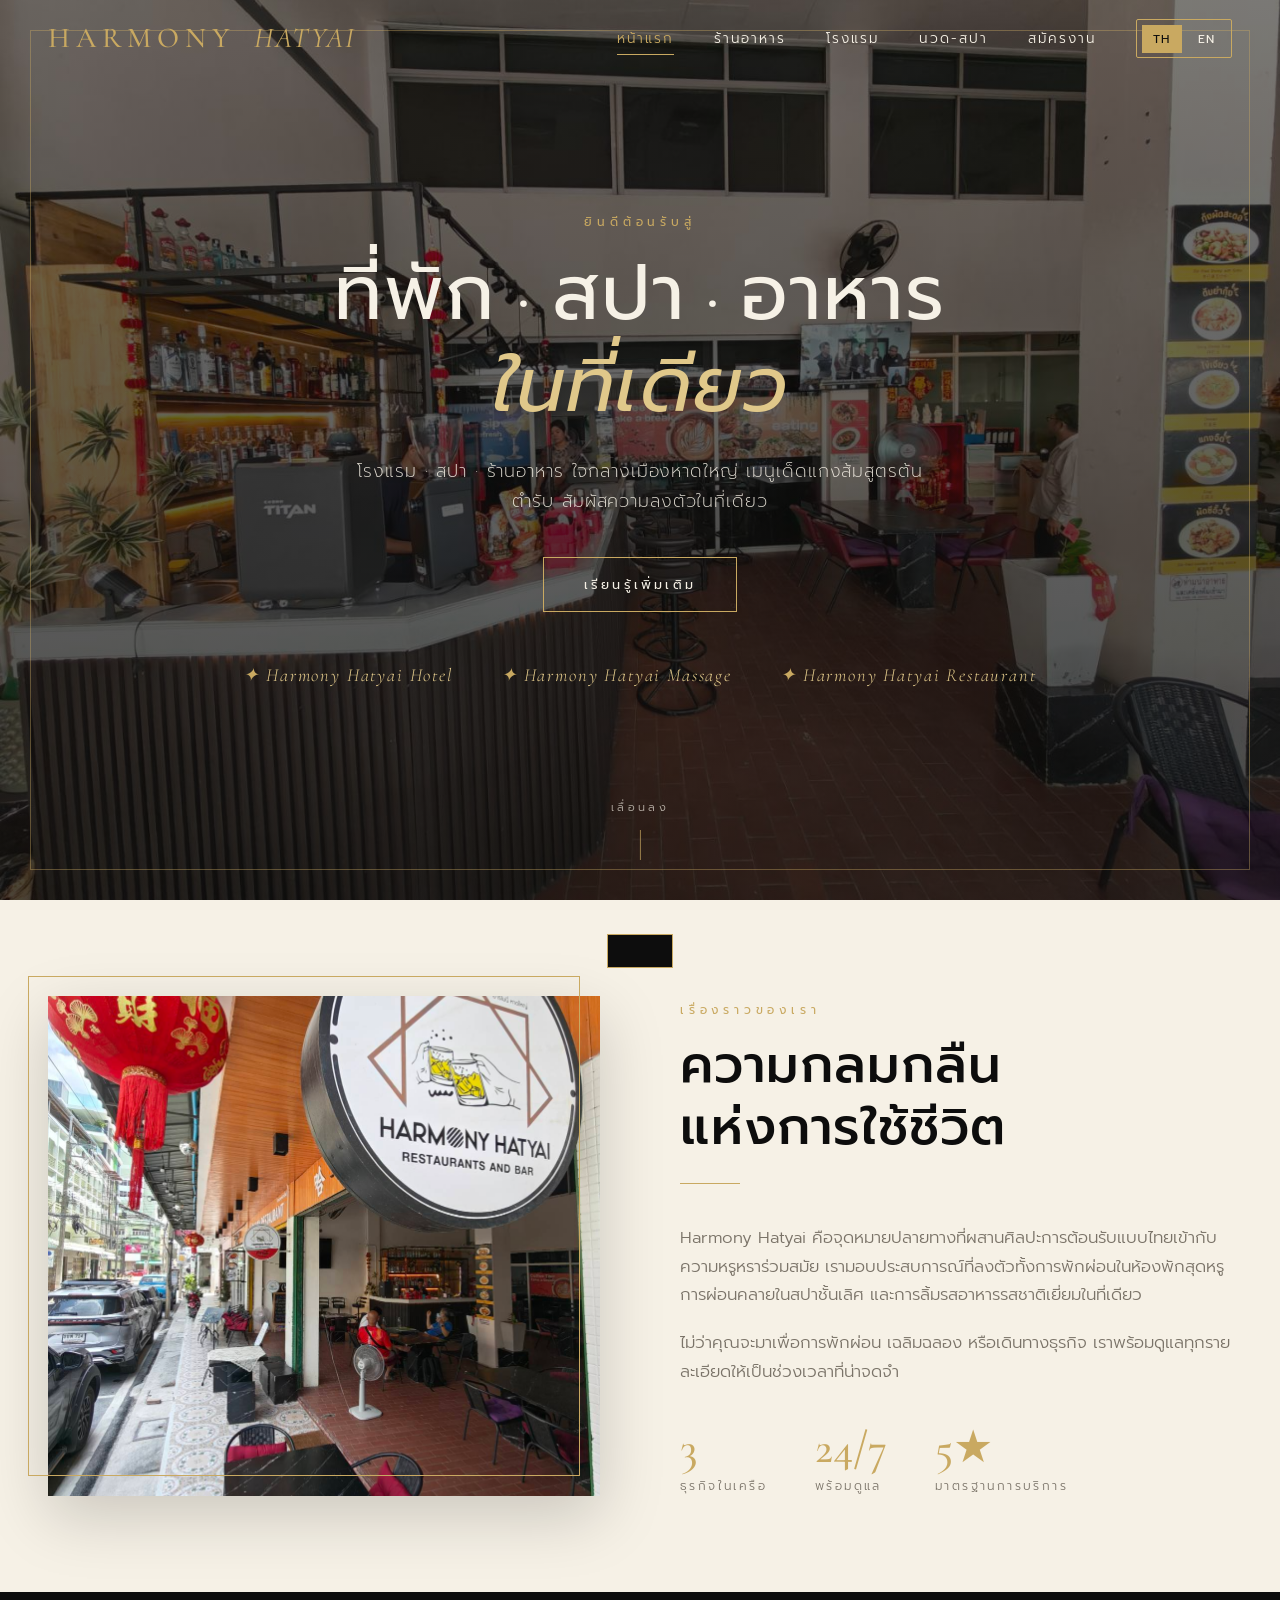
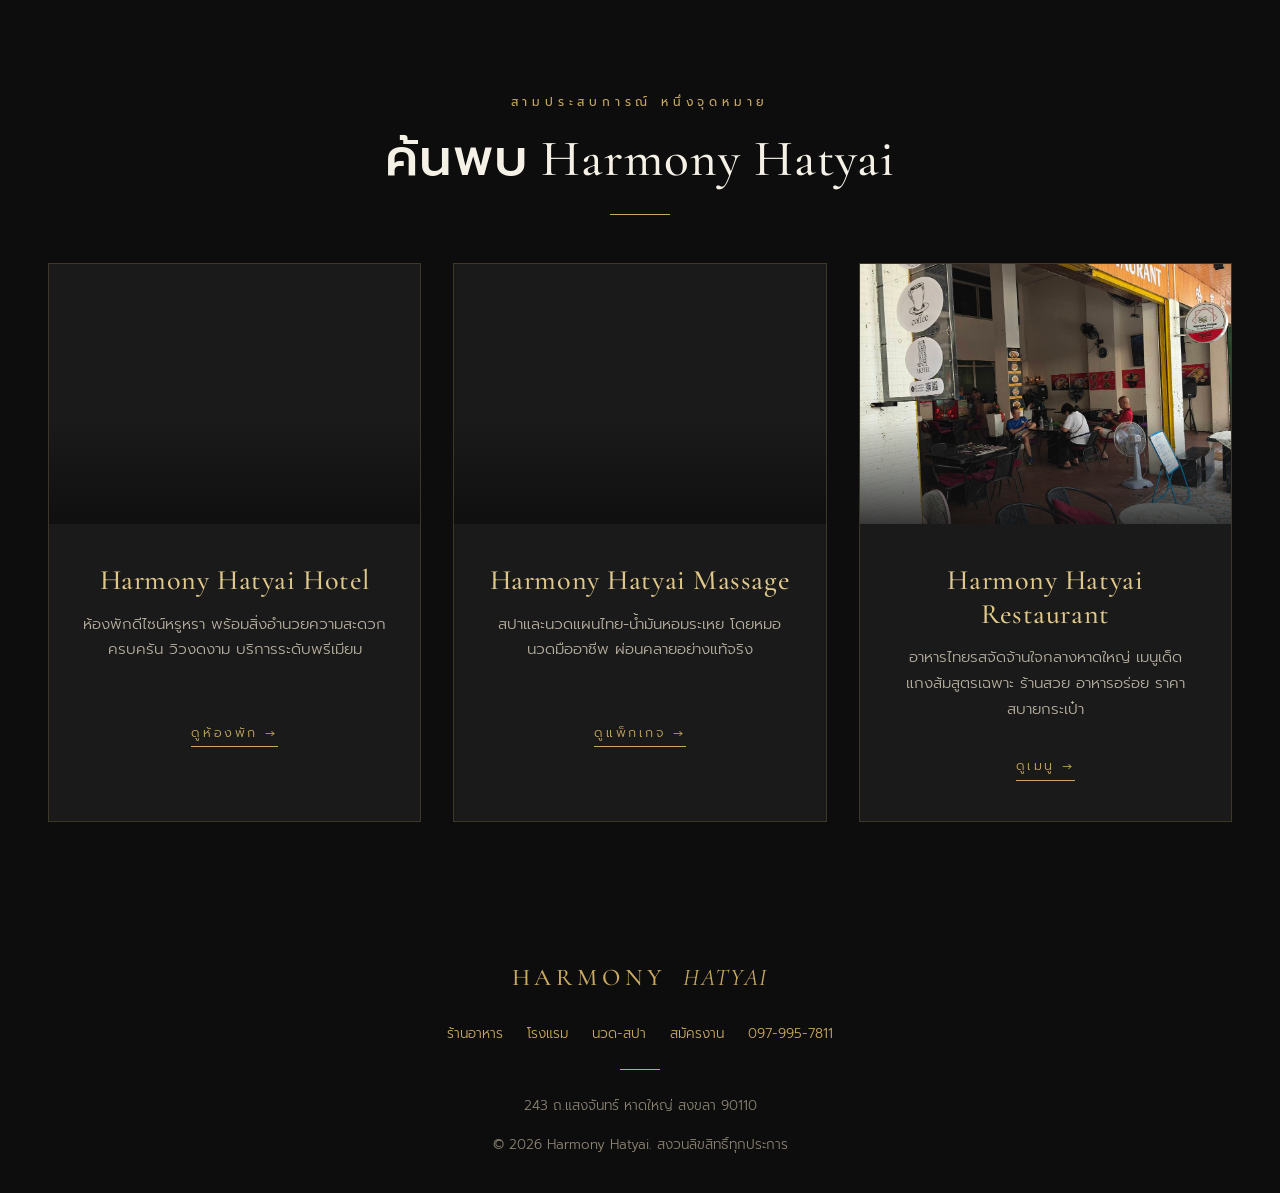
==== commit c5423f61: "Refine Harmony Hatyai logo styling" ====
--- a/index.html
+++ b/index.html
@@ -15,7 +15,7 @@
 
 <!-- ===== NAVIGATION ===== -->
 <nav class="nav" id="nav">
-  <a href="index.html" class="logo"><span class="logo-word">HARMO<span>NY</span></span><small>HATYAI</small></a>
+  <a href="index.html" class="logo"><span class="logo-word">HARMONY <span class="logo-city">HATYAI</span></span></a>
   <ul class="nav-menu" id="navMenu">
     <li><a href="index.html" class="active" data-th="หน้าแรก" data-en="Home">หน้าแรก</a></li>
     <li><a href="restaurant.html" data-th="ร้านอาหาร" data-en="Dining">ร้านอาหาร</a></li>
@@ -141,7 +141,7 @@
 
 <!-- ===== FOOTER ===== -->
 <footer>
-  <a href="index.html" class="logo"><span class="logo-word">HARMO<span style="color:var(--gold)">NY</span></span><small>HATYAI</small></a>
+  <a href="index.html" class="logo"><span class="logo-word">HARMONY <span class="logo-city">HATYAI</span></span></a>
   <div class="footer-quick">
     <a href="restaurant.html" data-th="ร้านอาหาร" data-en="Dining">ร้านอาหาร</a>
     <a href="hotel.html" data-th="โรงแรม" data-en="Hotel">โรงแรม</a>
--- a/styles.css
+++ b/styles.css
@@ -72,24 +72,24 @@
   font-weight:500;
   color:var(--cream);
   text-decoration:none;
-  display:inline-flex;
-  flex-direction:column;
-  align-items:flex-start;
+  display:inline-block;
   line-height:1;
   white-space:nowrap;
 }
 .logo-word{
   letter-spacing:.2em;
-  display:block;
+  display:inline-block;
 }
 .logo span{color:var(--gold)}
-.logo small{
-  margin-top:.35rem;
-  font-family:var(--sans);
-  font-size:.52rem;
+.logo-city{
+  color:var(--gold-light);
+  margin-left:.2em;
+  font-family:var(--serif);
+  font-size:1em;
   font-weight:400;
-  letter-spacing:.48em;
-  color:var(--gold-light);
+  font-style:italic;
+  letter-spacing:.08em;
+  vertical-align:baseline;
 }
 .nav-menu{
   display:flex;gap:2.5rem;list-style:none;align-items:center;
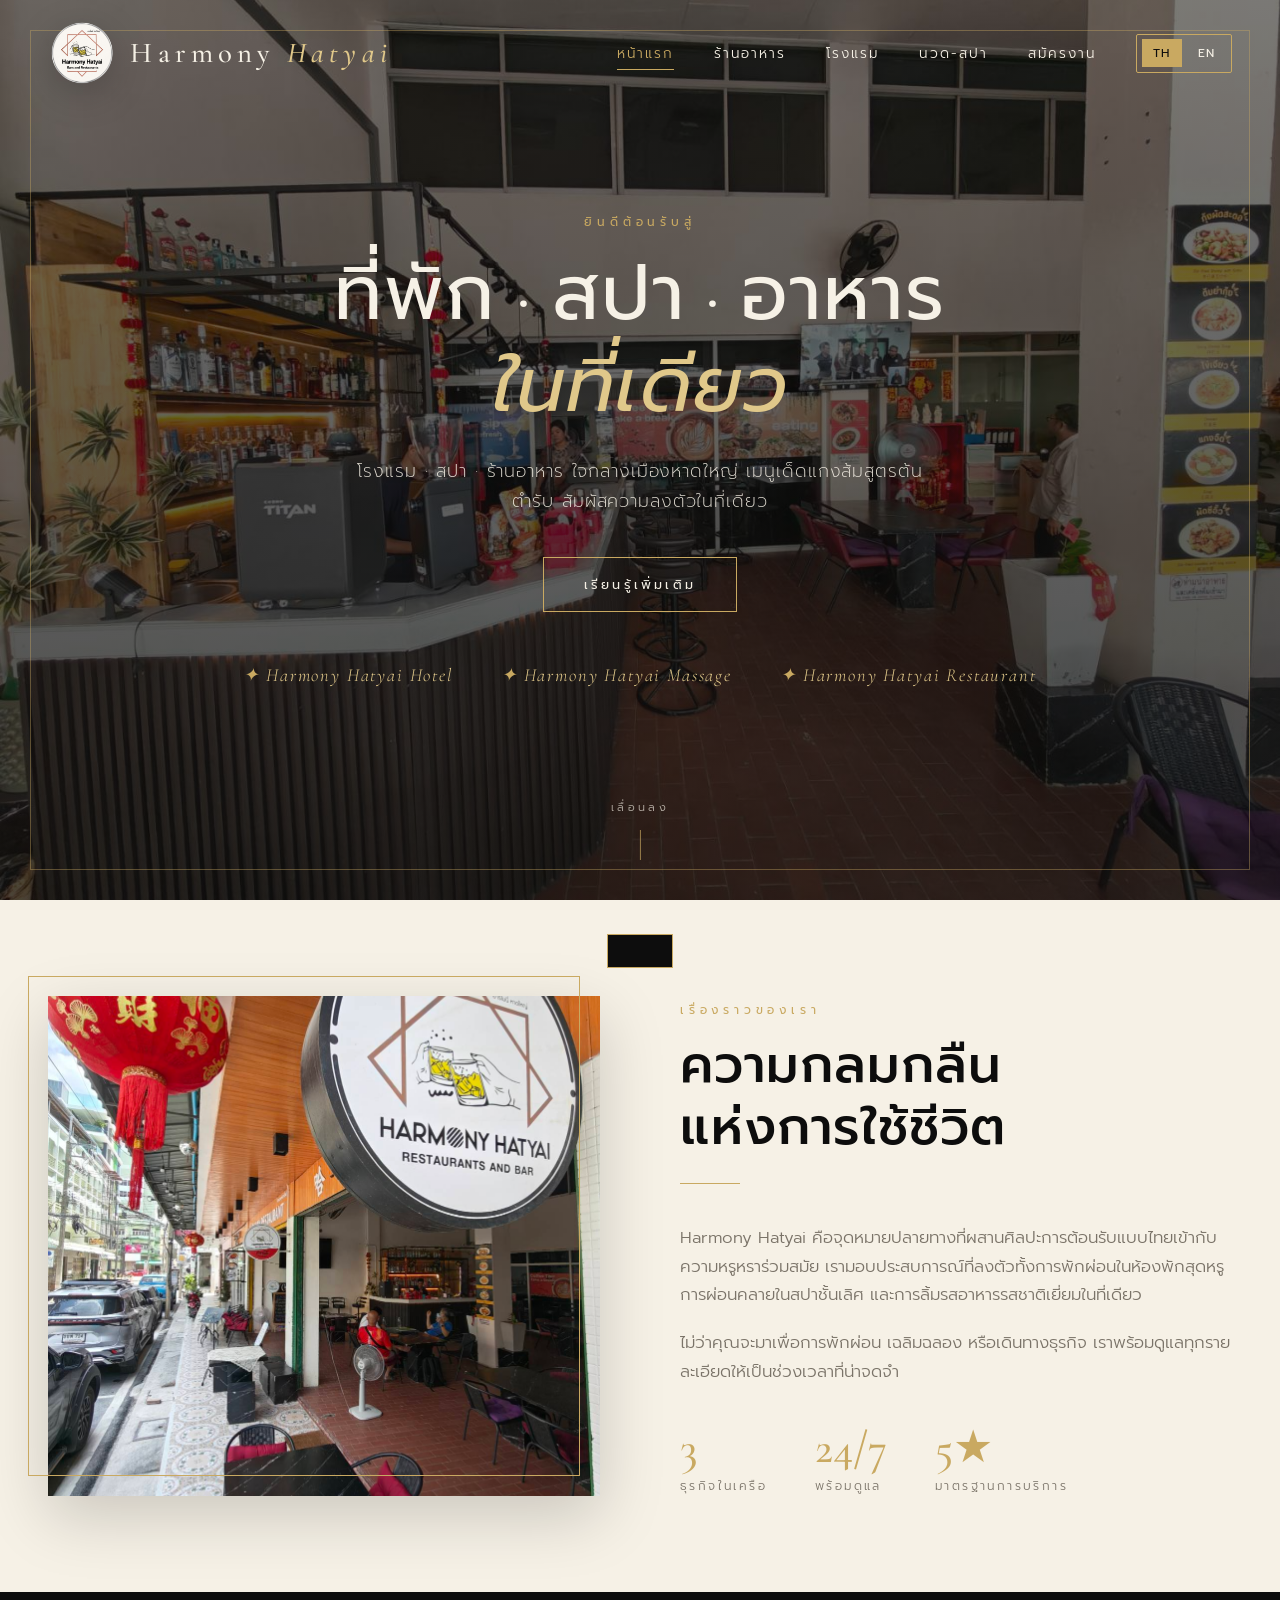
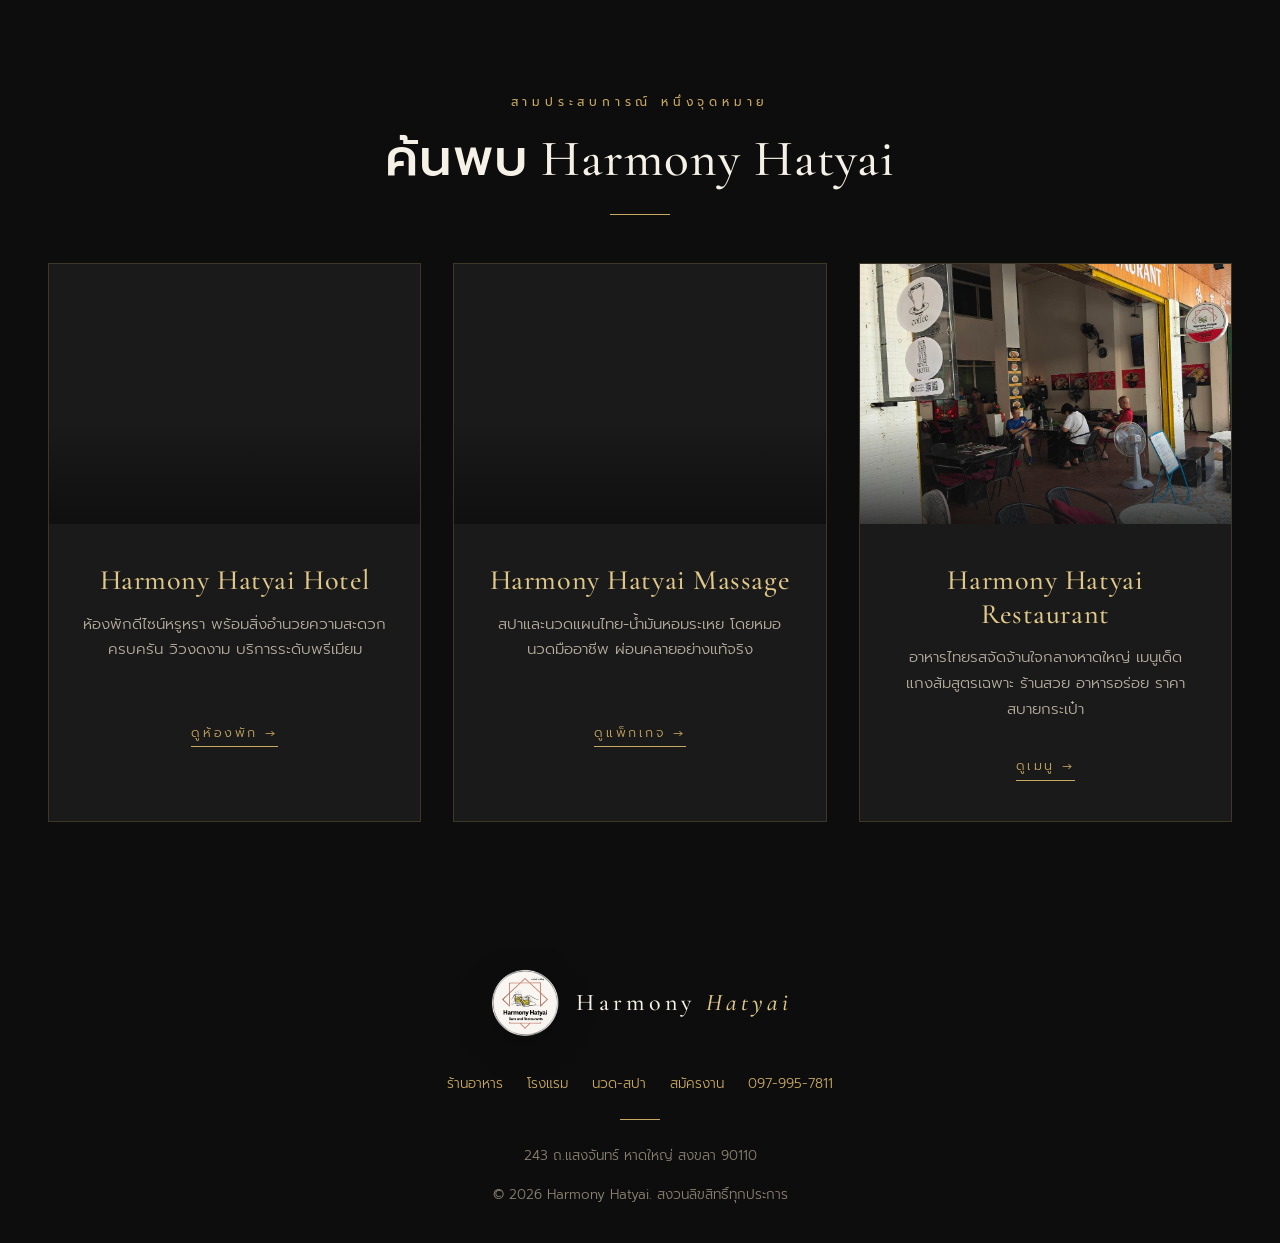
==== commit ba54d7e1: "add logo" ====
--- a/index.html
+++ b/index.html
@@ -15,7 +15,7 @@
 
 <!-- ===== NAVIGATION ===== -->
 <nav class="nav" id="nav">
-  <a href="index.html" class="logo"><span class="logo-word">HARMONY <span class="logo-city">HATYAI</span></span></a>
+  <a href="index.html" class="logo"><img src="photos/restaurant/logo/Logo_clean1.png" alt="Harmony Hatyai logo" class="logo-mark"><span class="logo-text"><span class="logo-word">Harmony <span class="logo-city">Hatyai</span></span></span></a>
   <ul class="nav-menu" id="navMenu">
     <li><a href="index.html" class="active" data-th="หน้าแรก" data-en="Home">หน้าแรก</a></li>
     <li><a href="restaurant.html" data-th="ร้านอาหาร" data-en="Dining">ร้านอาหาร</a></li>
@@ -141,7 +141,7 @@
 
 <!-- ===== FOOTER ===== -->
 <footer>
-  <a href="index.html" class="logo"><span class="logo-word">HARMONY <span class="logo-city">HATYAI</span></span></a>
+  <a href="index.html" class="logo"><img src="photos/restaurant/logo/Logo_clean1.png" alt="Harmony Hatyai logo" class="logo-mark"><span class="logo-text"><span class="logo-word">Harmony <span class="logo-city">Hatyai</span></span></span></a>
   <div class="footer-quick">
     <a href="restaurant.html" data-th="ร้านอาหาร" data-en="Dining">ร้านอาหาร</a>
     <a href="hotel.html" data-th="โรงแรม" data-en="Hotel">โรงแรม</a>
--- a/styles.css
+++ b/styles.css
@@ -67,29 +67,36 @@
   backdrop-filter:blur(12px);
 }
 .logo{
+  text-decoration:none;
+  display:inline-flex;
+  align-items:center;
+  gap:.9rem;
+  min-width:0;
+}
+.logo-mark{
+  width:68px;
+  height:68px;
+  object-fit:contain;
+  object-position:center;
+  filter:drop-shadow(0 10px 18px rgba(0,0,0,.2));
+  flex:0 0 auto;
+}
+.logo-text{
+  display:flex;
+  flex-direction:column;
+  line-height:.92;
+  white-space:nowrap;
+}
+.logo-word{
   font-family:var(--serif);
   font-size:1.8rem;
   font-weight:500;
+  letter-spacing:.18em;
   color:var(--cream);
-  text-decoration:none;
-  display:inline-block;
-  line-height:1;
-  white-space:nowrap;
-}
-.logo-word{
-  letter-spacing:.2em;
-  display:inline-block;
-}
-.logo span{color:var(--gold)}
+}
 .logo-city{
   color:var(--gold-light);
-  margin-left:.2em;
-  font-family:var(--serif);
-  font-size:1em;
-  font-weight:400;
   font-style:italic;
-  letter-spacing:.08em;
-  vertical-align:baseline;
 }
 .nav-menu{
   display:flex;gap:2.5rem;list-style:none;align-items:center;
@@ -549,7 +556,14 @@
   background:var(--ink);color:#8a8272;text-align:center;
   padding:3rem 2rem 2rem;font-size:.85rem;
 }
-footer .logo{display:inline-block;margin-bottom:1rem;font-size:1.5rem}
+footer .logo{display:inline-flex;margin-bottom:1rem}
+footer .logo-mark{
+  width:74px;
+  height:74px;
+}
+footer .logo-word{
+  font-size:1.5rem;
+}
 footer p{margin:.3rem 0}
 .footer-line{
   width:40px;height:1px;background:var(--gold);margin:1.5rem auto;
@@ -579,6 +593,17 @@
 @media (max-width: 900px){
   .nav{padding:1rem 1.5rem}
   .nav.scrolled{padding:.7rem 1.5rem}
+  .logo-mark{
+    width:54px;
+    height:54px;
+  }
+  .logo{
+    gap:.65rem;
+  }
+  .logo-word{
+    font-size:1.35rem;
+    letter-spacing:.12em;
+  }
   .nav-menu{
     position:fixed;top:0;right:-100%;width:70%;height:100vh;
     background:var(--ink);flex-direction:column;padding:5rem 2rem;
@@ -606,4 +631,11 @@
   .form-row{grid-template-columns:1fr}
   .about-stats{gap:1.5rem;flex-wrap:wrap}
   .hero-badges{gap:1.5rem}
-}
+  footer .logo-mark{
+    width:62px;
+    height:62px;
+  }
+  footer .logo-word{
+    font-size:1.2rem;
+  }
+}
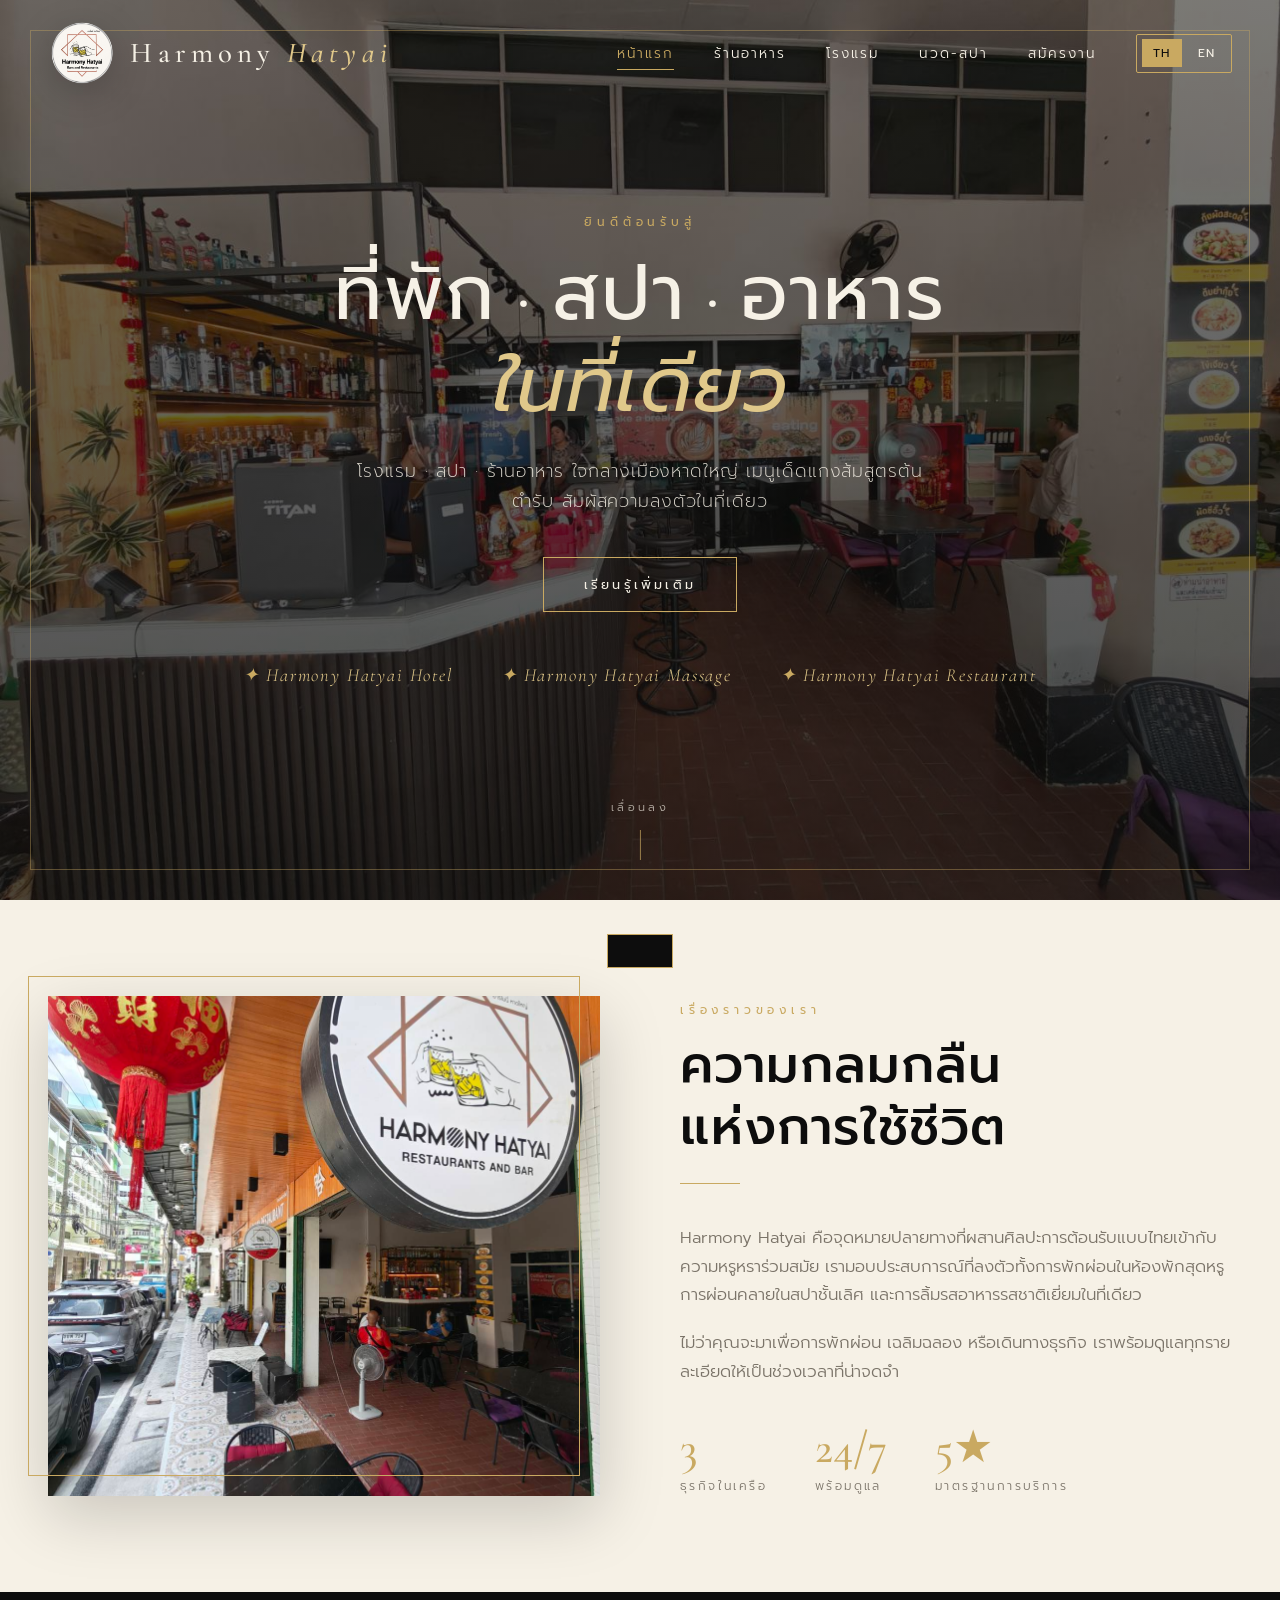
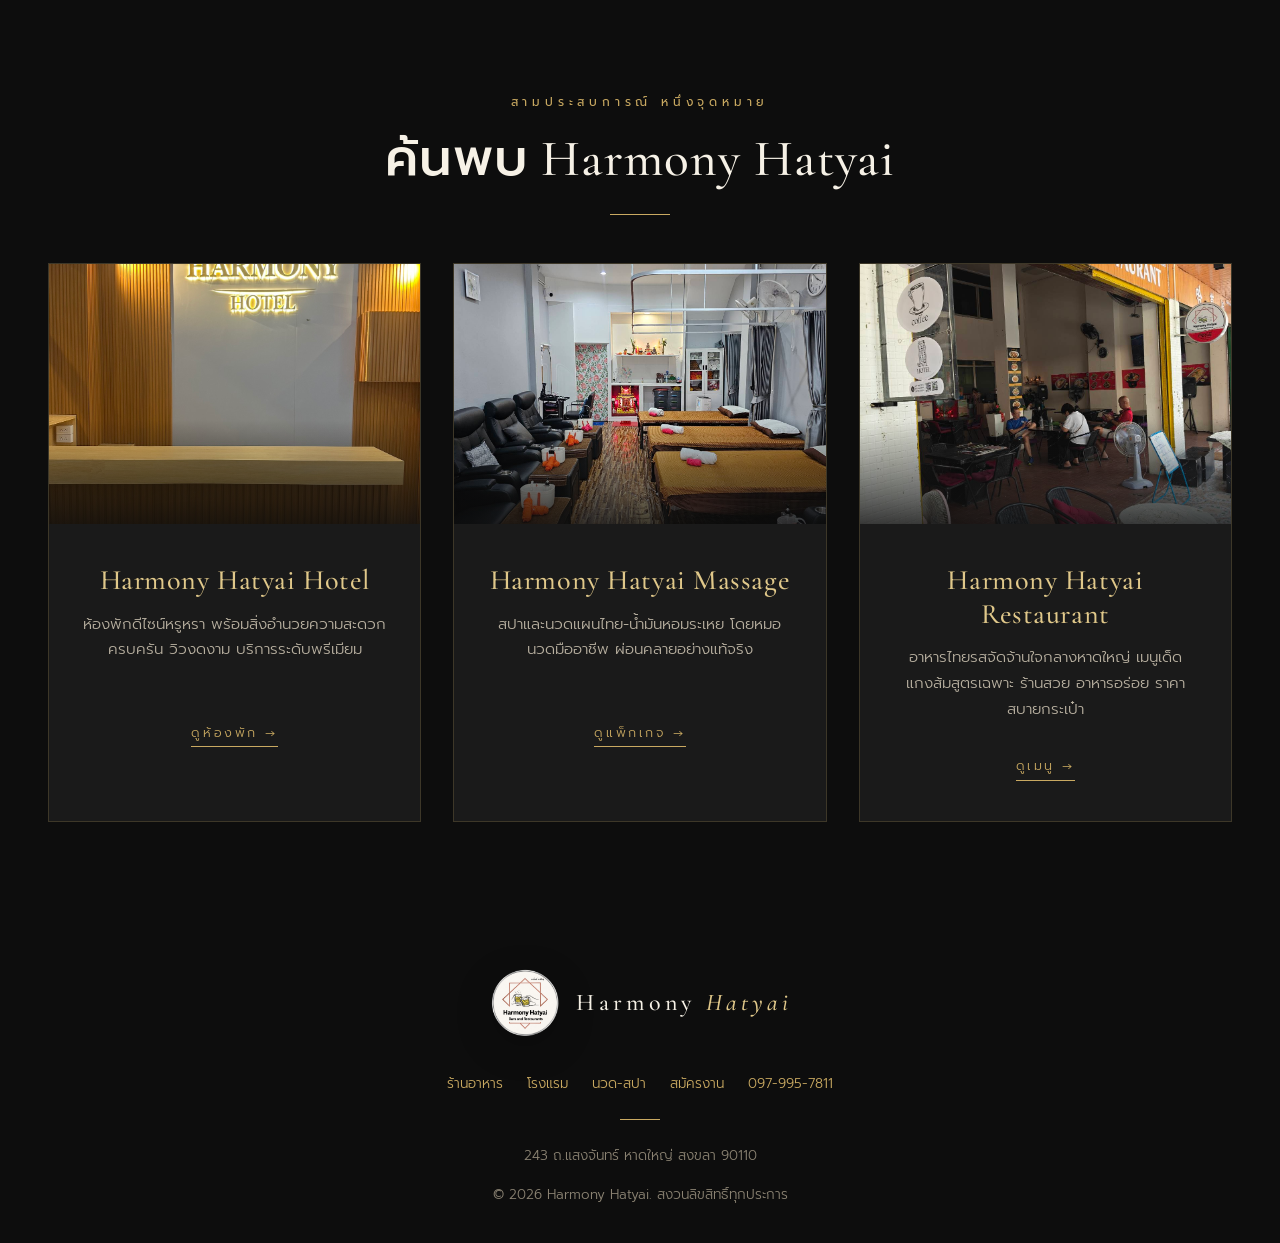
==== commit dc9c8612: "Replace stock imagery with local hotel and massage photos Swap Unsplash URLs on the home, hotel, and" ====
--- a/index.html
+++ b/index.html
@@ -103,7 +103,7 @@
     <div class="divider"></div>
     <div class="services-grid">
       <a href="hotel.html" class="service-card reveal">
-        <div class="service-img" style="background-image:url('https://images.unsplash.com/photo-1611892440504-42a792e24d32?auto=format&fit=crop&w=900&q=80')"></div>
+        <div class="service-img" style="background-image:url('photos/Hotel/S__214450183_0.jpg')"></div>
         <div class="service-body">
           <h3>Harmony Hatyai Hotel</h3>
           <p data-th="ห้องพักดีไซน์หรูหรา พร้อมสิ่งอำนวยความสะดวกครบครัน วิวงดงาม บริการระดับพรีเมียม"
@@ -114,7 +114,7 @@
         </div>
       </a>
       <a href="massage.html" class="service-card reveal">
-        <div class="service-img" style="background-image:url('https://images.unsplash.com/photo-1544161515-4ab6ce6db874?auto=format&fit=crop&w=900&q=80')"></div>
+        <div class="service-img" style="background-image:url('photos/Massage/995441_0.jpg')"></div>
         <div class="service-body">
           <h3>Harmony Hatyai Massage</h3>
           <p data-th="สปาและนวดแผนไทย-น้ำมันหอมระเหย โดยหมอนวดมืออาชีพ ผ่อนคลายอย่างแท้จริง"
